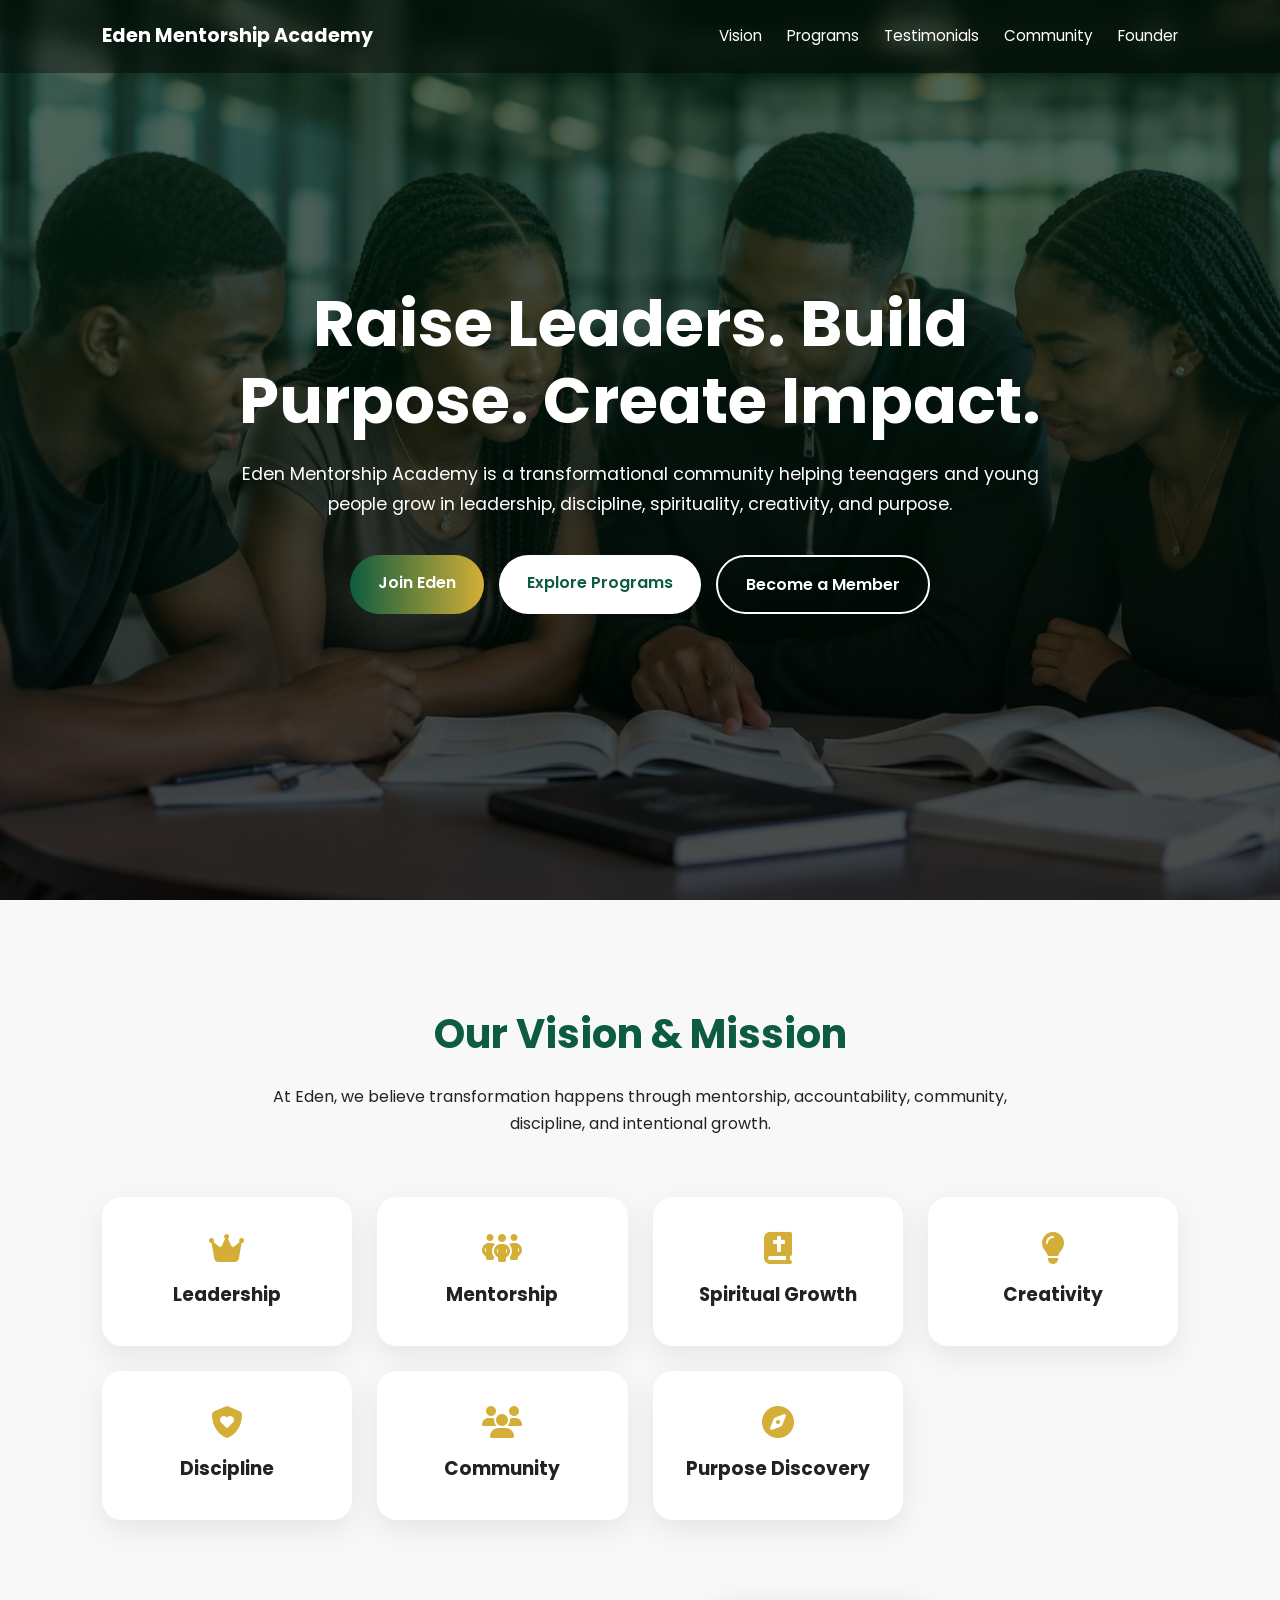
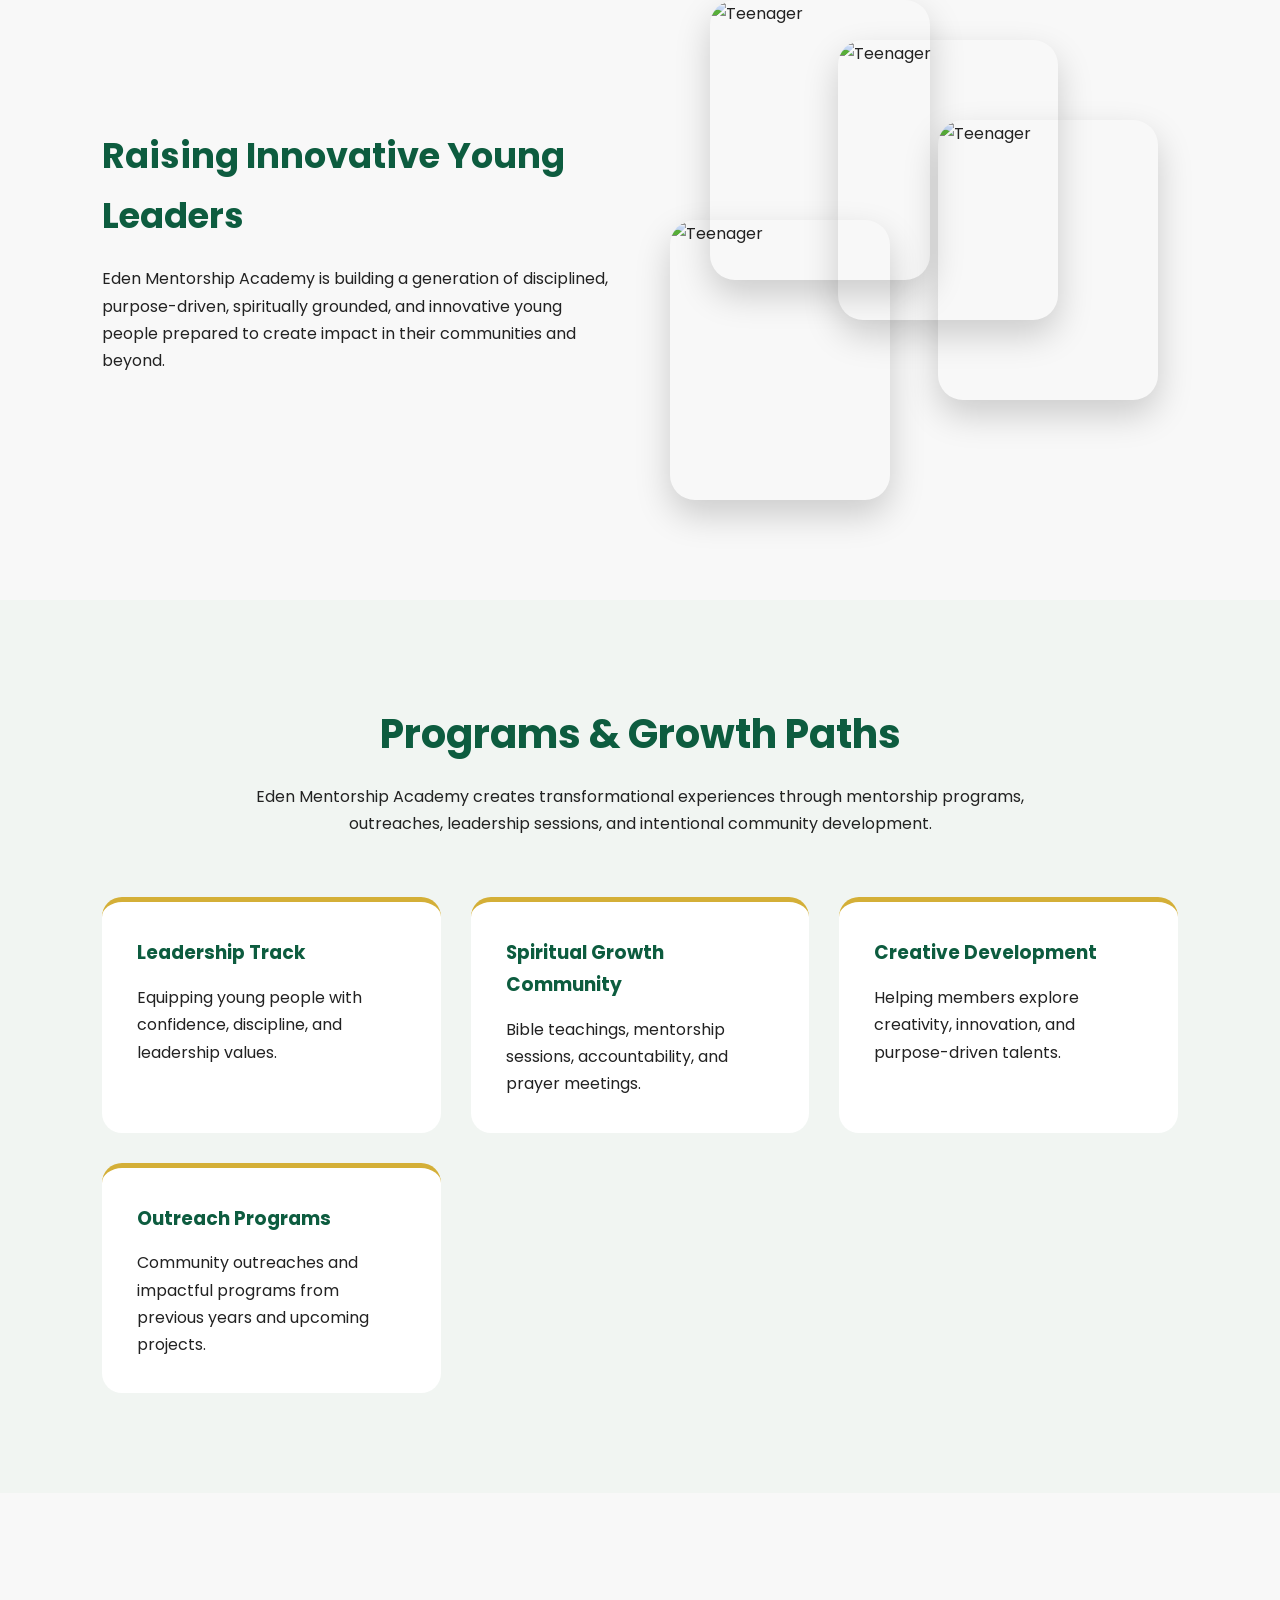
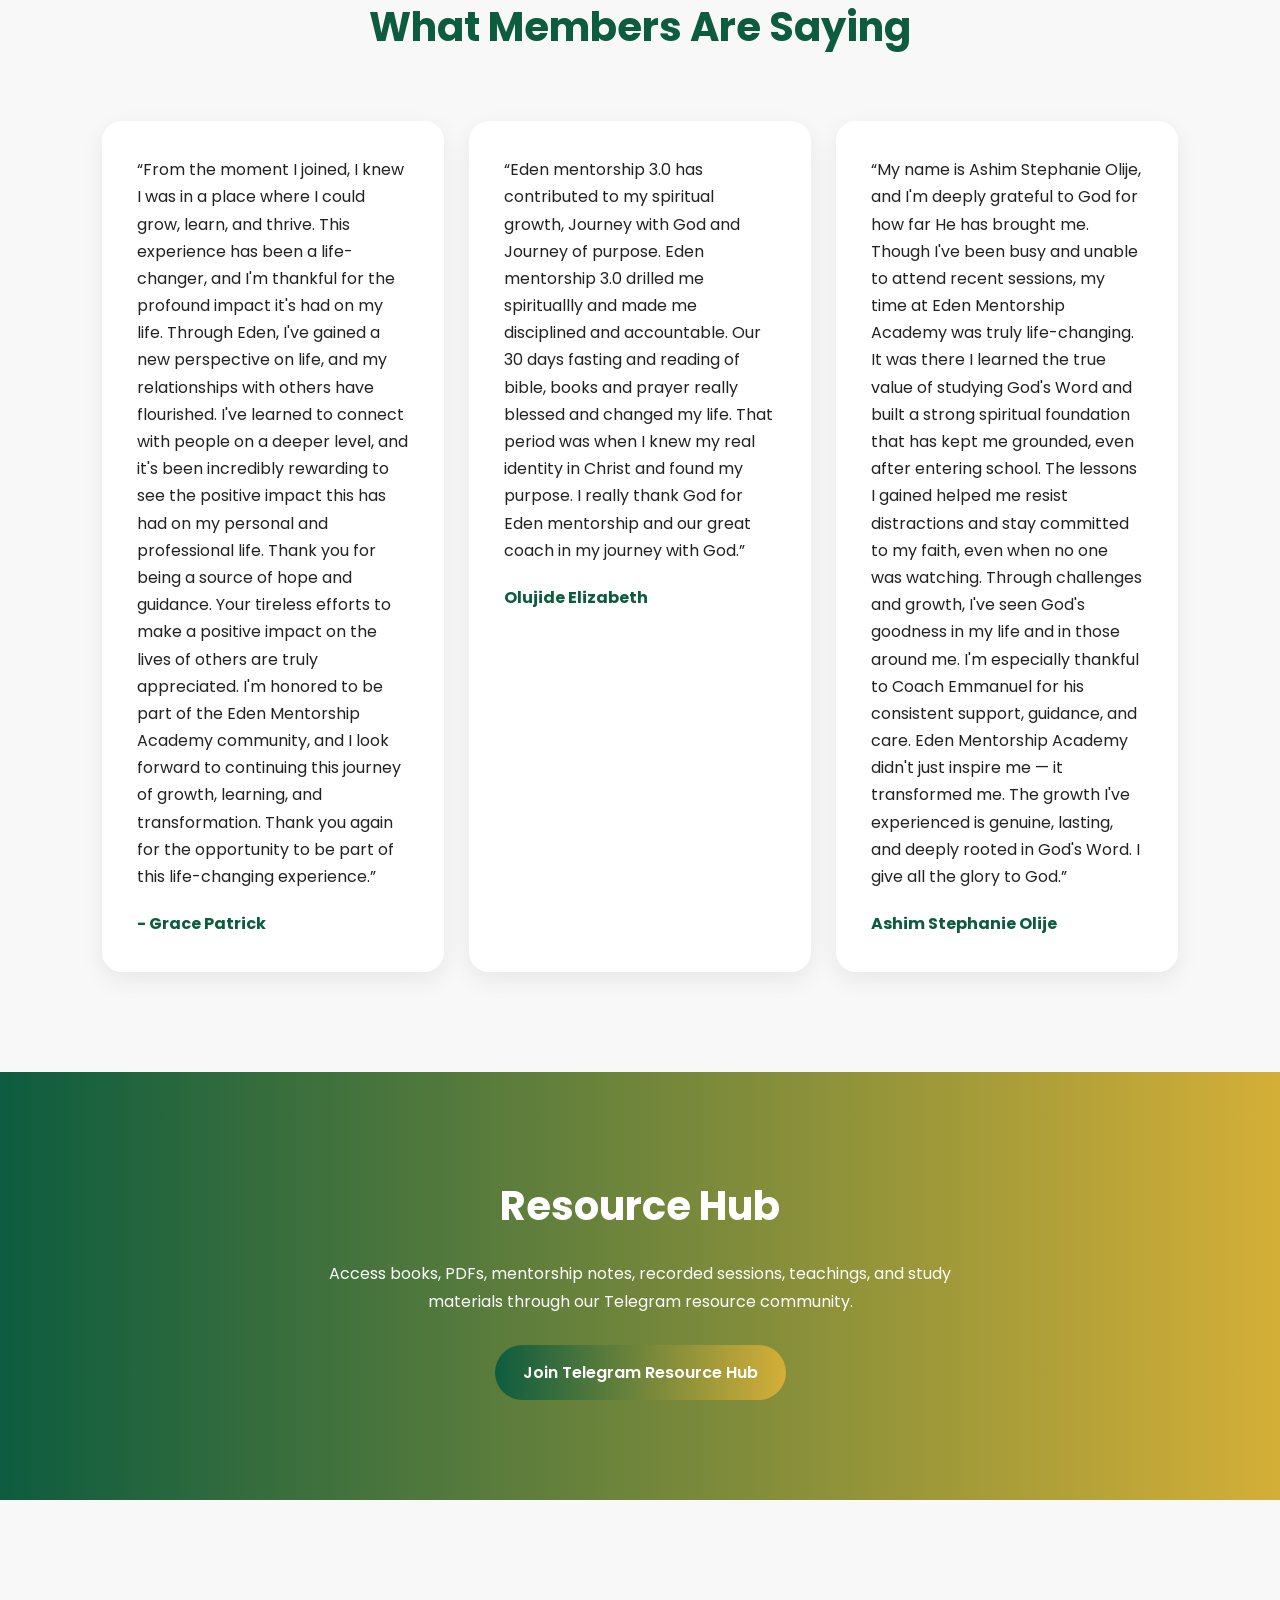
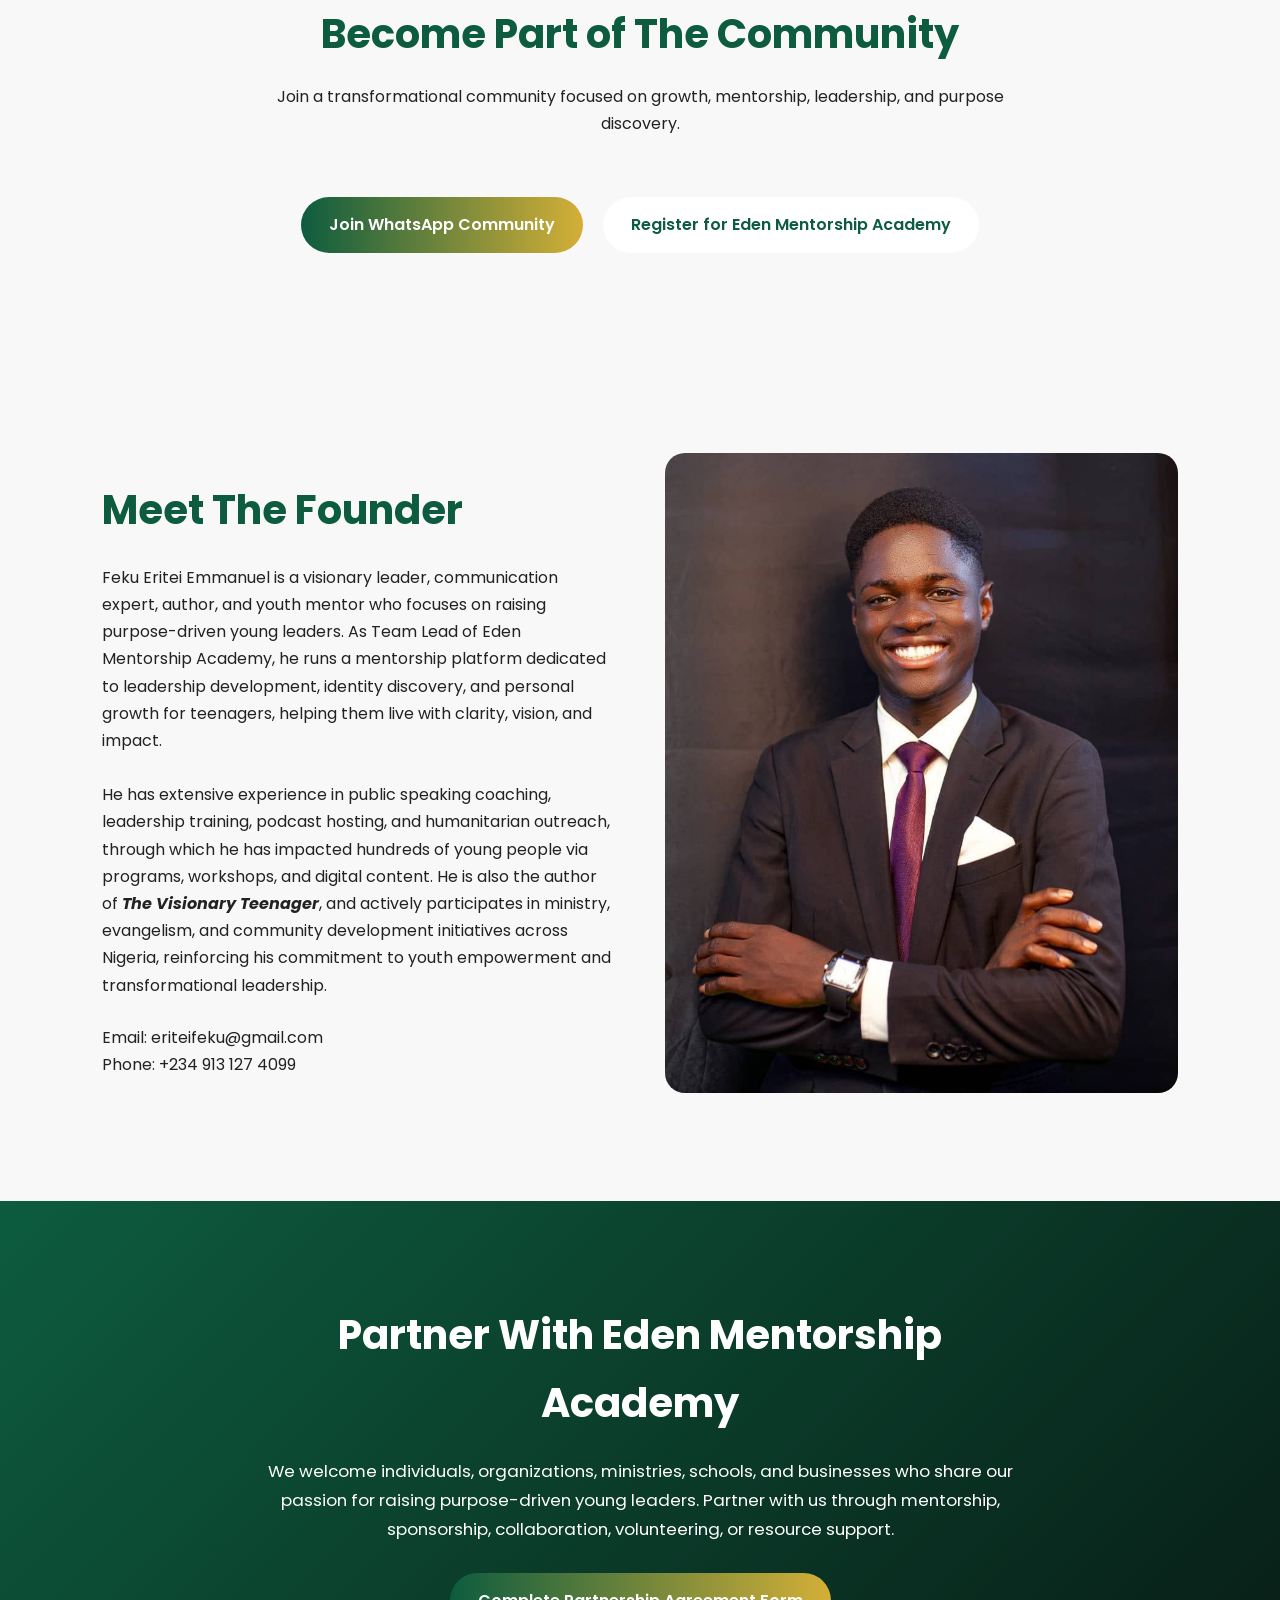
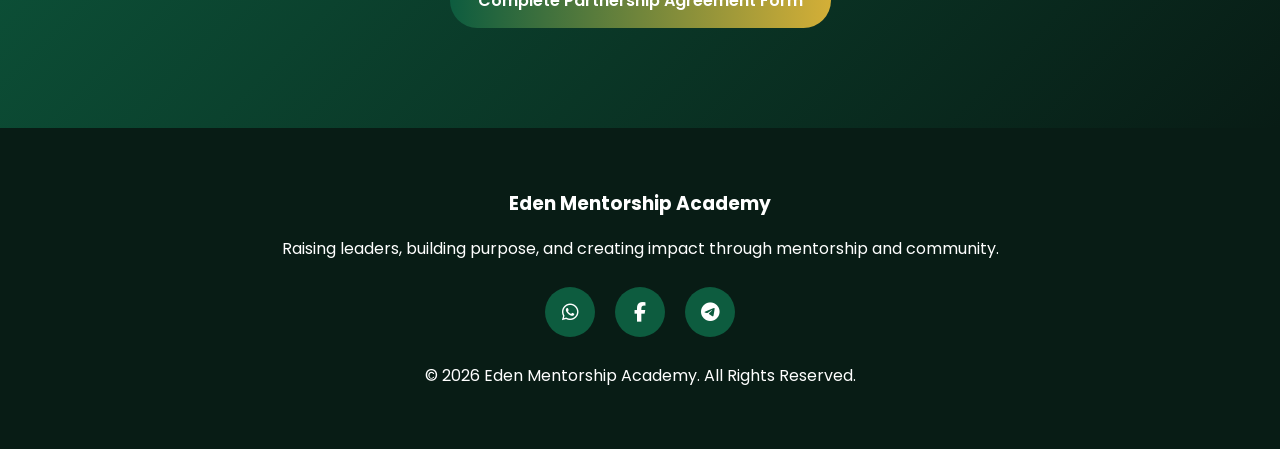
==== index.html @ 36903f5c "Update index.html" ====
<!DOCTYPE html>
<html lang="en">

<head>
    <meta charset="UTF-8" />
    <meta name="viewport" content="width=device-width, initial-scale=1.0" />
    <title>Eden Mentorship Academy</title>

    <!-- CSS -->
    <link rel="stylesheet" href="style.css" />

    <!-- Font Awesome Icons -->
    <link rel="stylesheet" href="https://cdnjs.cloudflare.com/ajax/libs/font-awesome/6.5.2/css/all.min.css" />
</head>

<body>

    <!-- HEADER -->
    <header class="header">
        <div class="logo">Eden Mentorship Academy</div>

        <nav class="navbar">
            <a href="#vision">Vision</a>
            <a href="#programs">Programs</a>
            <a href="#testimonials">Testimonials</a>
            <a href="#community">Community</a>
            <a href="#founder">Founder</a>
        </nav>
    </header>

    <!-- HERO SECTION -->
    <section class="hero">
        <div class="hero-overlay"></div>

        <div class="hero-content">
            <h1>Raise Leaders. Build Purpose. Create Impact.</h1>

            <p>
                Eden Mentorship Academy is a transformational community helping
                teenagers and young people grow in leadership, discipline,
                spirituality, creativity, and purpose.
            </p>

            <div class="hero-buttons">
                <a href="#" class="btn primary-btn">Join Eden</a>

                <a href="#programs" class="btn secondary-btn">
                    Explore Programs
                </a>

                <a href="#" class="btn outline-btn">
                    Become a Member
                </a>
            </div>
        </div>
    </section>

    <!-- VISION SECTION -->
    <section class="vision-section" id="vision">

        <div class="section-title">
            <h2>Our Vision & Mission</h2>
            <p>
                At Eden, we believe transformation happens through mentorship,
                accountability, community, discipline, and intentional growth.
            </p>
        </div>

        <div class="vision-grid">

            <div class="vision-card">
                <i class="fa-solid fa-crown"></i>
                <h3>Leadership</h3>
            </div>

            <div class="vision-card">
                <i class="fa-solid fa-people-group"></i>
                <h3>Mentorship</h3>
            </div>

            <div class="vision-card">
                <i class="fa-solid fa-book-bible"></i>
                <h3>Spiritual Growth</h3>
            </div>

            <div class="vision-card">
                <i class="fa-solid fa-lightbulb"></i>
                <h3>Creativity</h3>
            </div>

            <div class="vision-card">
                <i class="fa-solid fa-shield-heart"></i>
                <h3>Discipline</h3>
            </div>

            <div class="vision-card">
                <i class="fa-solid fa-users"></i>
                <h3>Community</h3>
            </div>

            <div class="vision-card">
                <i class="fa-solid fa-compass"></i>
                <h3>Purpose Discovery</h3>
            </div>

        </div>

        <div class="teen-gallery">

            <div class="teen-gallery-text">
                <h3>Raising Innovative Young Leaders</h3>

                <p>
                    Eden Mentorship Academy is building a generation of disciplined,
                    purpose-driven, spiritually grounded, and innovative young people
                    prepared to create impact in their communities and beyond.
                </p>
            </div>

            <div class="floating-images">

                <img src="./images/teen1.jpg" class="float-img img1" alt="Teenager">
                <img src="./images/teen2.jpg" class="float-img img2" alt="Teenager">
                <img src="./images/teen3.jpg" class="float-img img3" alt="Teenager">
                <img src="./images/teen4.jpg" class="float-img img4" alt="Teenager">

            </div>

        </div>

    </section>

    <!-- PROGRAMS -->
    <section class="programs-section" id="programs">

        <div class="section-title">
            <h2>Programs & Growth Paths</h2>

            <p>
                Eden Mentorship Academy creates transformational experiences through
                mentorship programs, outreaches, leadership sessions, and intentional
                community development.
            </p>
        </div>

        <div class="program-grid">

            <div class="program-card">
                <h3>Leadership Track</h3>
                <p>
                    Equipping young people with confidence, discipline, and leadership values.
                </p>
            </div>

            <div class="program-card">
                <h3>Spiritual Growth Community</h3>
                <p>
                    Bible teachings, mentorship sessions, accountability, and prayer meetings.
                </p>
            </div>

            <div class="program-card">
                <h3>Creative Development</h3>
                <p>
                    Helping members explore creativity, innovation, and purpose-driven talents.
                </p>
            </div>

            <div class="program-card">
                <h3>Outreach Programs</h3>
                <p>
                    Community outreaches and impactful programs from previous years and upcoming projects.
                </p>
            </div>

        </div>

    </section>

    <!-- TESTIMONIALS -->
    <section class="testimonials-section" id="testimonials">

        <div class="section-title">
            <h2>What Members Are Saying</h2>
        </div>

        <div class="testimonial-grid">

            <div class="testimonial-card">
                <p>
                    “From the moment I joined, I knew I was in a place where I could grow, learn, and thrive. This
                    experience has been a
                    life-changer, and I'm thankful for the profound impact it's had on my life. Through Eden, I've
                    gained a new perspective
                    on life, and my relationships with others have flourished. I've learned to connect with people on a
                    deeper level, and
                    it's been incredibly rewarding to see the positive impact this has had on my personal and
                    professional life. Thank you
                    for being a source of hope and guidance. Your tireless efforts to make a positive impact on the
                    lives of others are
                    truly appreciated. I'm honored to be part of the Eden Mentorship Academy community, and I look
                    forward to continuing
                    this journey of growth, learning, and transformation. Thank you again for the opportunity to be part
                    of this
                    life-changing experience.”
                </p>

                <h4>- Grace Patrick</h4>
            </div>

            <div class="testimonial-card">
                <p>
                    “Eden mentorship 3.0 has contributed to my spiritual growth, Journey with God and Journey of
                    purpose. Eden mentorship 3.0
                    drilled me spirituallly and made me disciplined and accountable. Our 30 days fasting and reading of
                    bible, books and
                    prayer really blessed and changed my life. That period was when I knew my real identity in Christ
                    and found my purpose.
                    I really thank God for Eden mentorship and our great coach in my journey with God.”
                </p>

                <h4>Olujide Elizabeth</h4>
            </div>

            <div class="testimonial-card">
                <p>
                    “My name is Ashim Stephanie Olije, and I'm deeply grateful to God for how far He has brought me.
                    Though I've been busy
                    and unable to attend recent sessions, my time at Eden Mentorship Academy was truly life-changing.
                    It was there I learned the true value of studying God's Word and built a strong spiritual foundation
                    that has kept me
                    grounded, even after entering school. The lessons I gained helped me resist distractions and stay
                    committed to my faith,
                    even when no one was watching.
                    Through challenges and growth, I've seen God's goodness in my life and in those around me. I'm
                    especially thankful to
                    Coach Emmanuel for his consistent support, guidance, and care.
                    Eden Mentorship Academy didn't just inspire me — it transformed me. The growth I've experienced is
                    genuine, lasting, and
                    deeply rooted in God's Word. I give all the glory to God.”
                </p>

                <h4>Ashim Stephanie Olije</h4>
            </div>

        </div>

    </section>

    <!-- RESOURCE HUB -->
    <section class="resource-section">

        <div class="resource-content">
            <h2>Resource Hub</h2>

            <p>
                Access books, PDFs, mentorship notes, recorded sessions,
                teachings, and study materials through our Telegram resource community.
            </p>

            <a href="#" class="btn primary-btn">
                Join Telegram Resource Hub
            </a>
        </div>

    </section>

    <!-- COMMUNITY -->
    <section class="community-section" id="community">

        <div class="section-title">
            <h2>Become Part of The Community</h2>

            <p>
                Join a transformational community focused on growth, mentorship,
                leadership, and purpose discovery.
            </p>
        </div>

        <div class="community-buttons">

            <a href="#" class="btn primary-btn">
                Join WhatsApp Community
            </a>

            <a href="#" class="btn" id="register_button">
                Register for Eden Mentorship Academy
            </a>

        </div>

    </section>

    <!-- FOUNDER SECTION -->
    <!-- FOUNDER SECTION -->
    <section class="founder-section" id="founder">

        <div class="founder-container">

            <div class="founder-content">
                <h2>Meet The Founder</h2>

                <p>
                    Feku Eritei Emmanuel is a visionary leader, communication expert, author, and youth mentor who
                    focuses on raising
                    purpose-driven young leaders. As Team Lead of Eden Mentorship Academy, he runs a
                    mentorship platform
                    dedicated to leadership development, identity discovery, and personal growth for teenagers, helping
                    them live with
                    clarity, vision, and impact.

                </p>
                <br>
                <p>
                    He has extensive experience in public speaking coaching, leadership training, podcast hosting, and
                    humanitarian
                    outreach, through which he has impacted hundreds of young people via programs, workshops, and
                    digital content. He is
                    also the author of <span style="font-style:italic; font-weight: bold;">The Visionary
                        Teenager</span>, and actively
                    participates in ministry, evangelism, and
                    community
                    development initiatives across Nigeria, reinforcing his commitment to youth empowerment and
                    transformational leadership.

                </p>

                <div class="contact-info">
                    <p>Email: eriteifeku@gmail.com</p>
                    <p>Phone: +234 913 127 4099</p>
                </div>
            </div>

            <div class="founder-image">
                <img src="images/emma.jpg" alt="Founder">
            </div>

        </div>

    </section>

    <!-- PARTNERSHIP SECTION -->
    <section class="partnership-section">

        <div class="partnership-content">
            <h2>Partner With Eden Mentorship Academy</h2>

            <p>
                We welcome individuals, organizations, ministries, schools, and
                businesses who share our passion for raising purpose-driven young
                leaders. Partner with us through mentorship, sponsorship,
                collaboration, volunteering, or resource support.
            </p>

            <a href="https://forms.gle/3DnQrz6U7c8WnV6w8" target="_blank" class="btn primary-btn">
                Complete Partnership Agreement Form
            </a>
        </div>

    </section>

    <!-- FOOTER -->
    <footer class="footer">

        <h3>Eden Mentorship Academy</h3>

        <p>
            Raising leaders, building purpose, and creating impact through mentorship and community.
        </p>

        <div class="social-icons">

            <a href="#">
                <i class="fa-brands fa-whatsapp"></i>
            </a>

            <a href="#">
                <i class="fa-brands fa-facebook-f"></i>
            </a>

            <a href="#">
                <i class="fa-brands fa-telegram"></i>
            </a>

        </div>

        <p class="copyright">
            © 2026 Eden Mentorship Academy. All Rights Reserved.
        </p>

    </footer>

    <script src="script.js"></script>
</body>

</html>
---- style.css ----
@import url("https://fonts.googleapis.com/css2?family=Poppins:wght@300;400;500;600;700&display=swap");

* {
  margin: 0;
  padding: 0;
  box-sizing: border-box;
  scroll-behavior: smooth;
}

body {
  font-family: "Poppins", sans-serif;
  background: #f8f8f8;
  color: #222;
  line-height: 1.7;
}

/* HEADER */

.header {
  width: 100%;
  padding: 20px 8%;
  display: flex;
  justify-content: space-between;
  align-items: center;
  position: fixed;
  top: 0;
  left: 0;
  z-index: 1000;
  background: rgba(0, 0, 0, 0.4);
  backdrop-filter: blur(10px);
}

.logo {
  color: #fff;
  font-size: 1.2rem;
  font-weight: 700;
}

.navbar {
  display: flex;
  gap: 25px;
}

.navbar a {
  color: #fff;
  text-decoration: none;
  font-size: 0.95rem;
  transition: 0.3s;
}

.navbar a:hover {
  color: #d4af37;
}

/* HERO */

.hero {
  height: 100vh;
  background:
    linear-gradient(rgba(0, 40, 20, 0.7), rgba(0, 0, 0, 0.7)),
    url("images/hero.png") no-repeat;
  background-position: center;
  background-size: cover;
  display: flex;
  align-items: center;
  justify-content: center;
  text-align: center;
  padding: 0 8%;
  position: relative;
}

.hero-content {
  max-width: 850px;
  color: #fff;
  z-index: 2;
}

.hero-content h1 {
  font-size: 4rem;
  margin-bottom: 20px;
  line-height: 1.2;
}

.hero-content p {
  font-size: 1.1rem;
  margin-bottom: 35px;
}

.hero-buttons {
  display: flex;
  justify-content: center;
  flex-wrap: wrap;
  gap: 15px;
}

/* BUTTONS */

.btn {
  padding: 14px 28px;
  border-radius: 50px;
  text-decoration: none;
  font-weight: 600;
  transition: 0.3s;
  display: inline-block;
}

.primary-btn {
  background: linear-gradient(to right, #0d5c3f, #d4af37);
  color: #fff;
}

.primary-btn:hover {
  transform: translateY(-3px);
}

.secondary-btn {
  background: #fff;
  color: #0d5c3f;
}

.secondary-btn:hover {
  background: #d4af37;
  color: #fff;
}

.outline-btn {
  border: 2px solid #fff;
  color: #fff;
}

.outline-btn:hover {
  background: #fff;
  color: #0d5c3f;
}

#register_button {
  background: white;
  color: #0d5c3f;
}

#register_button:hover {
  background: linear-gradient(to right, #d4af37, #0d5c3f);
  color: white;
}
/* GENERAL SECTION */

section {
  padding: 100px 8%;
}

.section-title {
  text-align: center;
  margin-bottom: 60px;
}

.section-title h2 {
  font-size: 2.5rem;
  margin-bottom: 15px;
  color: #0d5c3f;
}

.section-title p {
  max-width: 800px;
  margin: auto;
}

/* VISION */

.vision-grid {
  display: grid;
  grid-template-columns: repeat(auto-fit, minmax(220px, 1fr));
  gap: 25px;
  margin-bottom: 80px;
}

.vision-card {
  background: #fff;
  padding: 35px 25px;
  border-radius: 20px;
  text-align: center;
  box-shadow: 0 10px 30px rgba(0, 0, 0, 0.08);
  transition: 0.3s;
}

.vision-card:hover {
  transform: translateY(-10px);
}

.vision-card i {
  font-size: 2rem;
  color: #d4af37;
  margin-bottom: 15px;
}

.founder-bio {
  display: grid;
  grid-template-columns: 1fr 1fr;
  gap: 50px;
  align-items: center;
}

.bio-image img {
  width: 100%;
  border-radius: 20px;
}

.bio-text h3 {
  font-size: 2rem;
  color: #0d5c3f;
  margin-bottom: 20px;
}

/* PROGRAMS */

.programs-section {
  background: #f1f5f2;
}

.program-grid {
  display: grid;
  grid-template-columns: repeat(auto-fit, minmax(250px, 1fr));
  gap: 30px;
}

.program-card {
  background: #fff;
  padding: 35px;
  border-radius: 20px;
  border-top: 5px solid #d4af37;
  transition: 0.3s;
}

.program-card:hover {
  transform: translateY(-10px);
}

.program-card h3 {
  color: #0d5c3f;
  margin-bottom: 15px;
}

/* TESTIMONIALS */

.testimonial-grid {
  display: grid;
  grid-template-columns: repeat(auto-fit, minmax(280px, 1fr));
  gap: 25px;
}

.testimonial-card {
  background: #fff;
  padding: 35px;
  border-radius: 20px;
  box-shadow: 0 8px 25px rgba(0, 0, 0, 0.07);
}

.testimonial-card h4 {
  margin-top: 20px;
  color: #0d5c3f;
}

/* RESOURCE */

.resource-section {
  background: linear-gradient(to right, #0d5c3f, #d4af37);
  color: #fff;
  text-align: center;
}

.resource-content h2 {
  font-size: 2.5rem;
  margin-bottom: 20px;
}

.resource-content p {
  max-width: 700px;
  margin: auto auto 30px;
}

/* COMMUNITY */

.community-buttons {
  display: flex;
  justify-content: center;
  flex-wrap: wrap;
  gap: 20px;
}

/* FOUNDER */

.founder-container {
  display: grid;
  grid-template-columns: 1fr 1fr;
  gap: 50px;
  align-items: center;
}

.founder-image img {
  width: 100%;
  border-radius: 20px;
}

.founder-content h2 {
  color: #0d5c3f;
  margin-bottom: 20px;
  font-size: 2.5rem;
}

.contact-info {
  margin-top: 25px;
}

/* FOOTER */

.footer {
  background: #081c15;
  color: #fff;
  text-align: center;
  padding: 60px 8%;
}

.footer h3 {
  margin-bottom: 15px;
}

.social-icons {
  margin: 25px 0;
  display: flex;
  justify-content: center;
  gap: 20px;
}

.social-icons a {
  width: 50px;
  height: 50px;
  border-radius: 50%;
  background: #0d5c3f;
  color: #fff;
  display: flex;
  align-items: center;
  justify-content: center;
  text-decoration: none;
  transition: 0.3s;
  font-size: 1.2rem;
}

.social-icons a:hover {
  background: #d4af37;
  transform: translateY(-5px);
}

copyright {
  opacity: 0.7;
}

/* RESPONSIVE */

@media (max-width: 991px) {
  .hero-content h1 {
    font-size: 3rem;
  }

  .founder-bio,
  .founder-container {
    grid-template-columns: 1fr;
  }

  .navbar {
    display: none;
  }
}

@media (max-width: 600px) {
  .hero-content h1 {
    font-size: 2.3rem;
  }

  .section-title h2 {
    font-size: 2rem;
  }

  .btn {
    width: 100%;
  }
}

/* New Update */

/* FLOATING TEEN IMAGES */

.teen-gallery {
  display: grid;
  grid-template-columns: 1fr 1fr;
  gap: 60px;
  align-items: center;
  margin-top: 80px;
}

.teen-gallery-text h3 {
  font-size: 2.2rem;
  color: #0d5c3f;
  margin-bottom: 20px;
}

.floating-images {
  position: relative;
  height: 500px;
}

.float-img {
  position: absolute;
  width: 220px;
  height: 280px;
  object-fit: cover;
  border-radius: 25px;
  box-shadow: 0 15px 35px rgba(0, 0, 0, 0.18);
  transition: 0.4s ease;
}

.float-img:hover {
  transform: translateY(-10px) scale(1.03);
}

.img1 {
  top: 0;
  left: 40px;
  z-index: 2;
}

.img2 {
  top: 120px;
  right: 20px;
}

.img3 {
  bottom: 0;
  left: 0;
}

.img4 {
  top: 40px;
  right: 120px;
  z-index: 3;
}

/* RESPONSIVE */

@media (max-width: 991px) {
  .teen-gallery {
    grid-template-columns: 1fr;
  }

  .floating-images {
    height: 650px;
  }

  .float-img {
    width: 180px;
    height: 240px;
  }

  .img1 {
    left: 20px;
  }

  .img2 {
    right: 20px;
  }

  .img4 {
    right: 80px;
  }
}

@media (max-width: 600px) {
  .floating-images {
    height: 550px;
  }

  .float-img {
    width: 140px;
    height: 190px;
  }

  .img4 {
    right: 40px;
  }
}

/* PARTNERSHIP SECTION */

.partnership-section {
  background: linear-gradient(135deg, #0d5c3f, #081c15);
  color: #fff;
  text-align: center;
}

.partnership-content {
  max-width: 800px;
  margin: 0px auto;
  padding: 0px;
}

.partnership-content h2 {
  font-size: 2.5rem;
  margin-bottom: 20px;
}

.partnership-content p {
  margin-bottom: 30px;
  font-size: 1.05rem;
}
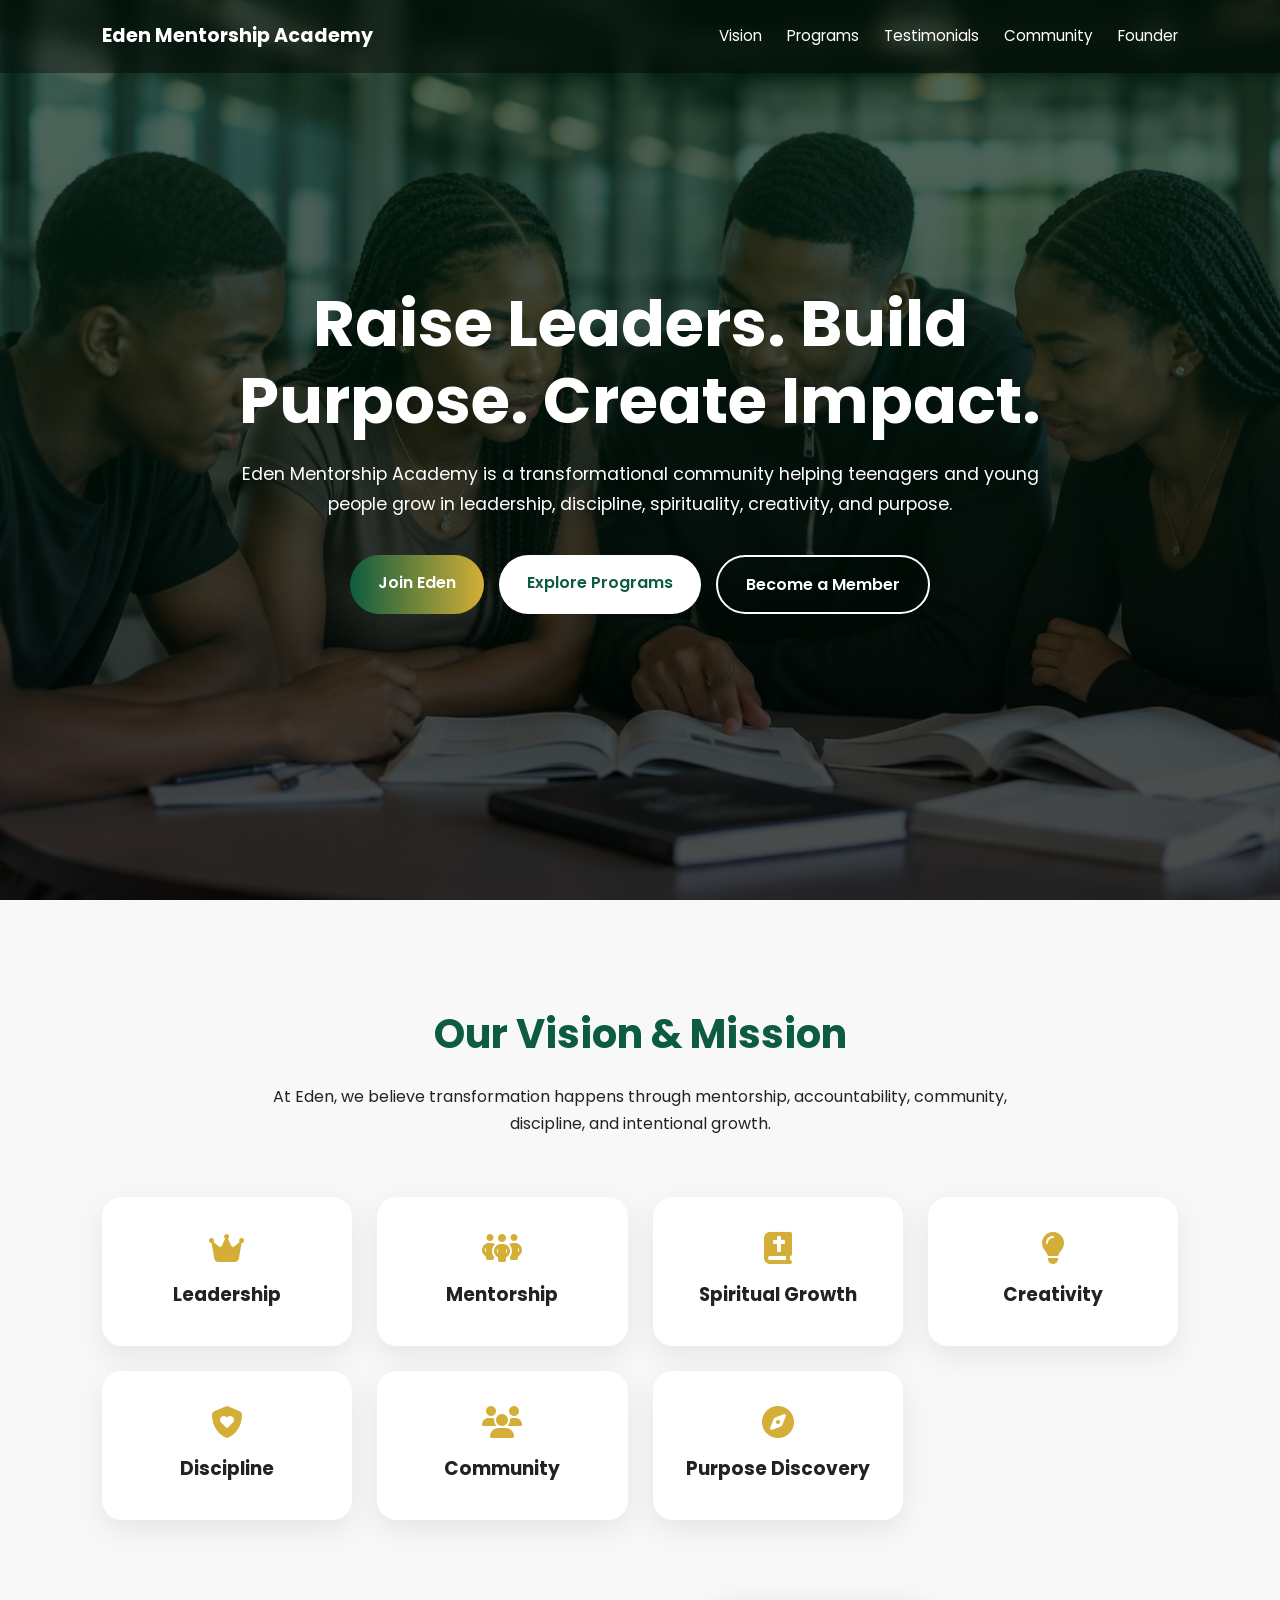
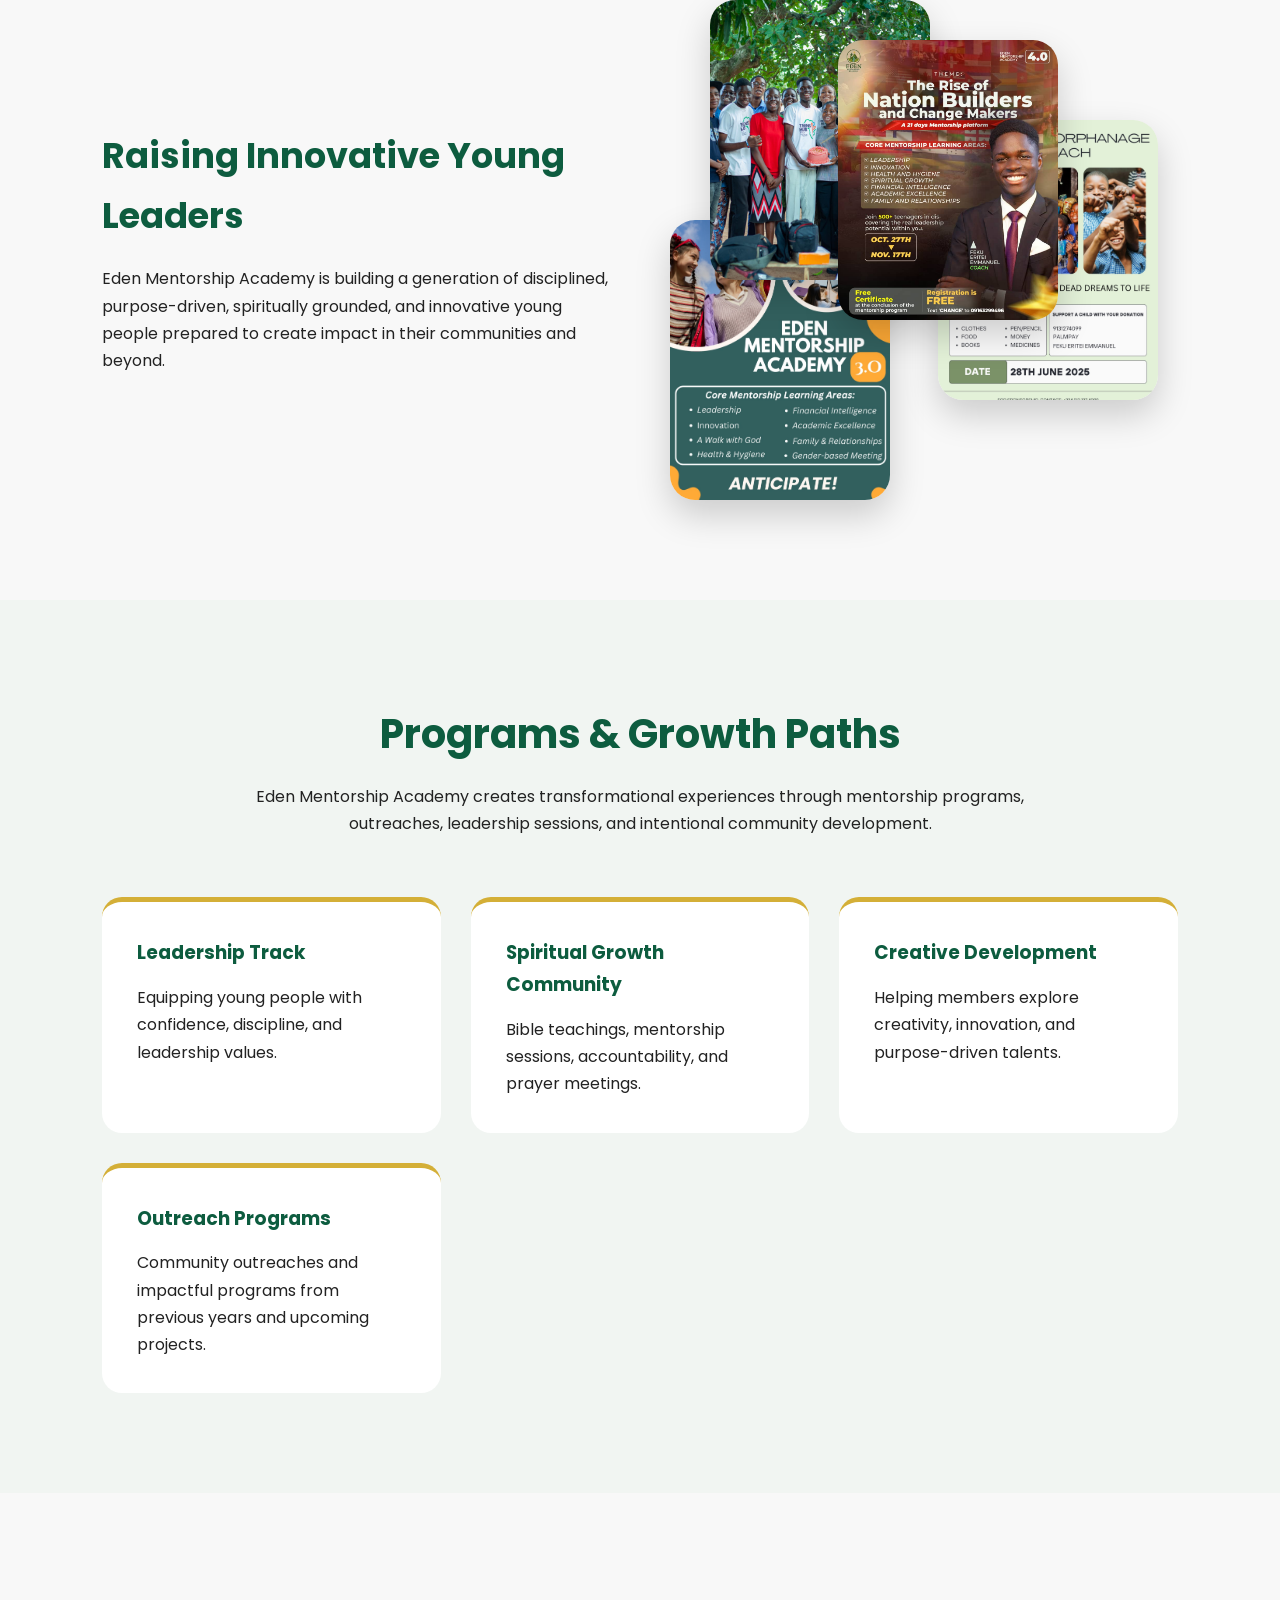
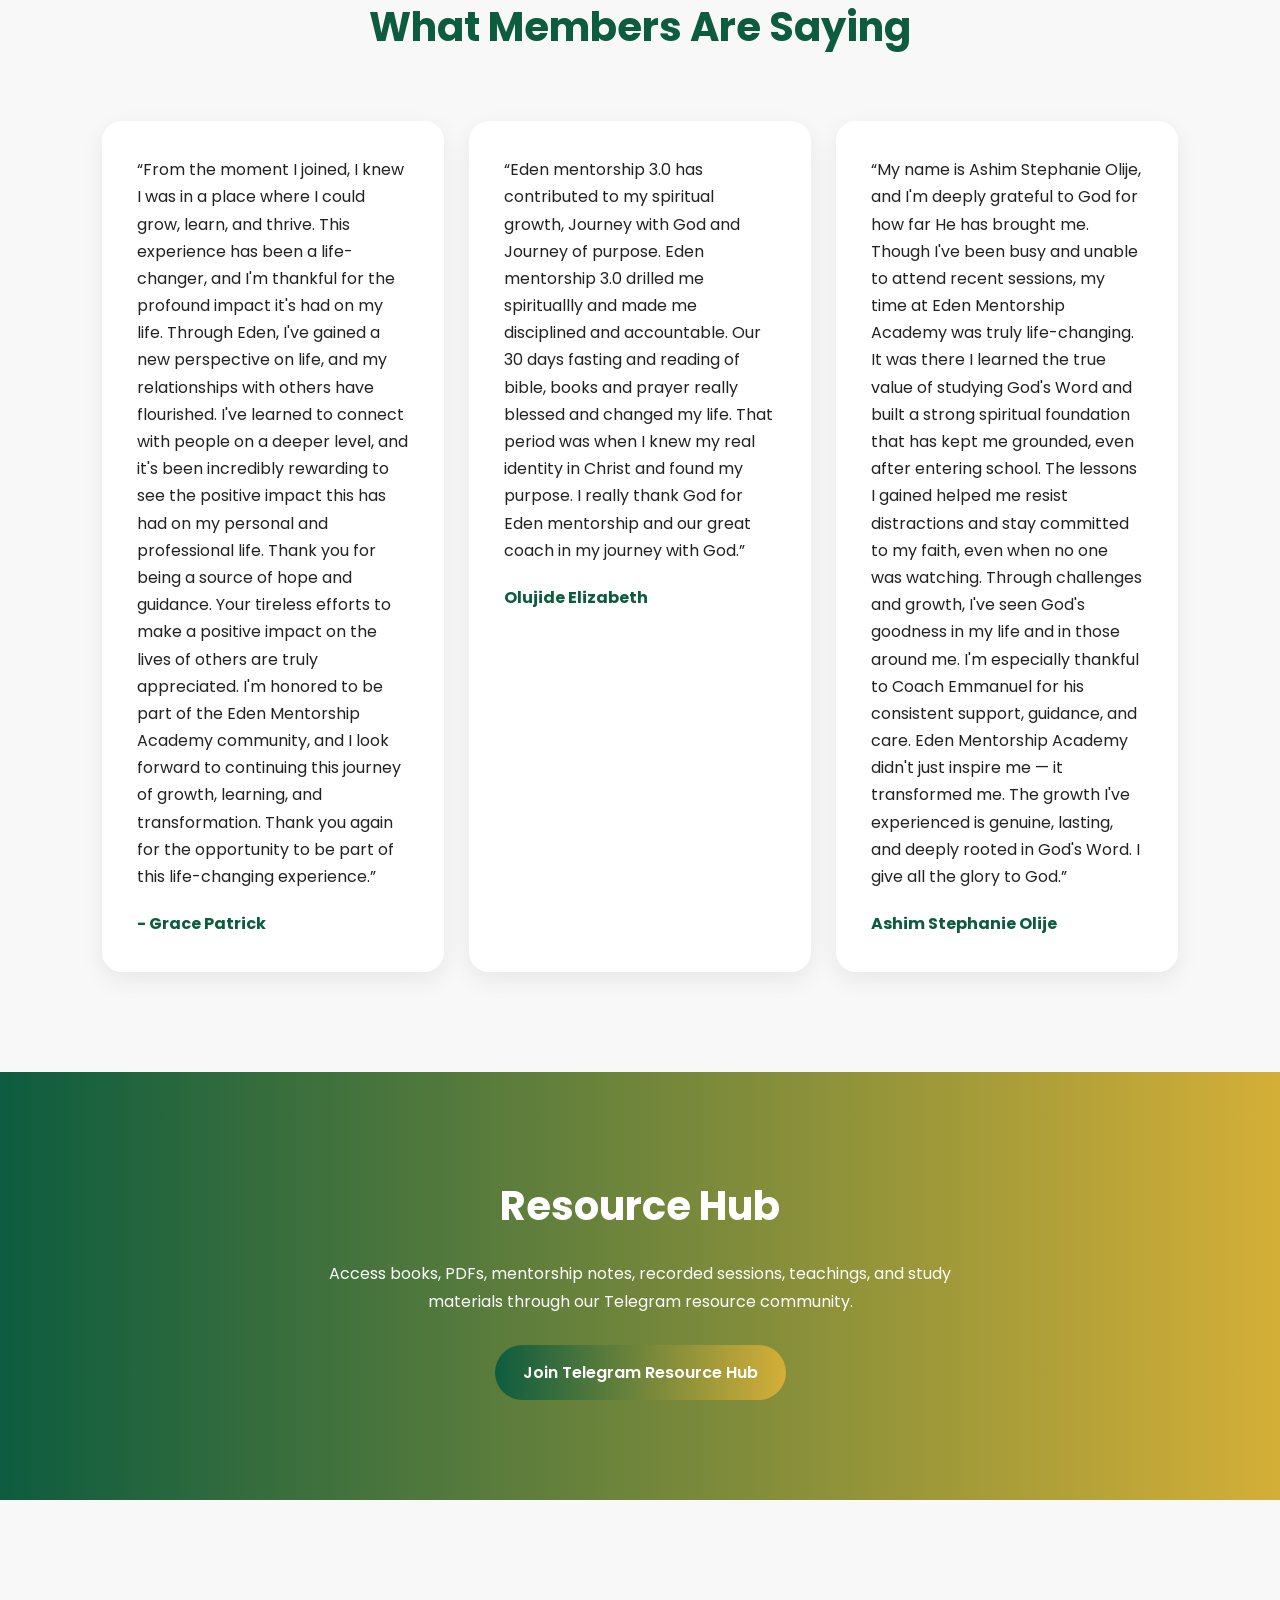
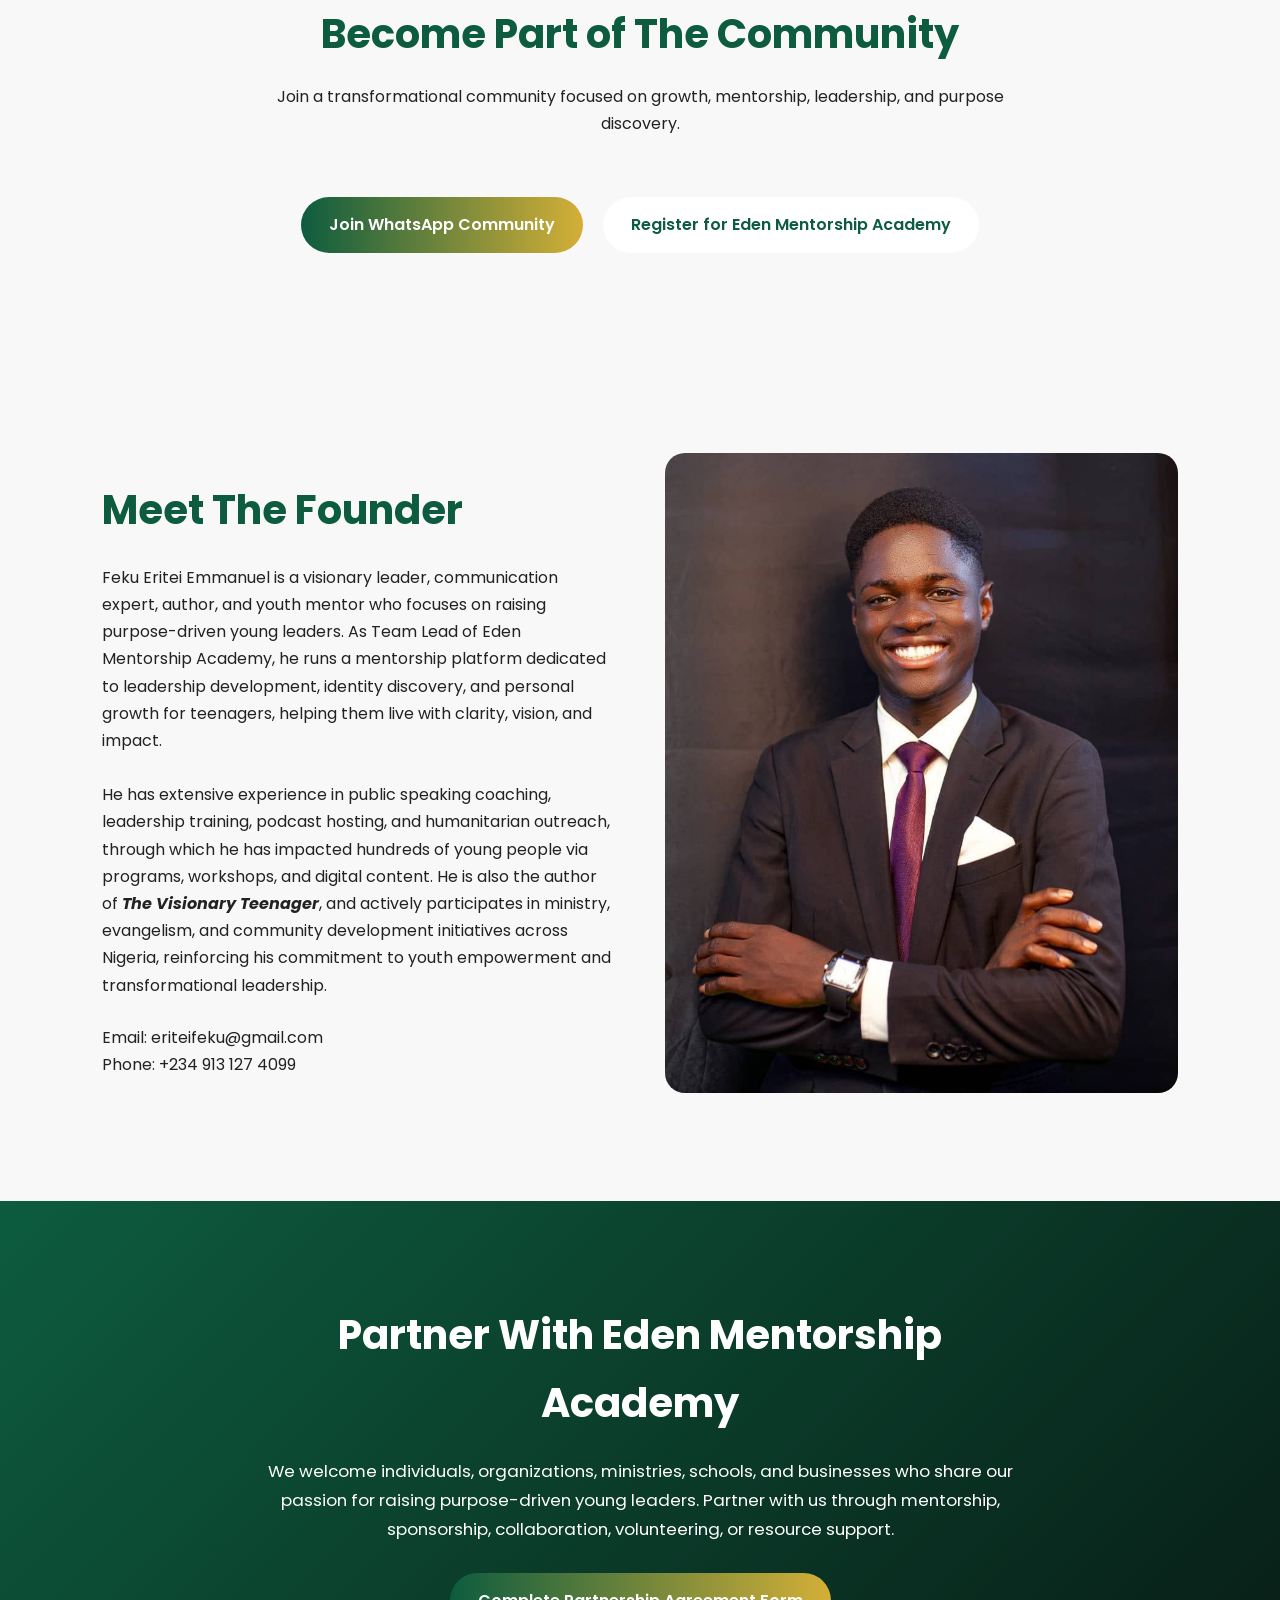
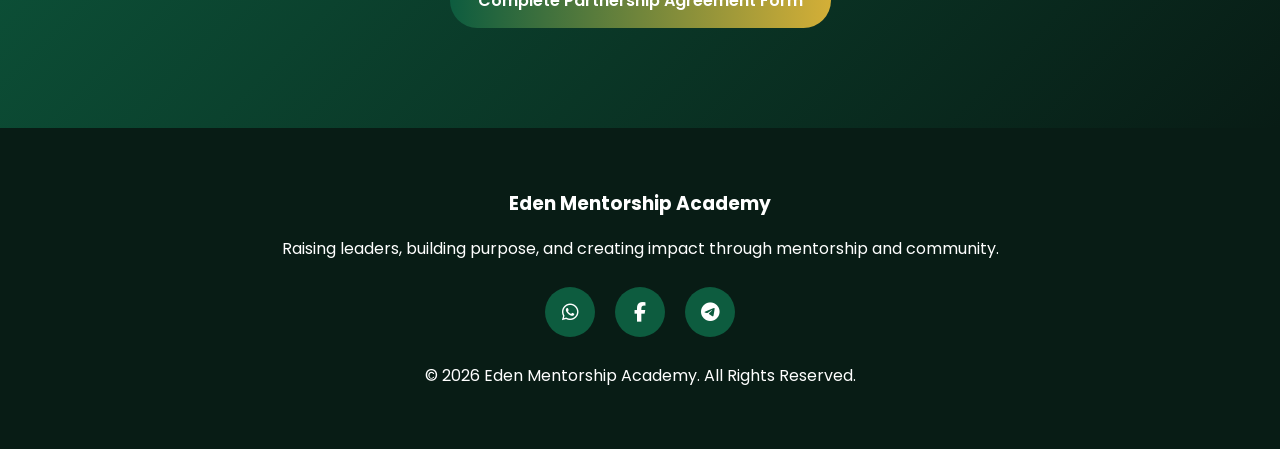
==== commit 3138f720: "Update index.html" ====
--- a/index.html
+++ b/index.html
@@ -352,7 +352,7 @@
                 collaboration, volunteering, or resource support.
             </p>
 
-            <a href="https://forms.gle/3DnQrz6U7c8WnV6w8" target="_blank" class="btn primary-btn">
+            <a href="https://docs.google.com/forms/d/e/1FAIpQLSd827sdOvnhJraR62TuQAp3TkXnbuMeMNAqsUdFTz5kc3elYA/viewform" target="_blank" class="btn primary-btn">
                 Complete Partnership Agreement Form
             </a>
         </div>
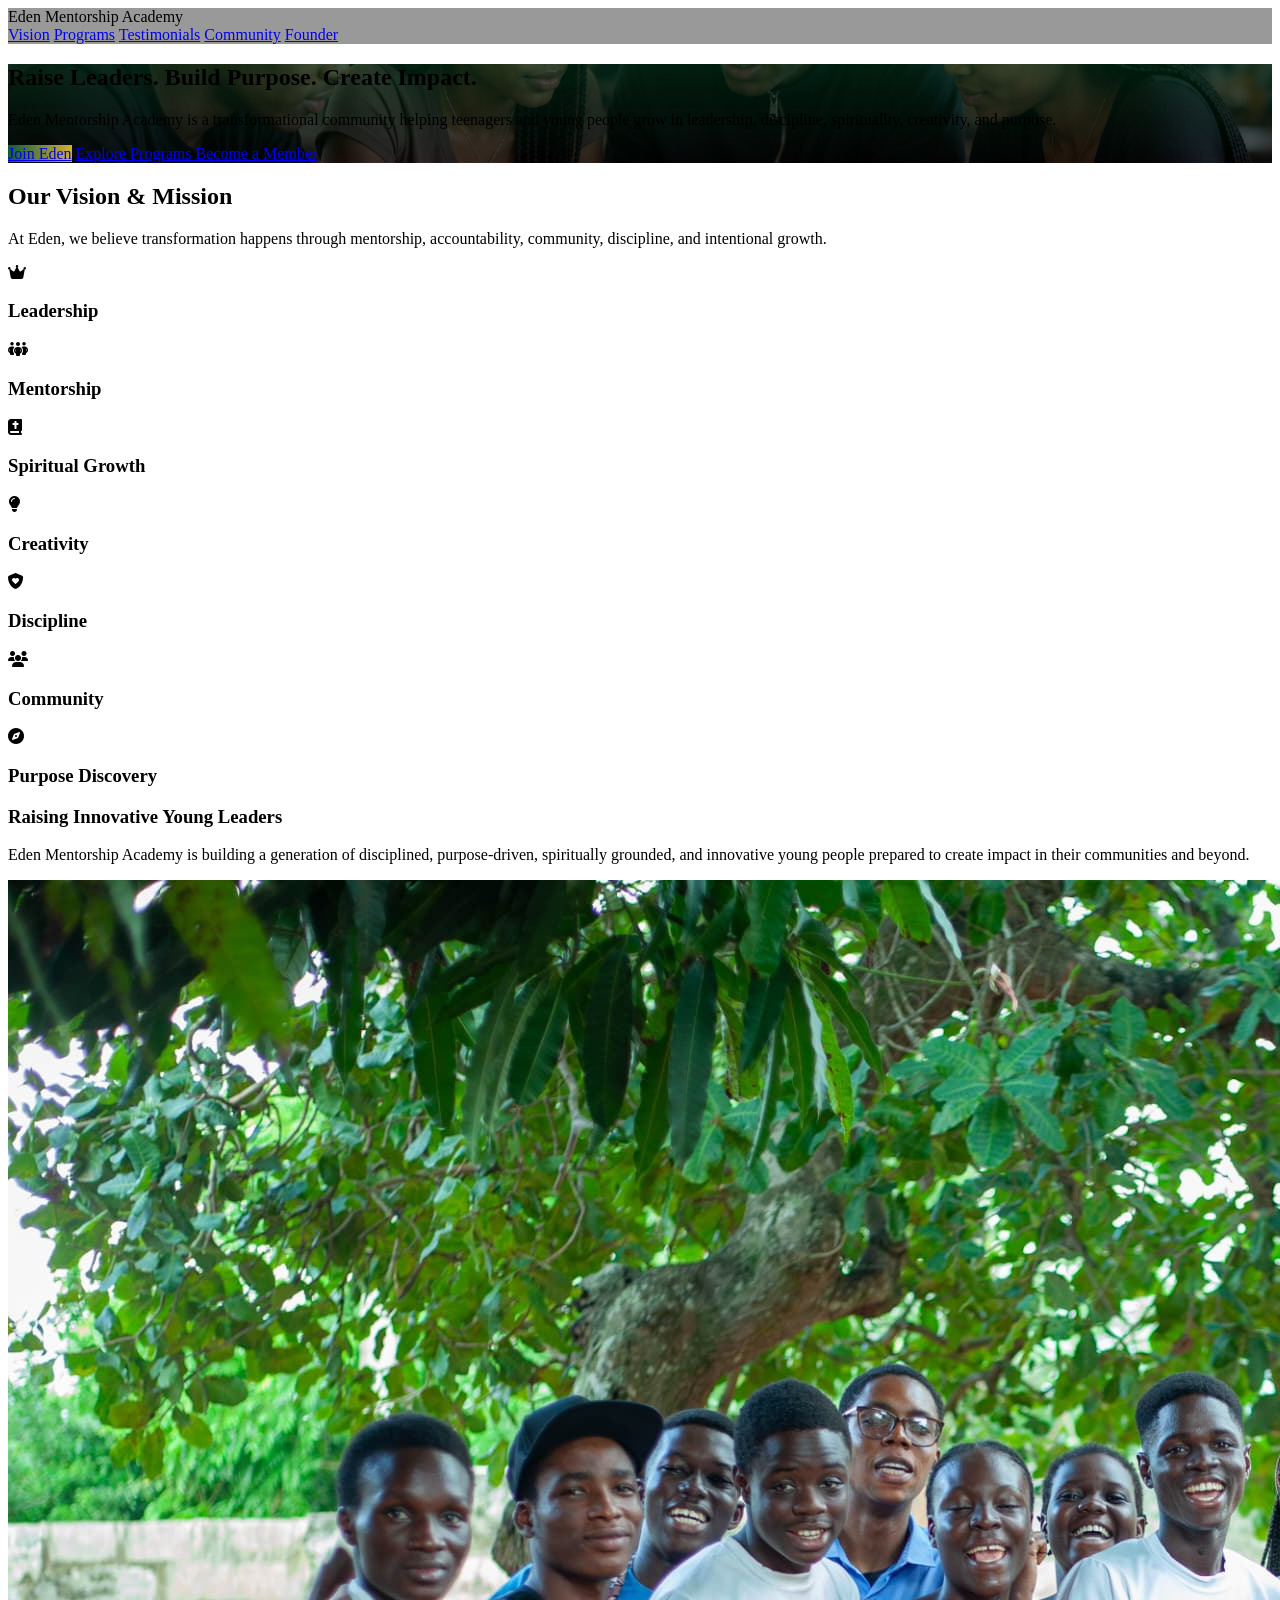
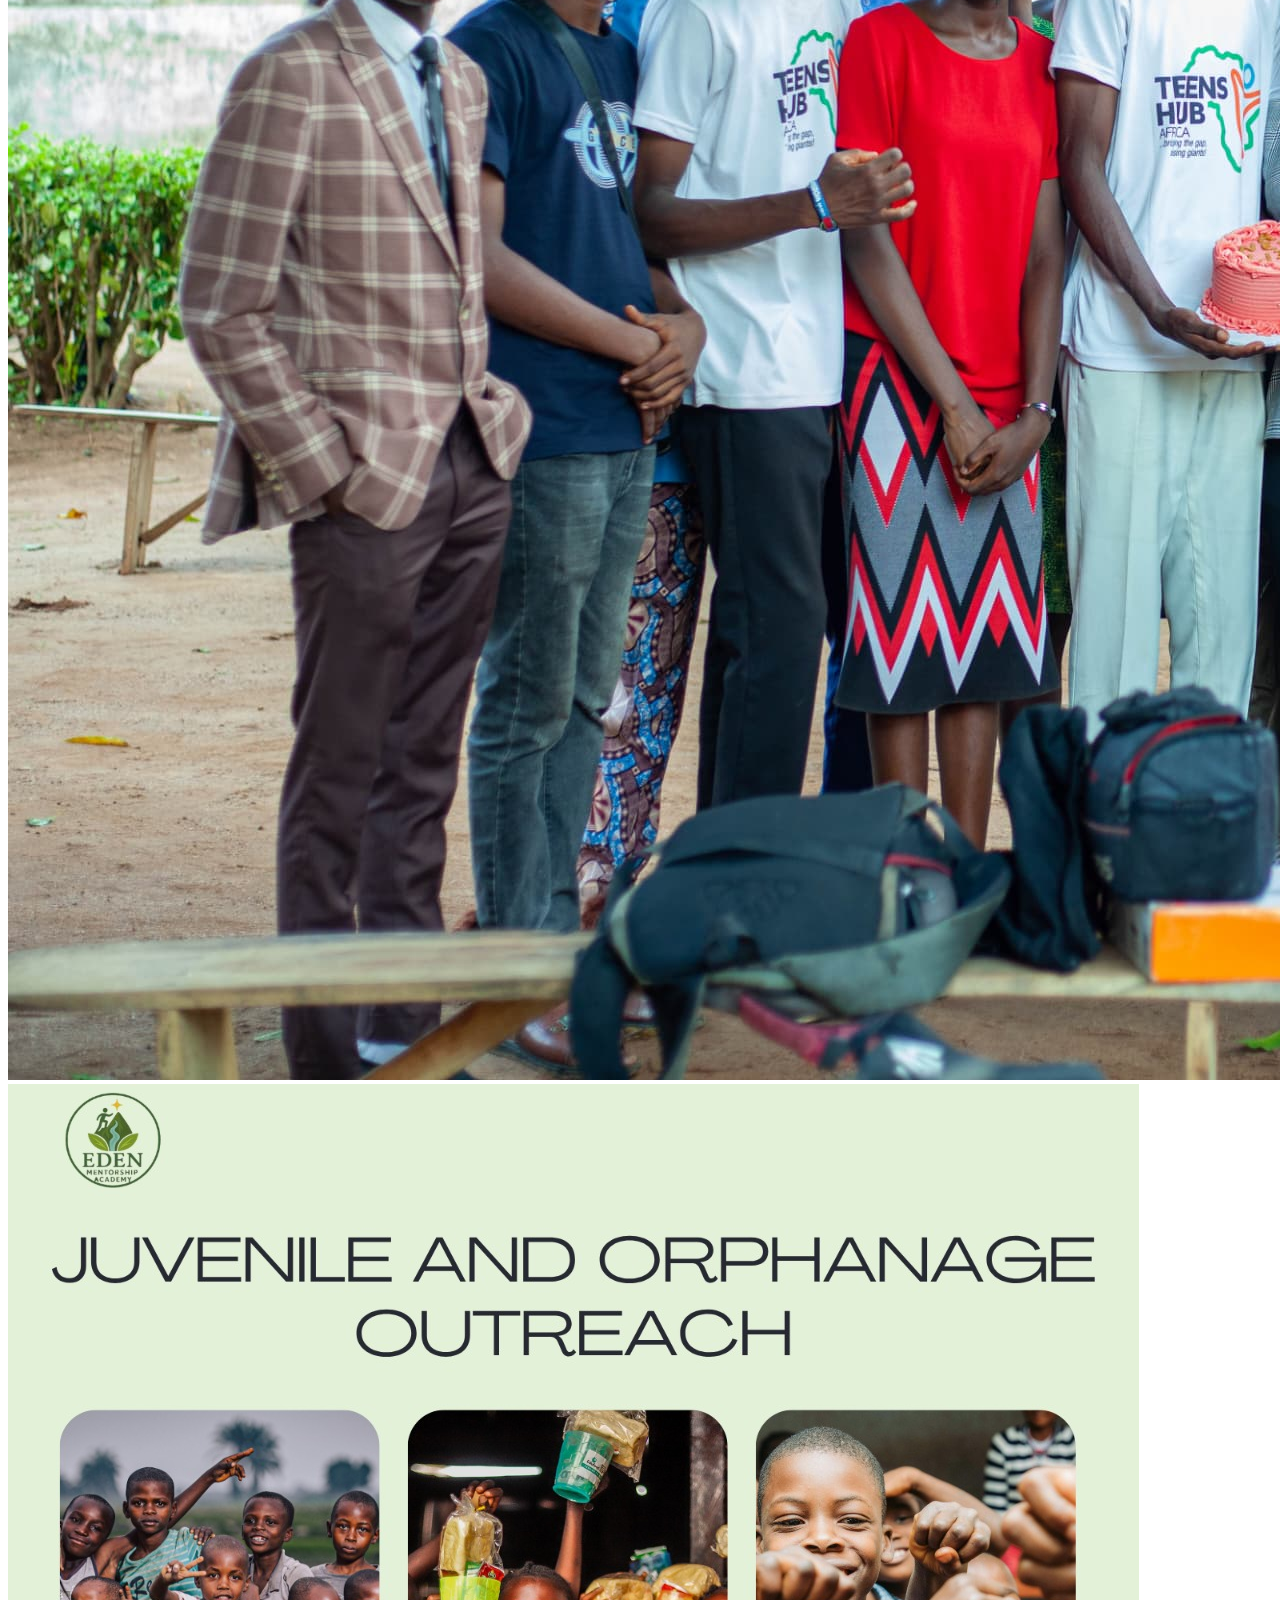
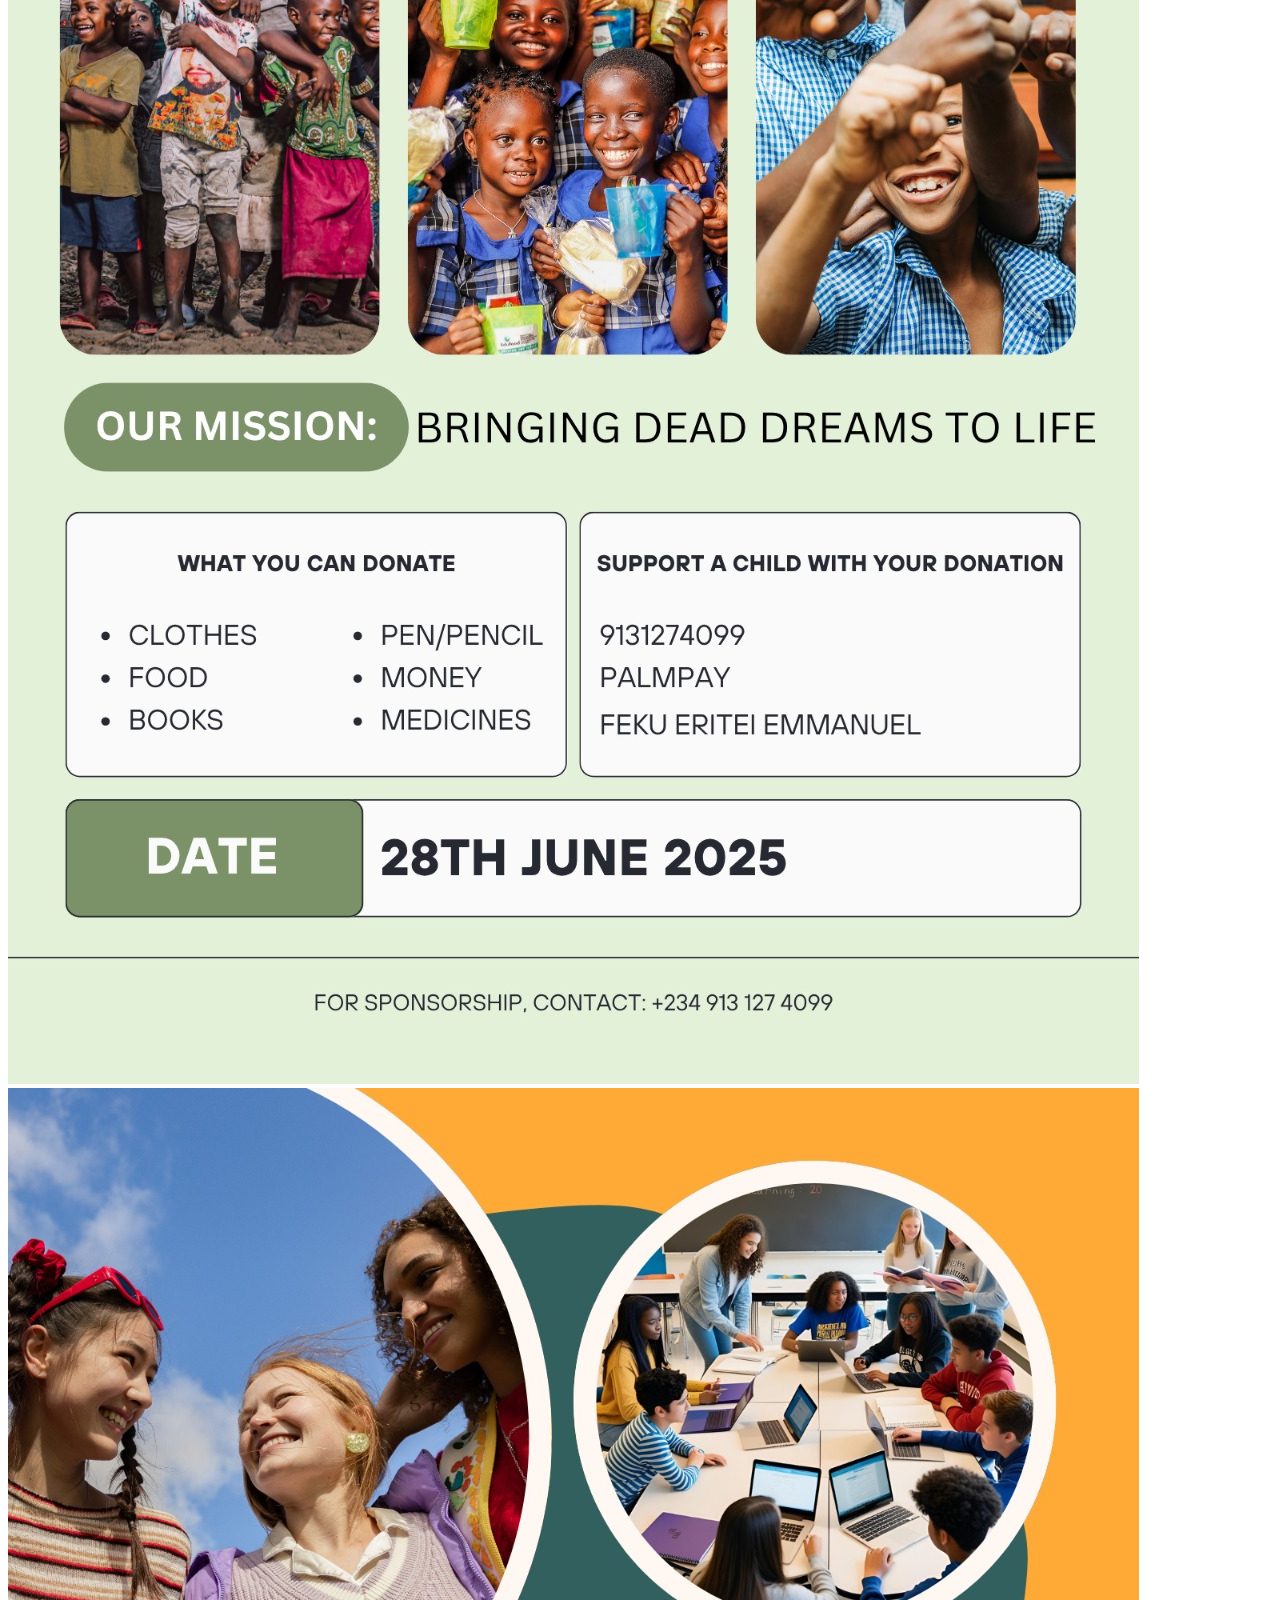
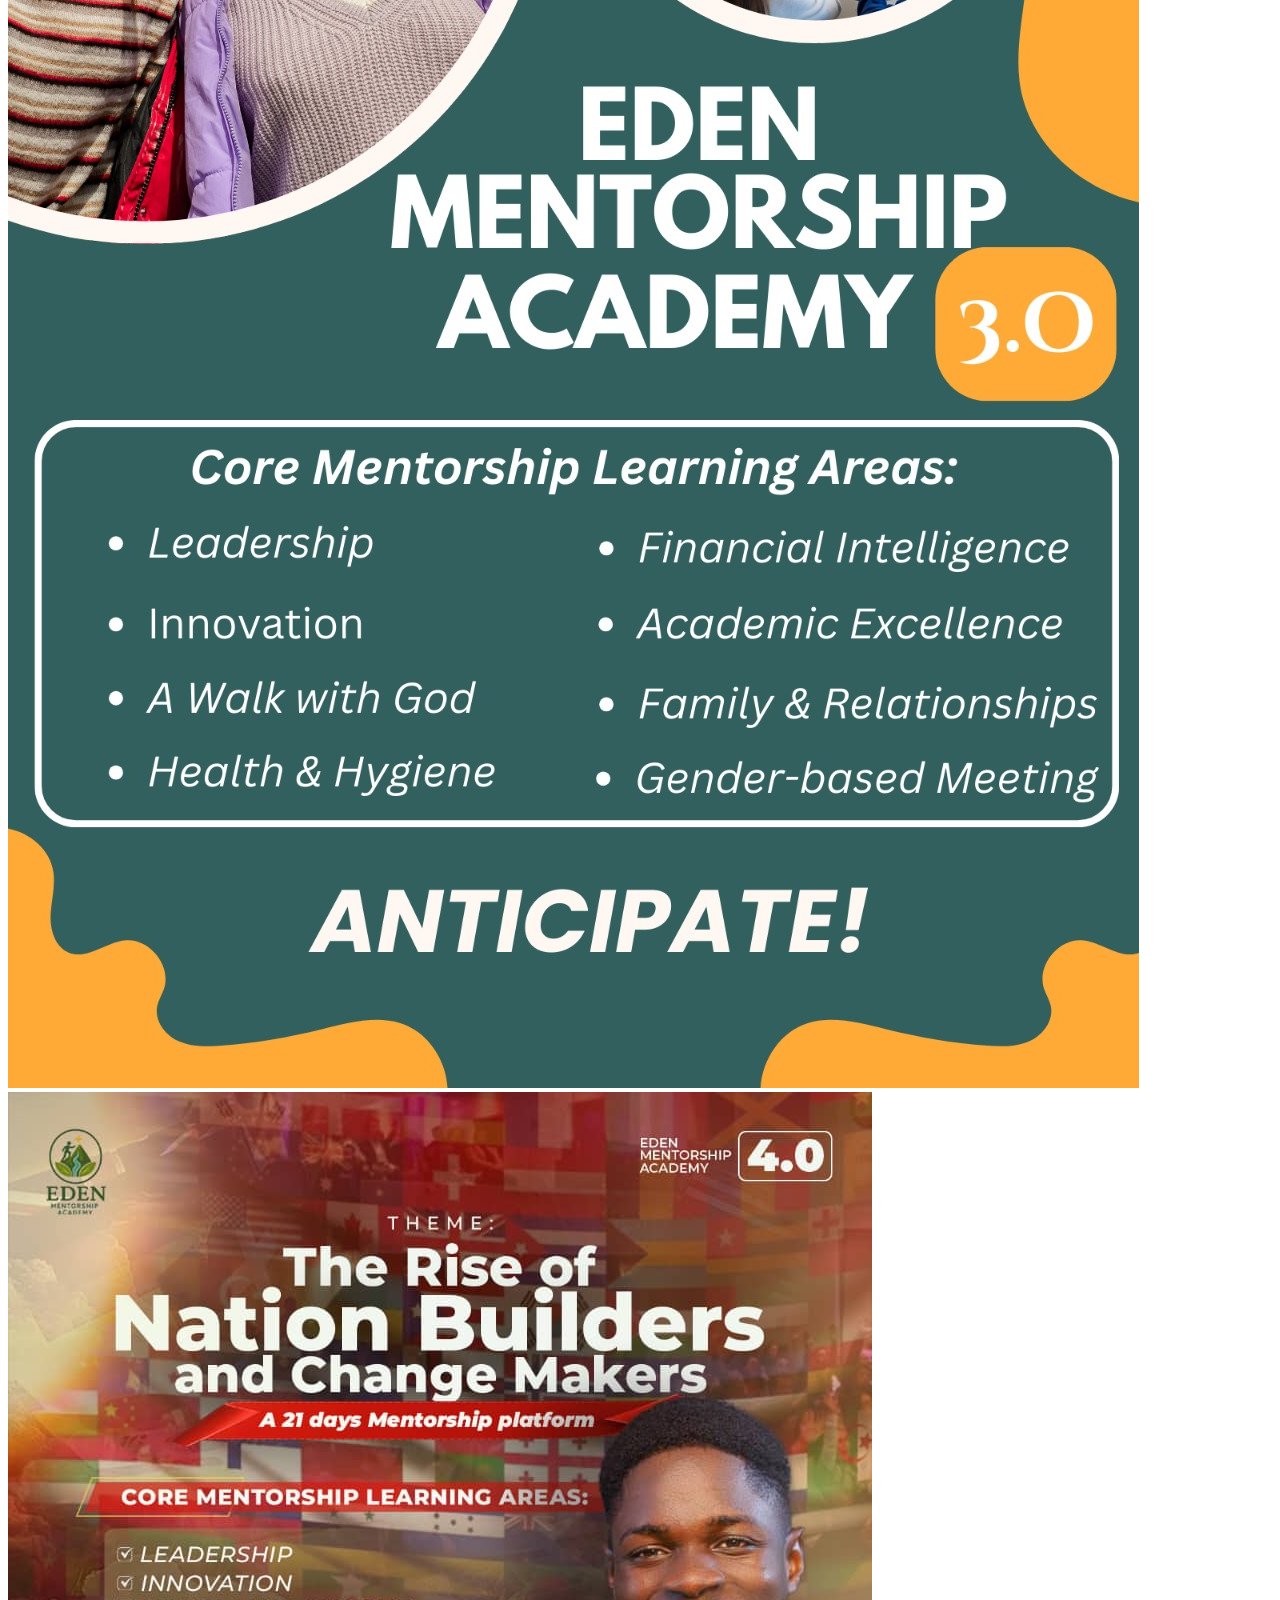
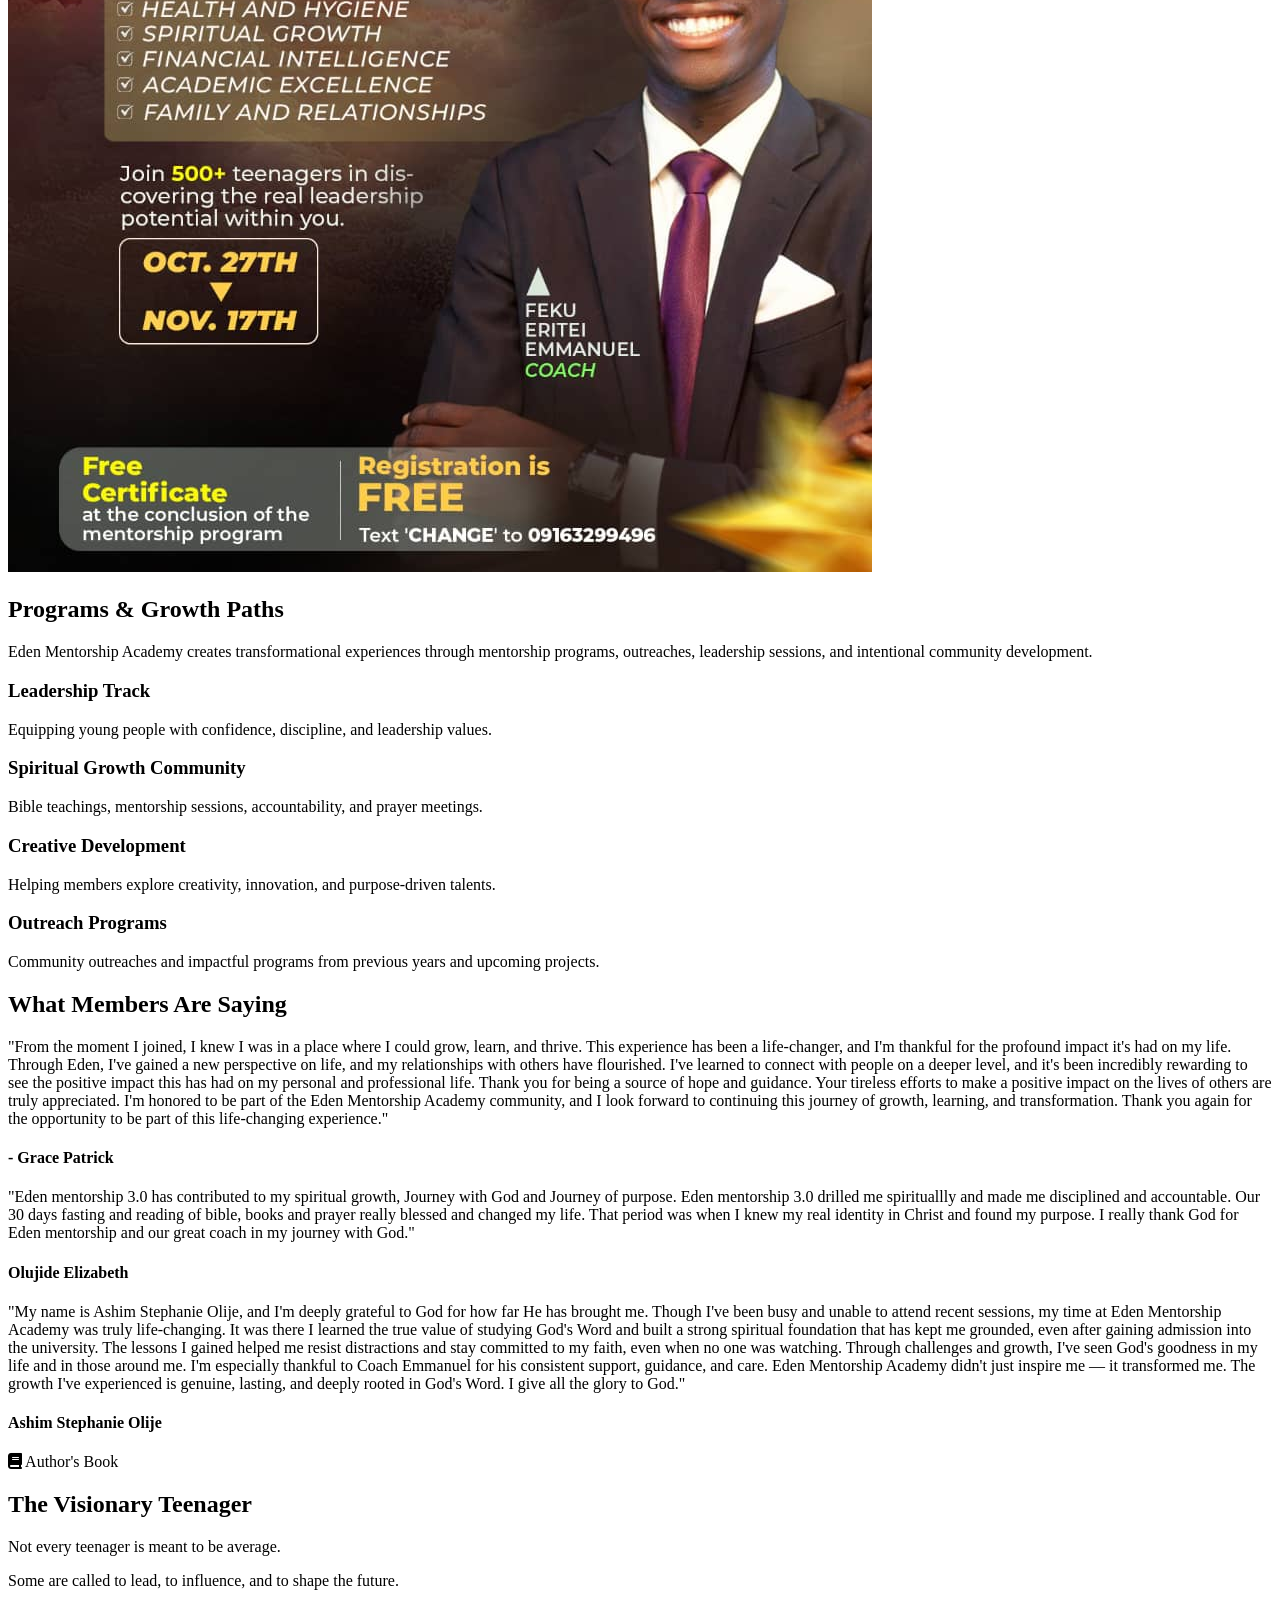
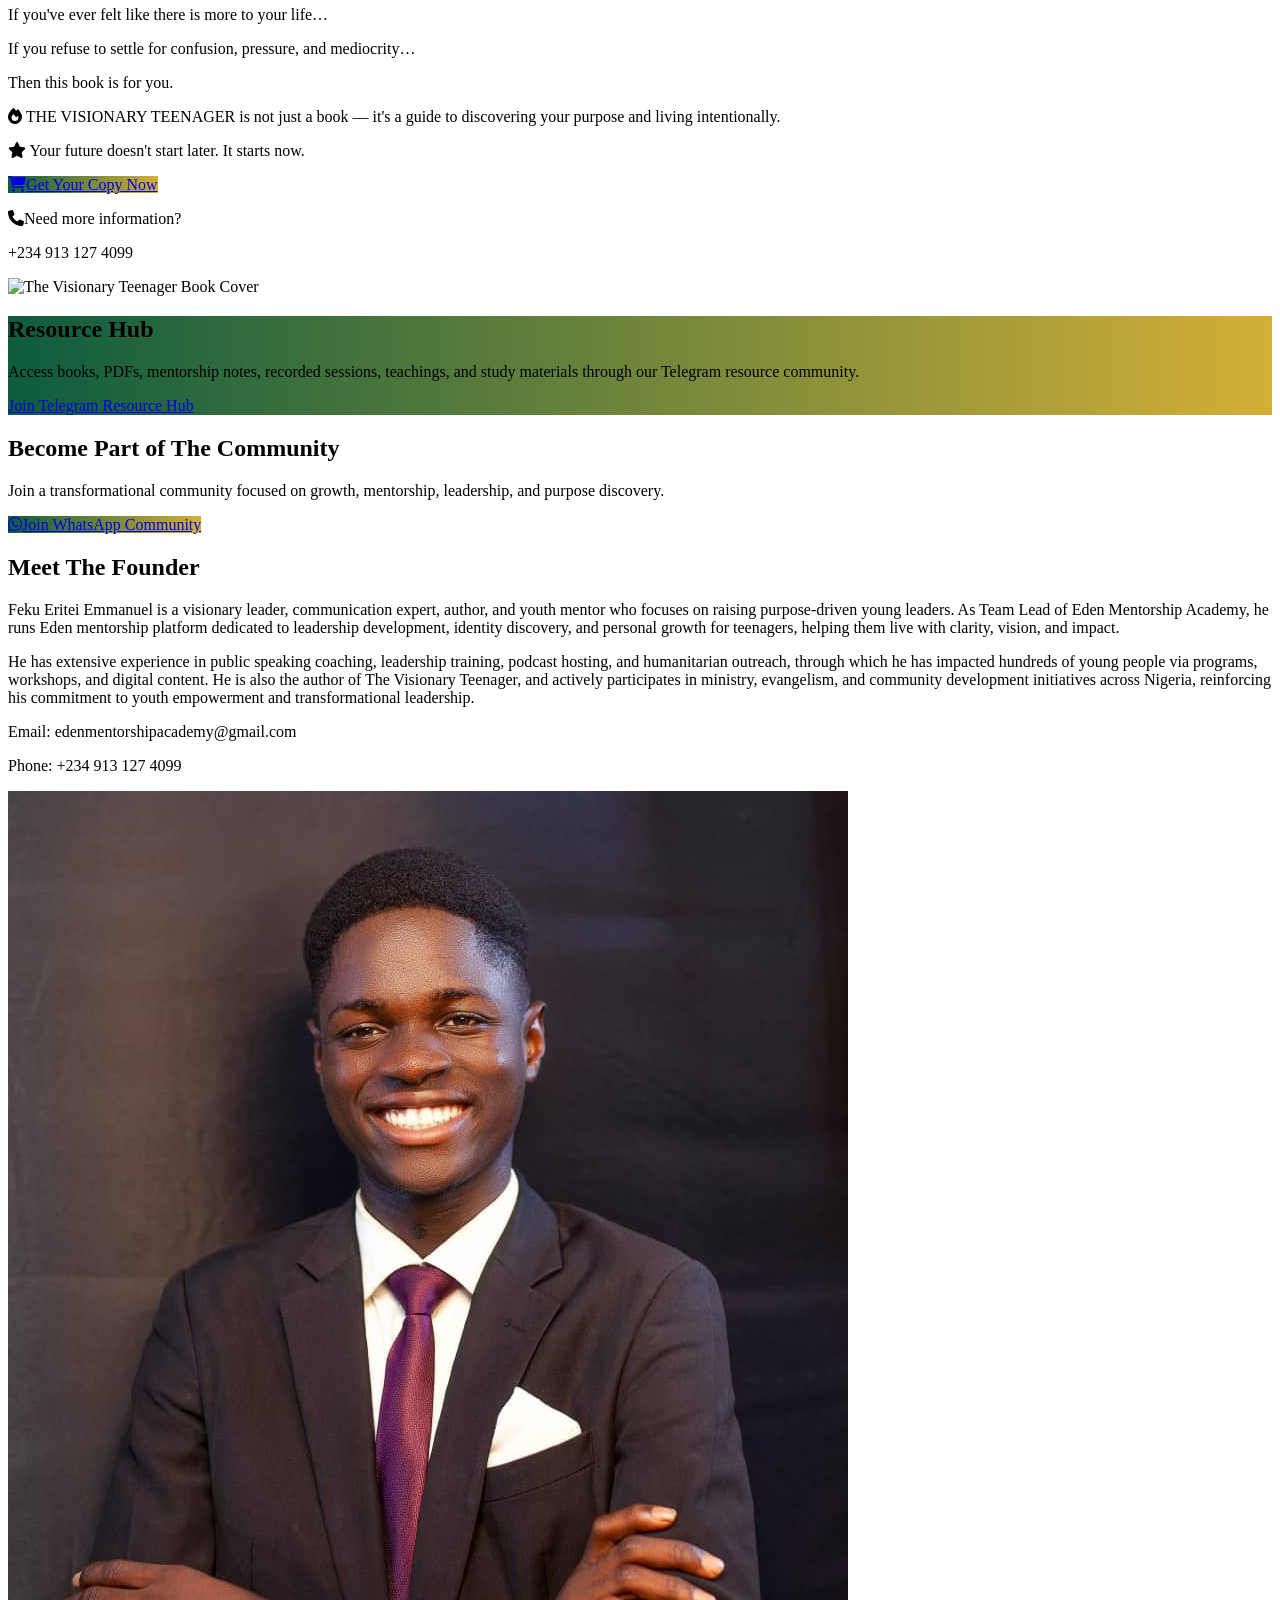
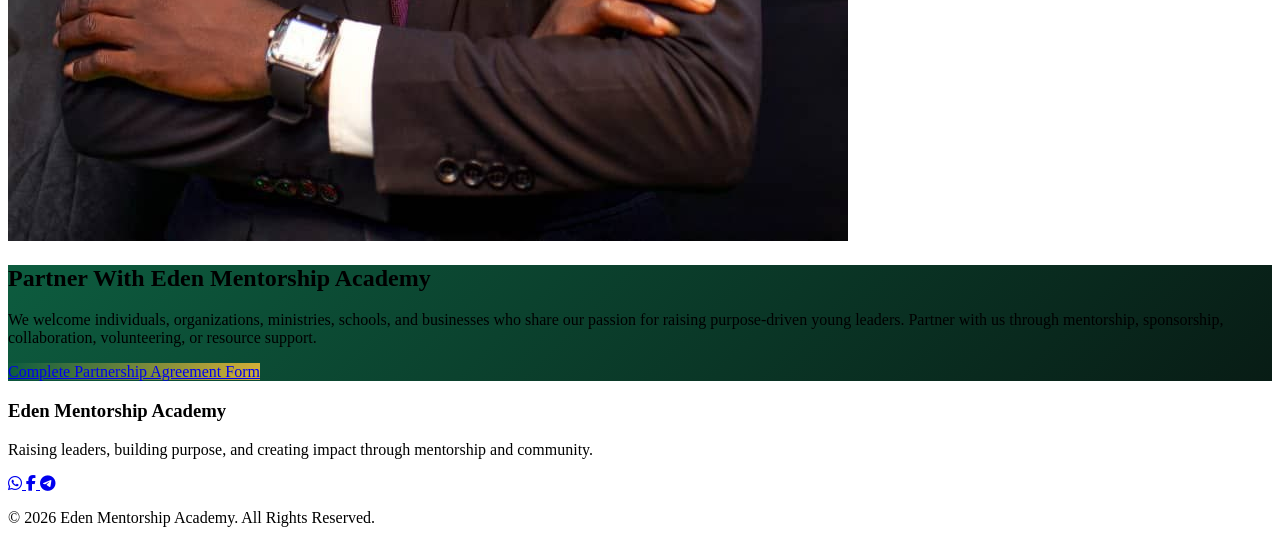
==== commit 166d020d: "Change greeting from 'Hello World' to 'Goodbye World'" ====
--- a/index.html
+++ b/index.html
@@ -6,49 +6,346 @@
     <meta name="viewport" content="width=device-width, initial-scale=1.0" />
     <title>Eden Mentorship Academy</title>
 
-    <!-- CSS -->
-    <link rel="stylesheet" href="style.css" />
+    <!-- Tailwind CSS -->
+    <script src="https://cdn.tailwindcss.com"></script>
 
     <!-- Font Awesome Icons -->
     <link rel="stylesheet" href="https://cdnjs.cloudflare.com/ajax/libs/font-awesome/6.5.2/css/all.min.css" />
+
+    <!-- Custom CSS for specific styles -->
+    <style>
+        * {
+            scroll-behavior: smooth;
+        }
+
+        /* Custom gradient colors */
+        .gradient-eden {
+            background: linear-gradient(to right, #0d5c3f, #d4af37);
+        }
+
+        .gradient-eden-dark {
+            background: linear-gradient(135deg, #0d5c3f, #081c15);
+        }
+
+        .gradient-dark-overlay {
+            background: linear-gradient(rgba(0, 40, 20, 0.7), rgba(0, 0, 0, 0.7));
+        }
+
+        /* Hero section background */
+        .hero-bg {
+            background-image: linear-gradient(rgba(0, 40, 20, 0.7), rgba(0, 0, 0, 0.7)), url("images/hero.png");
+            background-position: center;
+            background-size: cover;
+            background-repeat: no-repeat;
+        }
+
+        /* Header blur effect */
+        .header-blur {
+            background: rgba(0, 0, 0, 0.4);
+            backdrop-filter: blur(10px);
+        }
+
+        /* Modal styles */
+        .modal {
+            display: none;
+            position: fixed;
+            z-index: 1000;
+            left: 0;
+            top: 0;
+            width: 100%;
+            height: 100%;
+            background-color: rgba(0, 0, 0, 0.9);
+            animation: fadeIn 0.3s ease;
+        }
+
+        .modal.active {
+            display: flex;
+            align-items: center;
+            justify-content: center;
+        }
+
+        @keyframes fadeIn {
+            from {
+                opacity: 0;
+            }
+
+            to {
+                opacity: 1;
+            }
+        }
+
+        .modal-content {
+            position: relative;
+            max-width: 90%;
+            max-height: 90vh;
+            animation: slideIn 0.3s ease;
+        }
+
+        @keyframes slideIn {
+            from {
+                transform: scale(0.9);
+                opacity: 0;
+            }
+
+            to {
+                transform: scale(1);
+                opacity: 1;
+            }
+        }
+
+        .modal-content img {
+            width: 100%;
+            height: auto;
+            border-radius: 15px;
+        }
+
+        .close-modal {
+            position: absolute;
+            top: -40px;
+            right: 0;
+            color: white;
+            font-size: 2rem;
+            font-weight: bold;
+            cursor: pointer;
+            transition: all 0.3s ease;
+        }
+
+        .close-modal:hover {
+            color: #d4af37;
+            transform: scale(1.2);
+        }
+
+        /* Gallery image hover effect */
+        .gallery-img {
+            cursor: pointer;
+            transition: all 0.3s ease;
+        }
+
+        .gallery-img:hover {
+            transform: scale(1.05);
+            filter: brightness(1.1);
+        }
+
+        /* Vision card hover */
+        .vision-card:hover {
+            transform: translateY(-10px);
+        }
+
+        /* Program card hover */
+        .program-card:hover {
+            transform: translateY(-10px);
+        }
+
+        .transition-hover {
+            transition: all 0.3s ease;
+        }
+
+        /* Button hover effects */
+        .primary-btn:hover {
+            transform: translateY(-3px);
+        }
+
+        .outline-btn:hover {
+            background: #fff;
+            color: #0d5c3f;
+        }
+
+        .social-icons a:hover {
+            background: #d4af37;
+            transform: translateY(-5px);
+        }
+
+        /* Book section styling */
+        .book-image-container {
+            perspective: 1000px;
+        }
+
+        .book-image-container img {
+            transition: transform 0.3s ease;
+        }
+
+        .book-image-container:hover img {
+            transform: translateY(-10px);
+        }
+
+        /* WhatsApp Modal */
+        .whatsapp-modal {
+            display: none;
+            position: fixed;
+            z-index: 999;
+            left: 0;
+            top: 0;
+            width: 100%;
+            height: 100%;
+            background-color: rgba(0, 0, 0, 0.5);
+            animation: fadeIn 0.3s ease;
+        }
+
+        .whatsapp-modal.active {
+            display: flex;
+            align-items: center;
+            justify-content: center;
+        }
+
+        .whatsapp-modal-content {
+            background: white;
+            padding: 2.5rem;
+            border-radius: 20px;
+            max-width: 500px;
+            width: 90%;
+            box-shadow: 0 20px 60px rgba(0, 0, 0, 0.3);
+            animation: slideIn 0.3s ease;
+            position: relative;
+        }
+
+        .whatsapp-modal-content h3 {
+            color: #0d5c3f;
+            margin-bottom: 1rem;
+            font-size: 1.5rem;
+            font-weight: bold;
+        }
+
+        .whatsapp-modal-content p {
+            color: #666;
+            margin-bottom: 1.5rem;
+            line-height: 1.6;
+        }
+
+        .whatsapp-form-group {
+            margin-bottom: 1.5rem;
+        }
+
+        .whatsapp-form-group label {
+            display: block;
+            color: #0d5c3f;
+            font-weight: 600;
+            margin-bottom: 0.5rem;
+        }
+
+        .whatsapp-form-group input {
+            width: 100%;
+            padding: 0.75rem 1rem;
+            border: 2px solid #ddd;
+            border-radius: 10px;
+            font-size: 1rem;
+            transition: border-color 0.3s;
+            font-family: inherit;
+        }
+
+        .whatsapp-form-group input:focus {
+            outline: none;
+            border-color: #0d5c3f;
+            box-shadow: 0 0 0 3px rgba(13, 92, 63, 0.1);
+        }
+
+        .whatsapp-message-preview {
+            background: #f0f0f0;
+            padding: 1rem;
+            border-radius: 10px;
+            margin-bottom: 1.5rem;
+            border-left: 4px solid #d4af37;
+        }
+
+        .whatsapp-message-preview p {
+            margin: 0;
+            color: #333;
+            font-size: 0.95rem;
+            line-height: 1.6;
+            white-space: pre-wrap;
+        }
+
+        .whatsapp-modal-buttons {
+            display: flex;
+            gap: 1rem;
+        }
+
+        .whatsapp-modal-buttons button {
+            flex: 1;
+            padding: 0.75rem 1.5rem;
+            border: none;
+            border-radius: 10px;
+            font-weight: 600;
+            font-size: 1rem;
+            cursor: pointer;
+            transition: all 0.3s;
+        }
+
+        .whatsapp-send-btn {
+            background: #25D366;
+            color: white;
+        }
+
+        .whatsapp-send-btn:hover {
+            background: #20ba5a;
+            transform: translateY(-2px);
+        }
+
+        .whatsapp-cancel-btn {
+            background: #ddd;
+            color: #333;
+        }
+
+        .whatsapp-cancel-btn:hover {
+            background: #ccc;
+        }
+
+        .close-whatsapp {
+            position: absolute;
+            right: 1.5rem;
+            top: 1.5rem;
+            font-size: 2rem;
+            font-weight: bold;
+            color: #999;
+            cursor: pointer;
+            transition: all 0.3s;
+        }
+
+        .close-whatsapp:hover {
+            color: #0d5c3f;
+        }
+    </style>
 </head>
 
-<body>
+<body class="font-sans text-gray-800 bg-gray-100">
 
     <!-- HEADER -->
-    <header class="header">
-        <div class="logo">Eden Mentorship Academy</div>
-
-        <nav class="navbar">
-            <a href="#vision">Vision</a>
-            <a href="#programs">Programs</a>
-            <a href="#testimonials">Testimonials</a>
-            <a href="#community">Community</a>
-            <a href="#founder">Founder</a>
+    <header class="header-blur fixed top-0 left-0 w-full z-50 flex justify-between items-center px-[8%] py-5">
+        <div class="text-white text-xl font-bold">Eden Mentorship Academy</div>
+
+        <nav class="navbar hidden lg:flex gap-6">
+            <a href="#vision" class="text-white text-sm transition-hover hover:text-yellow-500">Vision</a>
+            <a href="#programs" class="text-white text-sm transition-hover hover:text-yellow-500">Programs</a>
+            <a href="#testimonials" class="text-white text-sm transition-hover hover:text-yellow-500">Testimonials</a>
+            <a href="#community" class="text-white text-sm transition-hover hover:text-yellow-500">Community</a>
+            <a href="#founder" class="text-white text-sm transition-hover hover:text-yellow-500">Founder</a>
         </nav>
     </header>
 
     <!-- HERO SECTION -->
-    <section class="hero">
-        <div class="hero-overlay"></div>
-
-        <div class="hero-content">
-            <h1>Raise Leaders. Build Purpose. Create Impact.</h1>
-
-            <p>
+    <section class="hero-bg h-screen w-full flex items-center justify-center text-center px-[8%] relative pt-20">
+        <div class="hero-content max-w-3xl text-white z-10">
+            <h1 class="text-5xl md:text-6xl font-bold mb-5 leading-tight">Raise Leaders. Build Purpose. Create Impact.
+            </h1>
+
+            <p class="text-lg md:text-xl mb-9 leading-relaxed">
                 Eden Mentorship Academy is a transformational community helping
                 teenagers and young people grow in leadership, discipline,
                 spirituality, creativity, and purpose.
             </p>
 
-            <div class="hero-buttons">
-                <a href="#" class="btn primary-btn">Join Eden</a>
-
-                <a href="#programs" class="btn secondary-btn">
+            <div class="hero-buttons flex justify-center flex-wrap gap-4">
+                <a href="https://t.me/+mguvDpmrM4g0OTY0"
+                    class="px-7 py-3 rounded-full font-semibold gradient-eden text-white transition-hover hover:translate-y-[-3px] inline-block">Join
+                    Eden</a>
+
+                <a href="#programs"
+                    class="px-7 py-3 rounded-full font-semibold bg-white text-teal-900 transition-hover hover:bg-yellow-500 hover:text-white inline-block">
                     Explore Programs
                 </a>
 
-                <a href="#" class="btn outline-btn">
+                <!-- NEW CODE -->
+                <a href="javascript:void(0)" onclick="openWhatsAppModal()"
+                    class="px-7 py-3 rounded-full font-semibold border-2 border-white text-white transition-hover hover:bg-white hover:text-teal-900 inline-block">
                     Become a Member
                 </a>
             </div>
@@ -56,139 +353,147 @@
     </section>
 
     <!-- VISION SECTION -->
-    <section class="vision-section" id="vision">
-
-        <div class="section-title">
-            <h2>Our Vision & Mission</h2>
-            <p>
+    <section class="py-24 px-[8%]" id="vision">
+        <div class="text-center mb-16">
+            <h2 class="text-4xl font-bold text-teal-900 mb-4">Our Vision & Mission</h2>
+            <p class="max-w-2xl mx-auto text-gray-600">
                 At Eden, we believe transformation happens through mentorship,
                 accountability, community, discipline, and intentional growth.
             </p>
         </div>
 
-        <div class="vision-grid">
-
-            <div class="vision-card">
-                <i class="fa-solid fa-crown"></i>
-                <h3>Leadership</h3>
-            </div>
-
-            <div class="vision-card">
-                <i class="fa-solid fa-people-group"></i>
-                <h3>Mentorship</h3>
-            </div>
-
-            <div class="vision-card">
-                <i class="fa-solid fa-book-bible"></i>
-                <h3>Spiritual Growth</h3>
-            </div>
-
-            <div class="vision-card">
-                <i class="fa-solid fa-lightbulb"></i>
-                <h3>Creativity</h3>
-            </div>
-
-            <div class="vision-card">
-                <i class="fa-solid fa-shield-heart"></i>
-                <h3>Discipline</h3>
-            </div>
-
-            <div class="vision-card">
-                <i class="fa-solid fa-users"></i>
-                <h3>Community</h3>
-            </div>
-
-            <div class="vision-card">
-                <i class="fa-solid fa-compass"></i>
-                <h3>Purpose Discovery</h3>
-            </div>
-
-        </div>
-
-        <div class="teen-gallery">
-
+        <div class="grid grid-cols-1 md:grid-cols-2 lg:grid-cols-4 gap-6 mb-20">
+            <div class="vision-card bg-white p-9 rounded-3xl text-center shadow-lg transition-hover">
+                <i class="fa-solid fa-crown text-3xl text-yellow-500 mb-4 block"></i>
+                <h3 class="text-xl font-semibold text-gray-900">Leadership</h3>
+            </div>
+
+            <div class="vision-card bg-white p-9 rounded-3xl text-center shadow-lg transition-hover">
+                <i class="fa-solid fa-people-group text-3xl text-yellow-500 mb-4 block"></i>
+                <h3 class="text-xl font-semibold text-gray-900">Mentorship</h3>
+            </div>
+
+            <div class="vision-card bg-white p-9 rounded-3xl text-center shadow-lg transition-hover">
+                <i class="fa-solid fa-book-bible text-3xl text-yellow-500 mb-4 block"></i>
+                <h3 class="text-xl font-semibold text-gray-900">Spiritual Growth</h3>
+            </div>
+
+            <div class="vision-card bg-white p-9 rounded-3xl text-center shadow-lg transition-hover">
+                <i class="fa-solid fa-lightbulb text-3xl text-yellow-500 mb-4 block"></i>
+                <h3 class="text-xl font-semibold text-gray-900">Creativity</h3>
+            </div>
+
+            <div class="vision-card bg-white p-9 rounded-3xl text-center shadow-lg transition-hover">
+                <i class="fa-solid fa-shield-heart text-3xl text-yellow-500 mb-4 block"></i>
+                <h3 class="text-xl font-semibold text-gray-900">Discipline</h3>
+            </div>
+
+            <div class="vision-card bg-white p-9 rounded-3xl text-center shadow-lg transition-hover">
+                <i class="fa-solid fa-users text-3xl text-yellow-500 mb-4 block"></i>
+                <h3 class="text-xl font-semibold text-gray-900">Community</h3>
+            </div>
+
+            <div class="vision-card bg-white p-9 rounded-3xl text-center shadow-lg transition-hover">
+                <i class="fa-solid fa-compass text-3xl text-yellow-500 mb-4 block"></i>
+                <h3 class="text-xl font-semibold text-gray-900">Purpose Discovery</h3>
+            </div>
+        </div>
+
+        <div class="teen-gallery grid grid-cols-1 lg:grid-cols-2 gap-16 items-center mt-20">
             <div class="teen-gallery-text">
-                <h3>Raising Innovative Young Leaders</h3>
-
-                <p>
+                <h3 class="text-3xl font-bold text-teal-900 mb-5">Raising Innovative Young Leaders</h3>
+
+                <p class="text-gray-700 leading-relaxed">
                     Eden Mentorship Academy is building a generation of disciplined,
                     purpose-driven, spiritually grounded, and innovative young people
                     prepared to create impact in their communities and beyond.
                 </p>
             </div>
 
-            <div class="floating-images">
-
-                <img src="./images/teen1.jpg" class="float-img img1" alt="Teenager">
-                <img src="./images/teen2.jpg" class="float-img img2" alt="Teenager">
-                <img src="./images/teen3.jpg" class="float-img img3" alt="Teenager">
-                <img src="./images/teen4.jpg" class="float-img img4" alt="Teenager">
-
-            </div>
-
-        </div>
-
+            <!-- Image Gallery Grid -->
+            <div class="gallery-grid">
+                <div class="grid grid-cols-2 gap-6">
+                    <!-- Image 1 -->
+                    <div class="overflow-hidden rounded-3xl shadow-2xl">
+                        <img src="./images/teen1.jpg" class="gallery-img w-full h-80 object-cover rounded-3xl"
+                            alt="Teen 1" onclick="openModal(this.src)">
+                    </div>
+
+                    <!-- Image 2 -->
+                    <div class="overflow-hidden rounded-3xl shadow-2xl">
+                        <img src="./images/teen2.jpg" class="gallery-img w-full h-80 object-cover rounded-3xl"
+                            alt="Teen 2" onclick="openModal(this.src)">
+                    </div>
+
+                    <!-- Image 3 -->
+                    <div class="overflow-hidden rounded-3xl shadow-2xl">
+                        <img src="./images/teen3.jpg" class="gallery-img w-full h-80 object-cover rounded-3xl"
+                            alt="Teen 3" onclick="openModal(this.src)">
+                    </div>
+
+                    <!-- Image 4 -->
+                    <div class="overflow-hidden rounded-3xl shadow-2xl">
+                        <img src="./images/teen4.jpg" class="gallery-img w-full h-80 object-cover rounded-3xl"
+                            alt="Teen 4" onclick="openModal(this.src)">
+                    </div>
+                </div>
+            </div>
+        </div>
     </section>
 
     <!-- PROGRAMS -->
-    <section class="programs-section" id="programs">
-
-        <div class="section-title">
-            <h2>Programs & Growth Paths</h2>
-
-            <p>
+    <section class="py-24 px-[8%] bg-gray-50" id="programs">
+        <div class="text-center mb-16">
+            <h2 class="text-4xl font-bold text-teal-900 mb-4">Programs & Growth Paths</h2>
+
+            <p class="max-w-2xl mx-auto text-gray-600">
                 Eden Mentorship Academy creates transformational experiences through
                 mentorship programs, outreaches, leadership sessions, and intentional
                 community development.
             </p>
         </div>
 
-        <div class="program-grid">
-
-            <div class="program-card">
-                <h3>Leadership Track</h3>
-                <p>
+        <div class="grid grid-cols-1 md:grid-cols-2 lg:grid-cols-4 gap-8">
+            <div class="program-card bg-white p-9 rounded-3xl border-t-4 border-yellow-500 shadow-lg transition-hover">
+                <h3 class="text-xl font-semibold text-teal-900 mb-4">Leadership Track</h3>
+                <p class="text-gray-700">
                     Equipping young people with confidence, discipline, and leadership values.
                 </p>
             </div>
 
-            <div class="program-card">
-                <h3>Spiritual Growth Community</h3>
-                <p>
+            <div class="program-card bg-white p-9 rounded-3xl border-t-4 border-yellow-500 shadow-lg transition-hover">
+                <h3 class="text-xl font-semibold text-teal-900 mb-4">Spiritual Growth Community</h3>
+                <p class="text-gray-700">
                     Bible teachings, mentorship sessions, accountability, and prayer meetings.
                 </p>
             </div>
 
-            <div class="program-card">
-                <h3>Creative Development</h3>
-                <p>
+            <div class="program-card bg-white p-9 rounded-3xl border-t-4 border-yellow-500 shadow-lg transition-hover">
+                <h3 class="text-xl font-semibold text-teal-900 mb-4">Creative Development</h3>
+                <p class="text-gray-700">
                     Helping members explore creativity, innovation, and purpose-driven talents.
                 </p>
             </div>
 
-            <div class="program-card">
-                <h3>Outreach Programs</h3>
-                <p>
+            <div class="program-card bg-white p-9 rounded-3xl border-t-4 border-yellow-500 shadow-lg transition-hover">
+                <h3 class="text-xl font-semibold text-teal-900 mb-4">Outreach Programs</h3>
+                <p class="text-gray-700">
                     Community outreaches and impactful programs from previous years and upcoming projects.
                 </p>
             </div>
-
-        </div>
-
+        </div>
     </section>
 
     <!-- TESTIMONIALS -->
-    <section class="testimonials-section" id="testimonials">
-
-        <div class="section-title">
-            <h2>What Members Are Saying</h2>
-        </div>
-
-        <div class="testimonial-grid">
-
-            <div class="testimonial-card">
-                <p>
-                    “From the moment I joined, I knew I was in a place where I could grow, learn, and thrive. This
+    <section class="py-24 px-[8%]" id="testimonials">
+        <div class="text-center mb-16">
+            <h2 class="text-4xl font-bold text-teal-900 mb-4">What Members Are Saying</h2>
+        </div>
+
+        <div class="grid grid-cols-1 md:grid-cols-2 lg:grid-cols-3 gap-6">
+            <div class="testimonial-card bg-white p-9 rounded-3xl shadow-lg">
+                <p class="text-gray-700 mb-5">
+                    "From the moment I joined, I knew I was in a place where I could grow, learn, and thrive. This
                     experience has been a
                     life-changer, and I'm thankful for the profound impact it's had on my life. Through Eden, I've
                     gained a new perspective
@@ -202,34 +507,35 @@
                     forward to continuing
                     this journey of growth, learning, and transformation. Thank you again for the opportunity to be part
                     of this
-                    life-changing experience.”
-                </p>
-
-                <h4>- Grace Patrick</h4>
-            </div>
-
-            <div class="testimonial-card">
-                <p>
-                    “Eden mentorship 3.0 has contributed to my spiritual growth, Journey with God and Journey of
+                    life-changing experience."
+                </p>
+
+                <h4 class="font-semibold text-teal-900">- Grace Patrick</h4>
+            </div>
+
+            <div class="testimonial-card bg-white p-9 rounded-3xl shadow-lg">
+                <p class="text-gray-700 mb-5">
+                    "Eden mentorship 3.0 has contributed to my spiritual growth, Journey with God and Journey of
                     purpose. Eden mentorship 3.0
                     drilled me spirituallly and made me disciplined and accountable. Our 30 days fasting and reading of
                     bible, books and
                     prayer really blessed and changed my life. That period was when I knew my real identity in Christ
                     and found my purpose.
-                    I really thank God for Eden mentorship and our great coach in my journey with God.”
-                </p>
-
-                <h4>Olujide Elizabeth</h4>
-            </div>
-
-            <div class="testimonial-card">
-                <p>
-                    “My name is Ashim Stephanie Olije, and I'm deeply grateful to God for how far He has brought me.
+                    I really thank God for Eden mentorship and our great coach in my journey with God."
+                </p>
+
+                <h4 class="font-semibold text-teal-900">Olujide Elizabeth</h4>
+            </div>
+
+            <div class="testimonial-card bg-white p-9 rounded-3xl shadow-lg">
+                <p class="text-gray-700 mb-5">
+                    "My name is Ashim Stephanie Olije, and I'm deeply grateful to God for how far He has brought me.
                     Though I've been busy
                     and unable to attend recent sessions, my time at Eden Mentorship Academy was truly life-changing.
                     It was there I learned the true value of studying God's Word and built a strong spiritual foundation
                     that has kept me
-                    grounded, even after entering school. The lessons I gained helped me resist distractions and stay
+                    grounded, even after gaining admission into the university. The lessons I gained helped me resist
+                    distractions and stay
                     committed to my faith,
                     even when no one was watching.
                     Through challenges and growth, I've seen God's goodness in my life and in those around me. I'm
@@ -237,160 +543,359 @@
                     Coach Emmanuel for his consistent support, guidance, and care.
                     Eden Mentorship Academy didn't just inspire me — it transformed me. The growth I've experienced is
                     genuine, lasting, and
-                    deeply rooted in God's Word. I give all the glory to God.”
-                </p>
-
-                <h4>Ashim Stephanie Olije</h4>
-            </div>
-
-        </div>
-
+                    deeply rooted in God's Word. I give all the glory to God."
+                </p>
+
+                <h4 class="font-semibold text-teal-900">Ashim Stephanie Olije</h4>
+            </div>
+        </div>
     </section>
 
+    <!-- THE VISIONARY TEENAGER BOOK SECTION -->
+    <section class="py-24 px-[8%] bg-gradient-to-r from-teal-50 to-yellow-50">
+        <div class="grid grid-cols-1 lg:grid-cols-2 gap-16 items-center max-w-6xl mx-auto">
+            <!-- Book Content -->
+            <div class="book-content order-2 lg:order-1">
+                <div class="inline-block mb-4 px-4 py-2 bg-yellow-100 text-teal-900 font-semibold rounded-full text-sm">
+                    <i class="fa-solid fa-book mr-2"></i> Author's Book
+                </div>
+
+                <h2 class="text-4xl md:text-5xl font-bold text-teal-900 mb-6 leading-tight">
+                    The Visionary Teenager
+                </h2>
+
+                <p class="text-lg text-gray-700 mb-6 leading-relaxed font-semibold">
+                    Not every teenager is meant to be average.
+                </p>
+
+                <div class="space-y-4 mb-8">
+                    <p class="text-gray-700 leading-relaxed">
+                        Some are called to lead, to influence, and to shape the future.
+                    </p>
+
+                    <p class="text-gray-700 leading-relaxed">
+                        If you've ever felt like there is more to your life…
+                    </p>
+
+                    <p class="text-gray-700 leading-relaxed">
+                        If you refuse to settle for confusion, pressure, and mediocrity…
+                    </p>
+
+                    <p class="text-gray-700 leading-relaxed">
+                        Then this book is for you.
+                    </p>
+                </div>
+
+                <p class="text-gray-800 font-semibold mb-6 text-lg">
+                    <i class="fa-solid fa-fire text-yellow-500 mr-2"></i>
+                    THE VISIONARY TEENAGER is not just a book — it's a guide to discovering your purpose and living
+                    intentionally.
+                </p>
+
+                <p class="text-2xl font-bold text-teal-900 mb-8">
+                    <i class="fa-solid fa-star text-yellow-500 mr-2"></i>
+                    Your future doesn't start later. It starts now.
+                </p>
+
+                <div class="space-y-4 mb-8">
+                    <a href="https://selar.com/thevisionaryteenager" target="_blank"
+                        class="block w-full md:w-auto gradient-eden text-white px-8 py-4 rounded-full font-semibold text-center transition-hover hover:translate-y-[-3px] inline-block">
+                        <i class="fa-solid fa-shopping-cart mr-2"></i>Get Your Copy Now
+                    </a>
+                </div>
+
+                <div class="bg-white p-6 rounded-2xl shadow-lg border-l-4 border-yellow-500">
+                    <p class="text-gray-700 mb-3 font-semibold">
+                        <i class="fa-solid fa-phone text-teal-900 mr-2"></i>Need more information?
+                    </p>
+                    <p class="text-2xl font-bold text-teal-900">
+                        +234 913 127 4099
+                    </p>
+                </div>
+            </div>
+
+            <!-- Book Image -->
+            <div class="book-image-container order-1 lg:order-2 flex justify-center">
+                <img src="./images/visionary-teenager-book.jpg" alt="The Visionary Teenager Book Cover"
+                    class="w-100  rounded-3xl shadow-2xl">
+            </div>
+        </div>
+    </section>
+
     <!-- RESOURCE HUB -->
-    <section class="resource-section">
-
-        <div class="resource-content">
-            <h2>Resource Hub</h2>
-
-            <p>
+    <section class="py-24 px-[8%] gradient-eden text-white text-center">
+        <div class="max-w-2xl mx-auto">
+            <h2 class="text-4xl font-bold mb-5">Resource Hub</h2>
+
+            <p class="text-lg mb-8">
                 Access books, PDFs, mentorship notes, recorded sessions,
                 teachings, and study materials through our Telegram resource community.
             </p>
 
-            <a href="#" class="btn primary-btn">
+            <a href="https://t.me/+mguvDpmrM4g0OTY0"
+                class="px-7 py-3 rounded-full font-semibold bg-white text-teal-900 transition-hover hover:translate-y-[-3px] inline-block">
                 Join Telegram Resource Hub
             </a>
         </div>
-
     </section>
 
     <!-- COMMUNITY -->
-    <section class="community-section" id="community">
-
-        <div class="section-title">
-            <h2>Become Part of The Community</h2>
-
-            <p>
+    <section class="py-24 px-[8%]" id="community">
+        <div class="text-center mb-16">
+            <h2 class="text-4xl font-bold text-teal-900 mb-4">Become Part of The Community</h2>
+
+            <p class="max-w-2xl mx-auto text-gray-600">
                 Join a transformational community focused on growth, mentorship,
                 leadership, and purpose discovery.
             </p>
         </div>
 
-        <div class="community-buttons">
-
-            <a href="#" class="btn primary-btn">
-                Join WhatsApp Community
+        <div class="flex justify-center flex-wrap gap-5">
+            <a href="javascript:void(0)" onclick="openWhatsAppModal()"
+                class="px-7 py-3 rounded-full font-semibold gradient-eden text-white transition-hover hover:translate-y-[-3px] inline-block">
+                <i class="fa-brands fa-whatsapp mr-2"></i>Join WhatsApp Community
             </a>
-
-            <a href="#" class="btn" id="register_button">
-                Register for Eden Mentorship Academy
-            </a>
-
-        </div>
-
+        </div>
     </section>
 
     <!-- FOUNDER SECTION -->
-    <!-- FOUNDER SECTION -->
-    <section class="founder-section" id="founder">
-
-        <div class="founder-container">
-
+    <section class="py-24 px-[8%]" id="founder">
+        <div class="grid grid-cols-1 lg:grid-cols-2 gap-16 items-center">
             <div class="founder-content">
-                <h2>Meet The Founder</h2>
-
-                <p>
+                <h2 class="text-4xl font-bold text-teal-900 mb-6">Meet The Founder</h2>
+
+                <p class="text-gray-700 mb-6 leading-relaxed">
                     Feku Eritei Emmanuel is a visionary leader, communication expert, author, and youth mentor who
                     focuses on raising
-                    purpose-driven young leaders. As Team Lead of Eden Mentorship Academy, he runs a
+                    purpose-driven young leaders. As Team Lead of Eden Mentorship Academy, he runs Eden
                     mentorship platform
                     dedicated to leadership development, identity discovery, and personal growth for teenagers, helping
                     them live with
                     clarity, vision, and impact.
-
-                </p>
-                <br>
-                <p>
+                </p>
+
+                <p class="text-gray-700 mb-8 leading-relaxed">
                     He has extensive experience in public speaking coaching, leadership training, podcast hosting, and
                     humanitarian
                     outreach, through which he has impacted hundreds of young people via programs, workshops, and
                     digital content. He is
-                    also the author of <span style="font-style:italic; font-weight: bold;">The Visionary
-                        Teenager</span>, and actively
+                    also the author of <span class="italic font-bold">The Visionary Teenager</span>, and actively
                     participates in ministry, evangelism, and
                     community
                     development initiatives across Nigeria, reinforcing his commitment to youth empowerment and
                     transformational leadership.
-
                 </p>
 
                 <div class="contact-info">
-                    <p>Email: eriteifeku@gmail.com</p>
-                    <p>Phone: +234 913 127 4099</p>
+                    <p class="text-gray-700 mb-2">Email: edenmentorshipacademy@gmail.com</p>
+                    <p class="text-gray-700">Phone: +234 913 127 4099</p>
                 </div>
             </div>
 
             <div class="founder-image">
-                <img src="images/emma.jpg" alt="Founder">
-            </div>
-
-        </div>
-
+                <img src="images/emma.jpg" alt="Founder" class="w-full rounded-3xl">
+            </div>
+        </div>
     </section>
 
     <!-- PARTNERSHIP SECTION -->
-    <section class="partnership-section">
-
-        <div class="partnership-content">
-            <h2>Partner With Eden Mentorship Academy</h2>
-
-            <p>
+    <section class="py-24 px-[8%] gradient-eden-dark text-white text-center">
+        <div class="max-w-2xl mx-auto">
+            <h2 class="text-4xl font-bold mb-5">Partner With Eden Mentorship Academy</h2>
+
+            <p class="text-lg mb-8 leading-relaxed">
                 We welcome individuals, organizations, ministries, schools, and
                 businesses who share our passion for raising purpose-driven young
                 leaders. Partner with us through mentorship, sponsorship,
                 collaboration, volunteering, or resource support.
             </p>
 
-            <a href="https://docs.google.com/forms/d/e/1FAIpQLSd827sdOvnhJraR62TuQAp3TkXnbuMeMNAqsUdFTz5kc3elYA/viewform" target="_blank" class="btn primary-btn">
+            <a href="https://docs.google.com/forms/d/e/1FAIpQLSd827sdOvnhJraR62TuQAp3TkXnbuMeMNAqsUdFTz5kc3elYA/viewform"
+                target="_blank"
+                class="px-7 py-3 rounded-full font-semibold gradient-eden text-white transition-hover hover:translate-y-[-3px] inline-block">
                 Complete Partnership Agreement Form
             </a>
         </div>
-
     </section>
 
     <!-- FOOTER -->
-    <footer class="footer">
-
-        <h3>Eden Mentorship Academy</h3>
-
-        <p>
+    <footer class="bg-teal-950 text-white text-center py-16 px-[8%]">
+        <h3 class="text-2xl font-bold mb-4">Eden Mentorship Academy</h3>
+
+        <p class="mb-6 text-gray-300">
             Raising leaders, building purpose, and creating impact through mentorship and community.
         </p>
 
-        <div class="social-icons">
-
-            <a href="#">
-                <i class="fa-brands fa-whatsapp"></i>
+        <div class="social-icons flex justify-center gap-5 mb-8">
+            <a href="https://wa.me/2349131274099"
+                class="w-12 h-12 rounded-full bg-teal-900 text-white flex items-center justify-center transition-hover">
+                <i class="fa-brands fa-whatsapp text-lg"></i>
             </a>
 
-            <a href="#">
-                <i class="fa-brands fa-facebook-f"></i>
+            <a href="https://web.facebook.com/eric.master.3762"
+                class="w-12 h-12 rounded-full bg-teal-900 text-white flex items-center justify-center transition-hover">
+                <i class="fa-brands fa-facebook-f text-lg"></i>
             </a>
 
-            <a href="#">
-                <i class="fa-brands fa-telegram"></i>
+            <a href="https://t.me/+mguvDpmrM4g0OTY0"
+                class="w-12 h-12 rounded-full bg-teal-900 text-white flex items-center justify-center transition-hover">
+                <i class="fa-brands fa-telegram text-lg"></i>
             </a>
-
-        </div>
-
-        <p class="copyright">
+        </div>
+
+        <p class="text-gray-400">
             © 2026 Eden Mentorship Academy. All Rights Reserved.
         </p>
-
     </footer>
 
-    <script src="script.js"></script>
+    <!-- IMAGE MODAL -->
+    <div id="imageModal" class="modal" onclick="if(event.target === this) closeModal()">
+        <div class="modal-content">
+            <span class="close-modal" onclick="closeModal()">&times;</span>
+            <img id="modalImage" src="" alt="Full view">
+        </div>
+    </div>
+
+    <!-- WHATSAPP MODAL -->
+    <div id="whatsappModal" class="whatsapp-modal" onclick="if(event.target === this) closeWhatsAppModal()">
+        <div class="whatsapp-modal-content">
+            <span class="close-whatsapp" onclick="closeWhatsAppModal()">&times;</span>
+
+            <h3>
+                <i class="fa-brands fa-whatsapp text-green-500 mr-2"></i>Join Eden on WhatsApp
+            </h3>
+
+            <p>Connect with us directly. Tell us your name and we'll add you to our community!</p>
+
+            <div class="whatsapp-form-group">
+                <label for="userName">Your Full Name *</label>
+                <input type="text" id="userName" placeholder="Enter your full name" onkeyup="updatePreview()" required>
+            </div>
+
+            <div class="whatsapp-message-preview">
+                <p id="messagePreview">Good day Coach Emmanuel
+
+                    My name is [Your name will appear here]
+
+                    And I'd love to be part of the Eden Mentorship Academy</p>
+            </div>
+
+            <div class="whatsapp-modal-buttons">
+                <button class="whatsapp-send-btn" onclick="sendWhatsAppMessage()">
+                    <i class="fa-brands fa-whatsapp mr-2"></i>Send on WhatsApp
+                </button>
+                <button class="whatsapp-cancel-btn" onclick="closeWhatsAppModal()">Cancel</button>
+            </div>
+        </div>
+    </div>
+
+    <!-- JavaScript for Modals -->
+    <script>
+        // IMAGE MODAL FUNCTIONS
+        function openModal(src) {
+            const modal = document.getElementById('imageModal');
+            const modalImg = document.getElementById('modalImage');
+            modalImg.src = src;
+            modal.classList.add('active');
+            document.body.style.overflow = 'hidden';
+        }
+
+        function closeModal() {
+            const modal = document.getElementById('imageModal');
+            modal.classList.remove('active');
+            document.body.style.overflow = 'auto';
+        }
+
+        // WHATSAPP MODAL FUNCTIONS
+        function openWhatsAppModal() {
+            const modal = document.getElementById('whatsappModal');
+            modal.classList.add('active');
+            document.body.style.overflow = 'hidden';
+            document.getElementById('userName').focus();
+        }
+
+        function closeWhatsAppModal() {
+            const modal = document.getElementById('whatsappModal');
+            modal.classList.remove('active');
+            document.body.style.overflow = 'auto';
+            document.getElementById('userName').value = '';
+            updatePreview();
+        }
+
+        function updatePreview() {
+            const nameInput = document.getElementById('userName');
+            const preview = document.getElementById('messagePreview');
+            const name = nameInput.value || '[Your name will appear here]';
+
+            preview.textContent = `Good day Coach Emmanuel
+
+My name is ${name}
+
+And I'd love to be part of the Eden Mentorship Academy`;
+        }
+
+        function sendWhatsAppMessage() {
+            const nameInput = document.getElementById('userName');
+            const name = nameInput.value.trim();
+
+            // Validate name
+            if (name === '') {
+                alert('Please enter your name');
+                nameInput.focus();
+                return;
+            }
+
+            // Coach Emmanuel's WhatsApp number (with country code)
+            const phoneNumber = '2349131274099'; // +234 913 127 4099
+
+            // Create the message
+            const message = `Good day Coach Emmanuel
+
+My name is ${name}
+
+And I'd love to be part of the Eden Mentorship Academy`;
+
+            // Encode the message for URL
+            const encodedMessage = encodeURIComponent(message);
+
+            // Create WhatsApp link
+            const whatsappLink = `https://wa.me/${phoneNumber}?text=${encodedMessage}`;
+
+            // Open WhatsApp
+            window.open(whatsappLink, '_blank');
+
+            // Close modal
+            closeWhatsAppModal();
+        }
+
+        // Allow sending with Enter key
+        document.addEventListener('DOMContentLoaded', function () {
+            const userNameInput = document.getElementById('userName');
+            if (userNameInput) {
+                userNameInput.addEventListener('keypress', function (event) {
+                    if (event.key === 'Enter') {
+                        sendWhatsAppMessage();
+                    }
+                });
+            }
+        });
+
+        // Close modals with Escape key
+        document.addEventListener('keydown', function (event) {
+            if (event.key === 'Escape') {
+                const imageModal = document.getElementById('imageModal');
+                const whatsappModal = document.getElementById('whatsappModal');
+
+                if (imageModal.classList.contains('active')) {
+                    closeModal();
+                }
+                if (whatsappModal.classList.contains('active')) {
+                    closeWhatsAppModal();
+                }
+            }
+        });
+    </script>
+
 </body>
 
 </html>
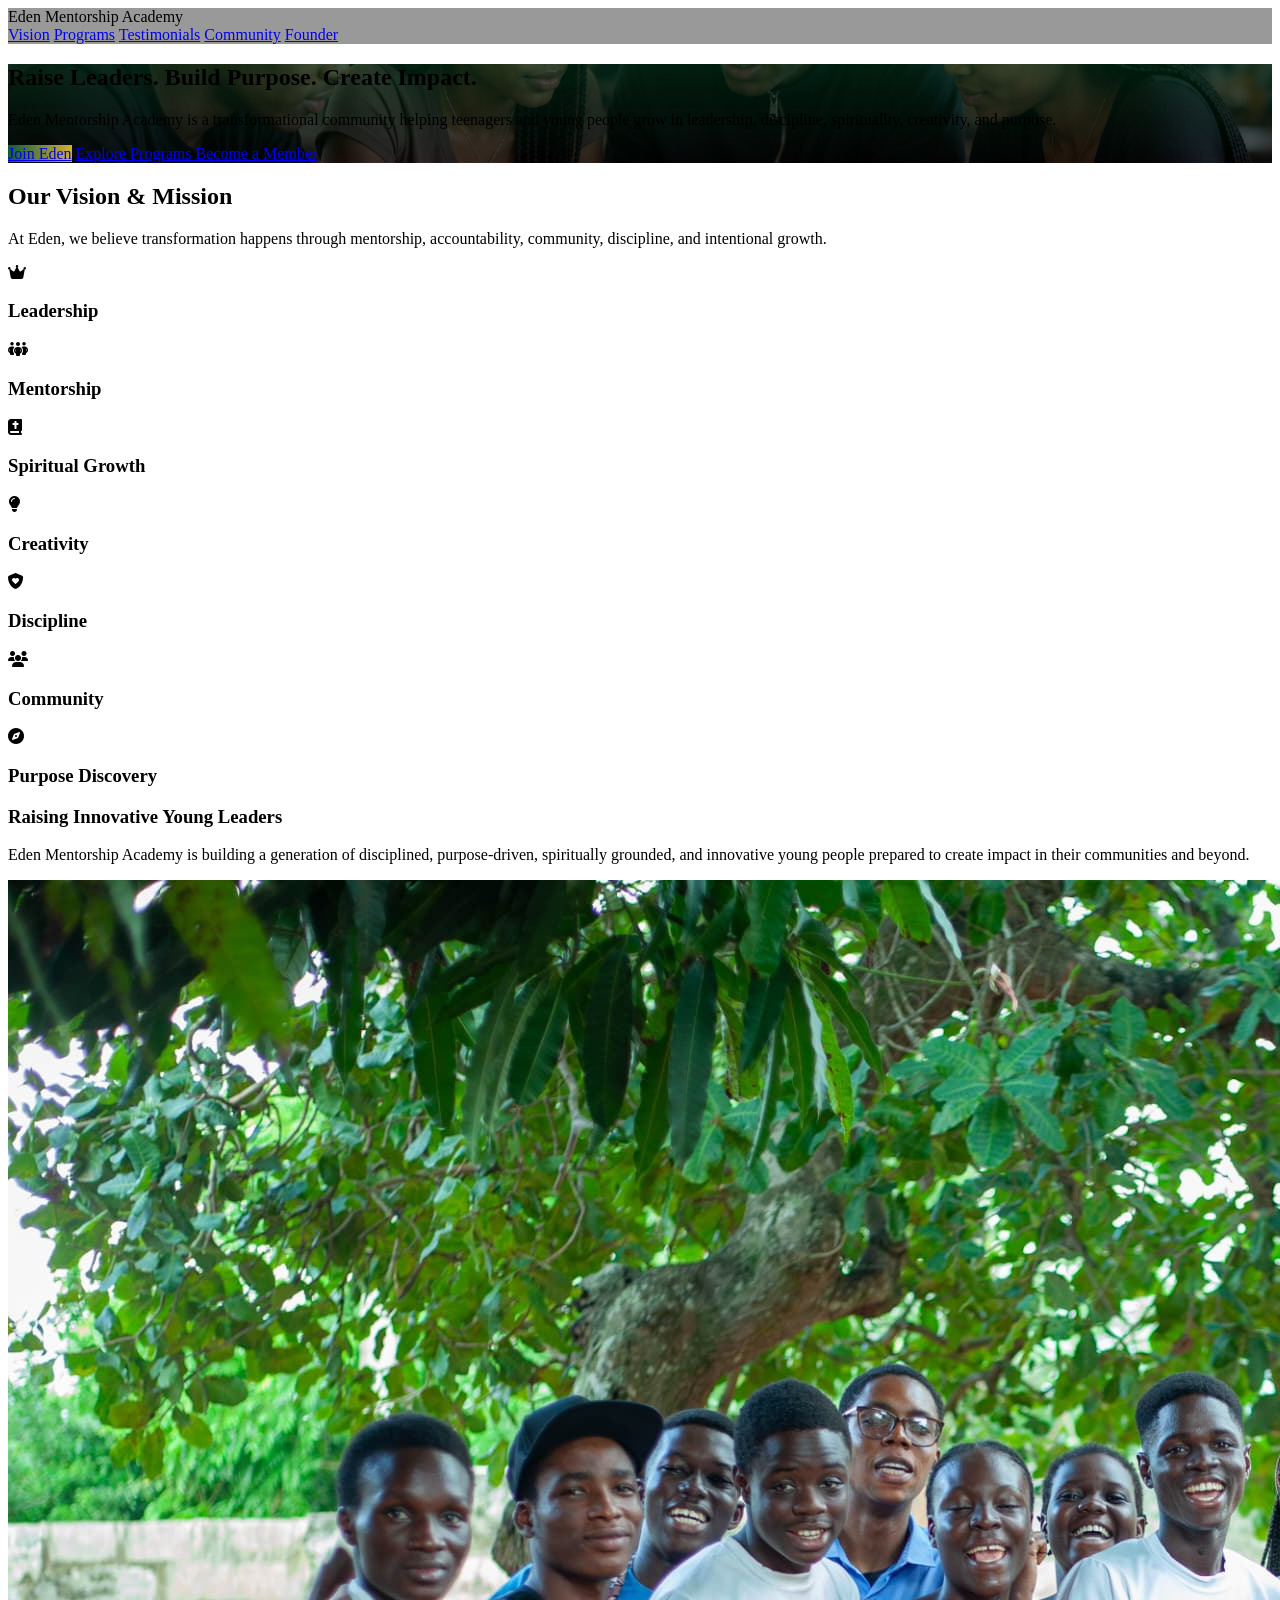
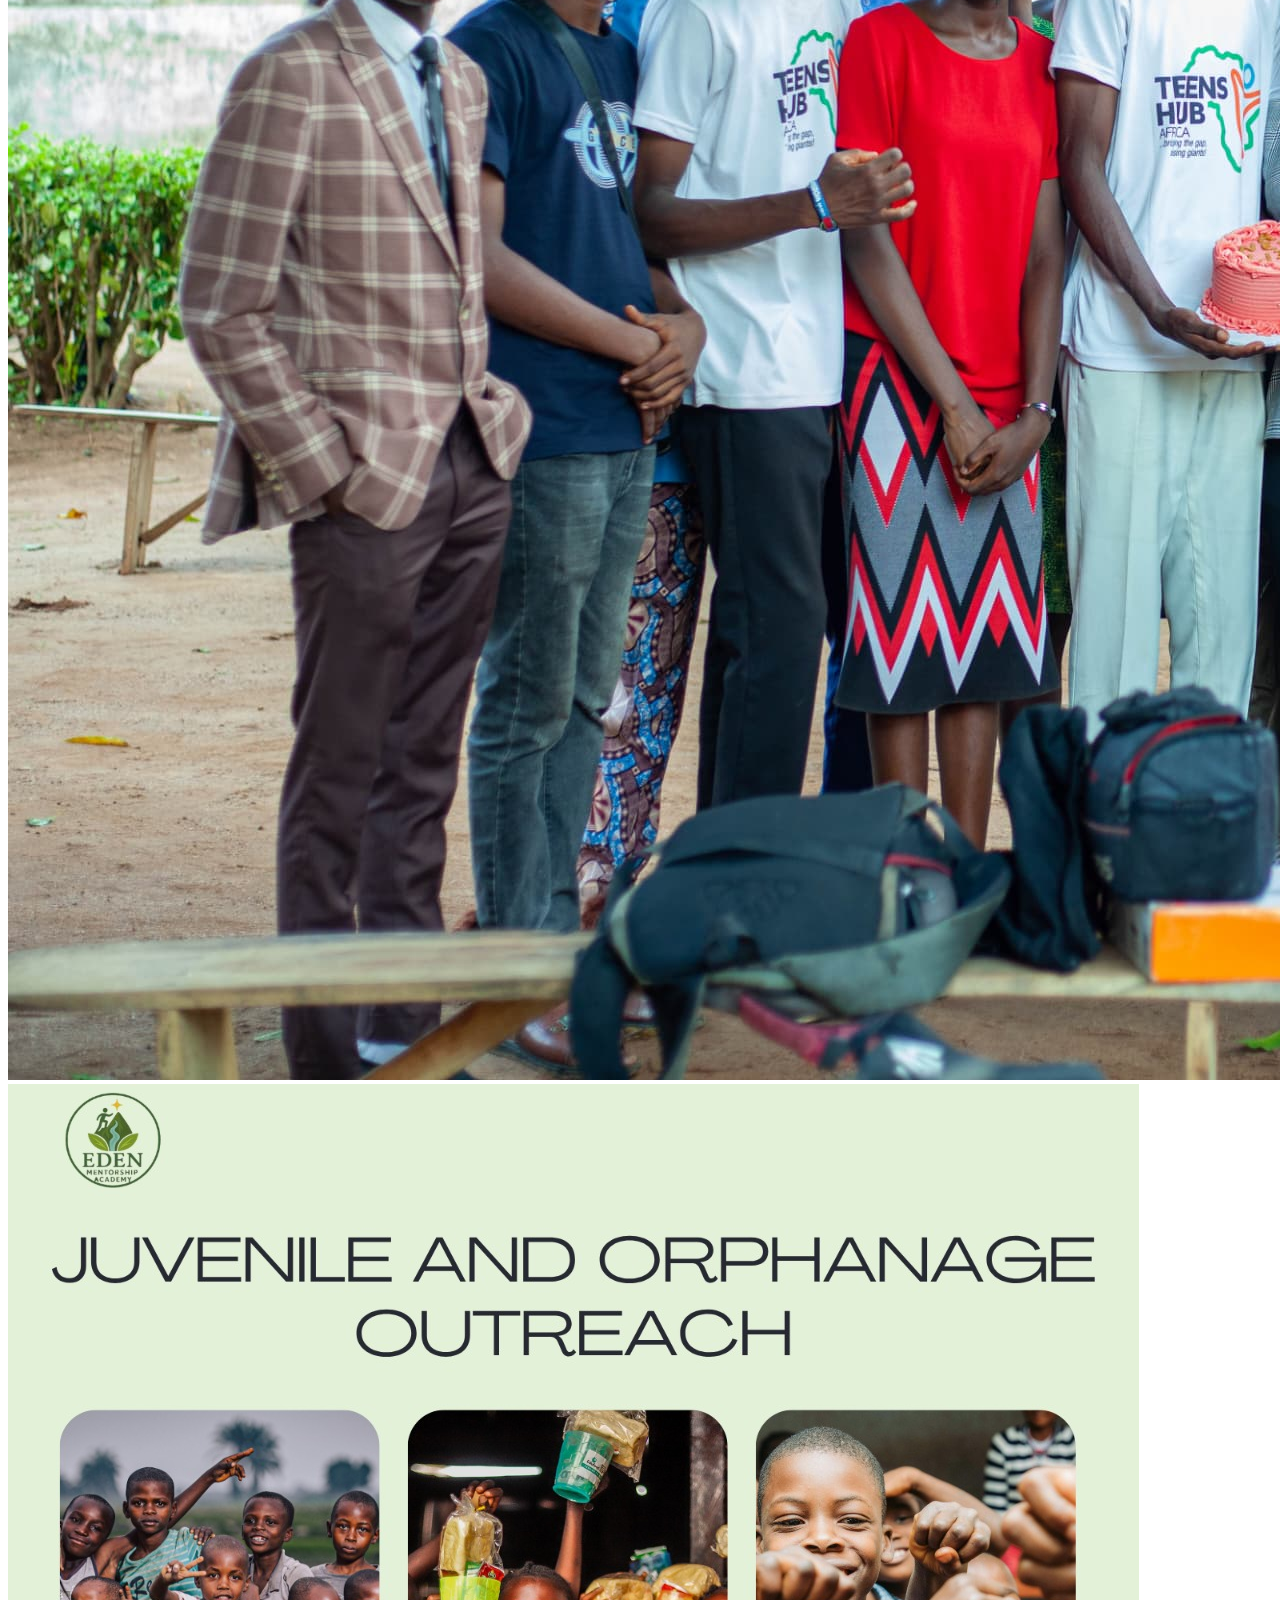
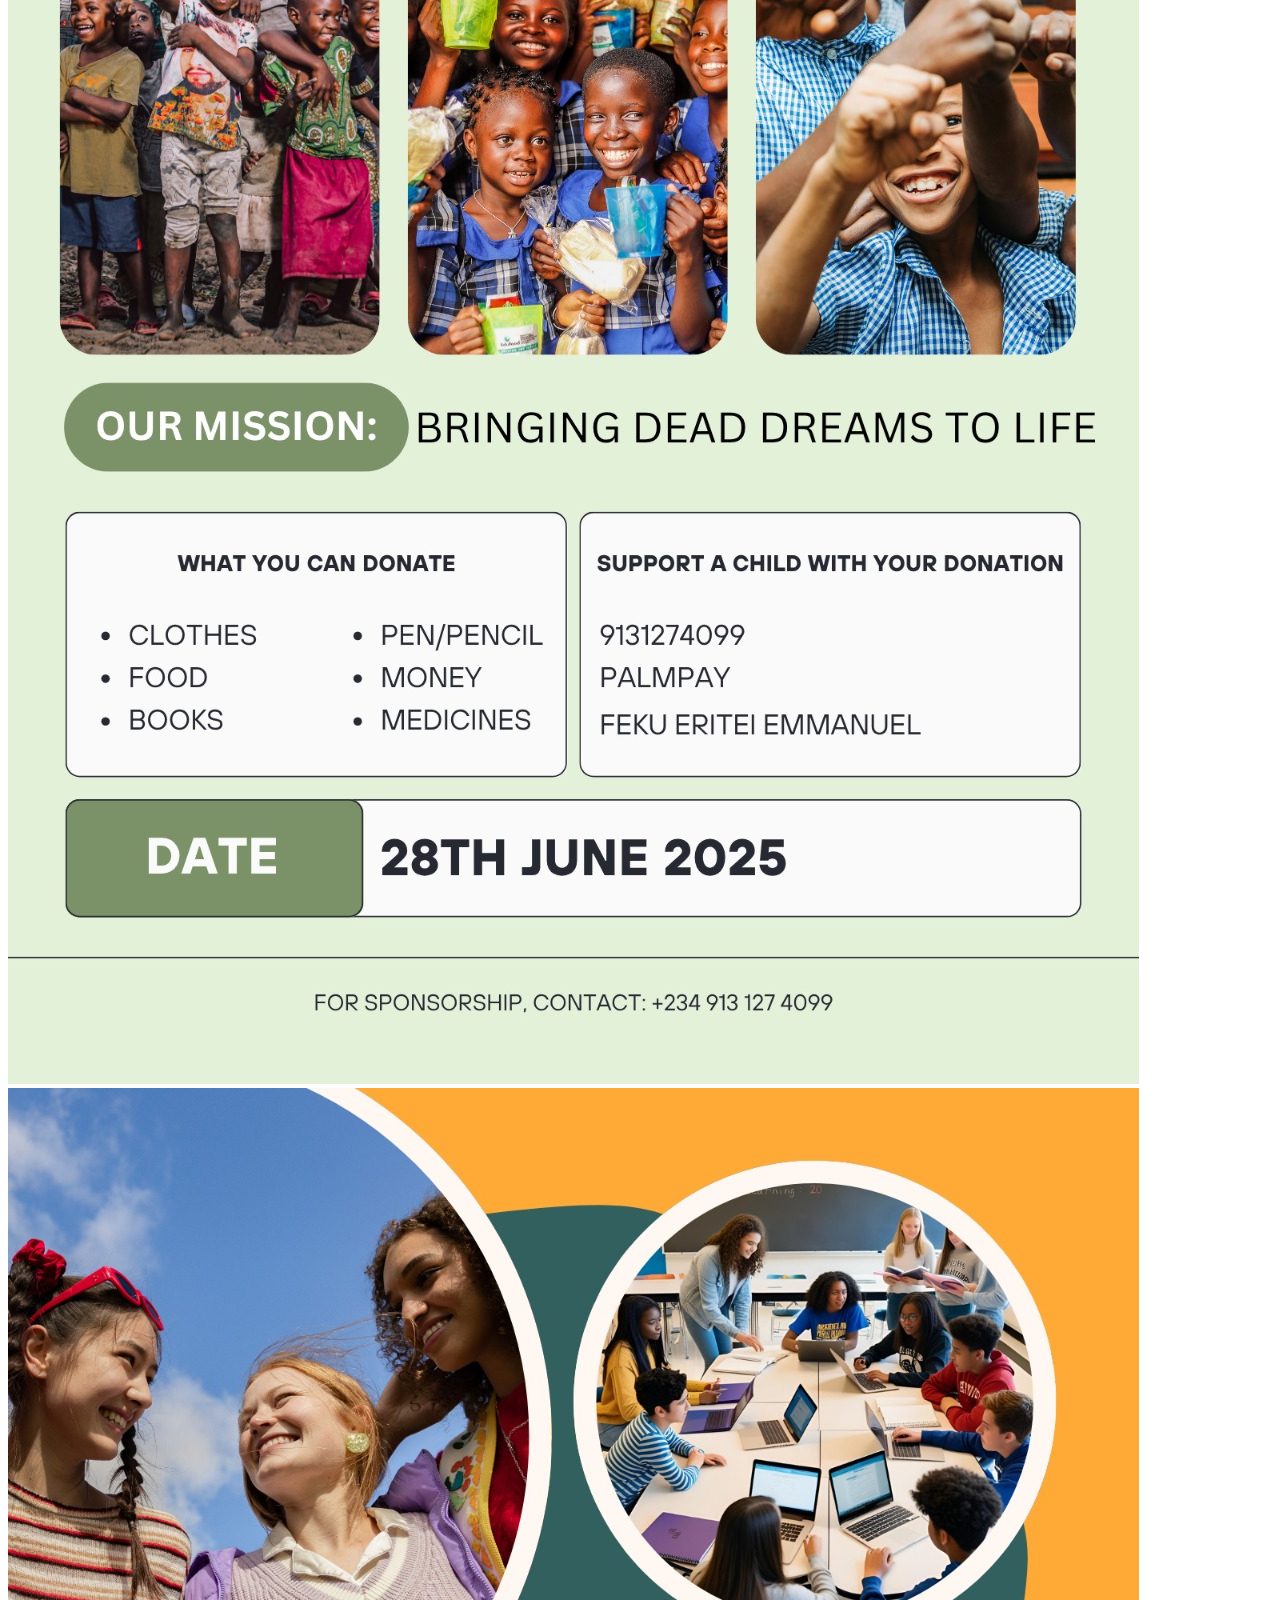
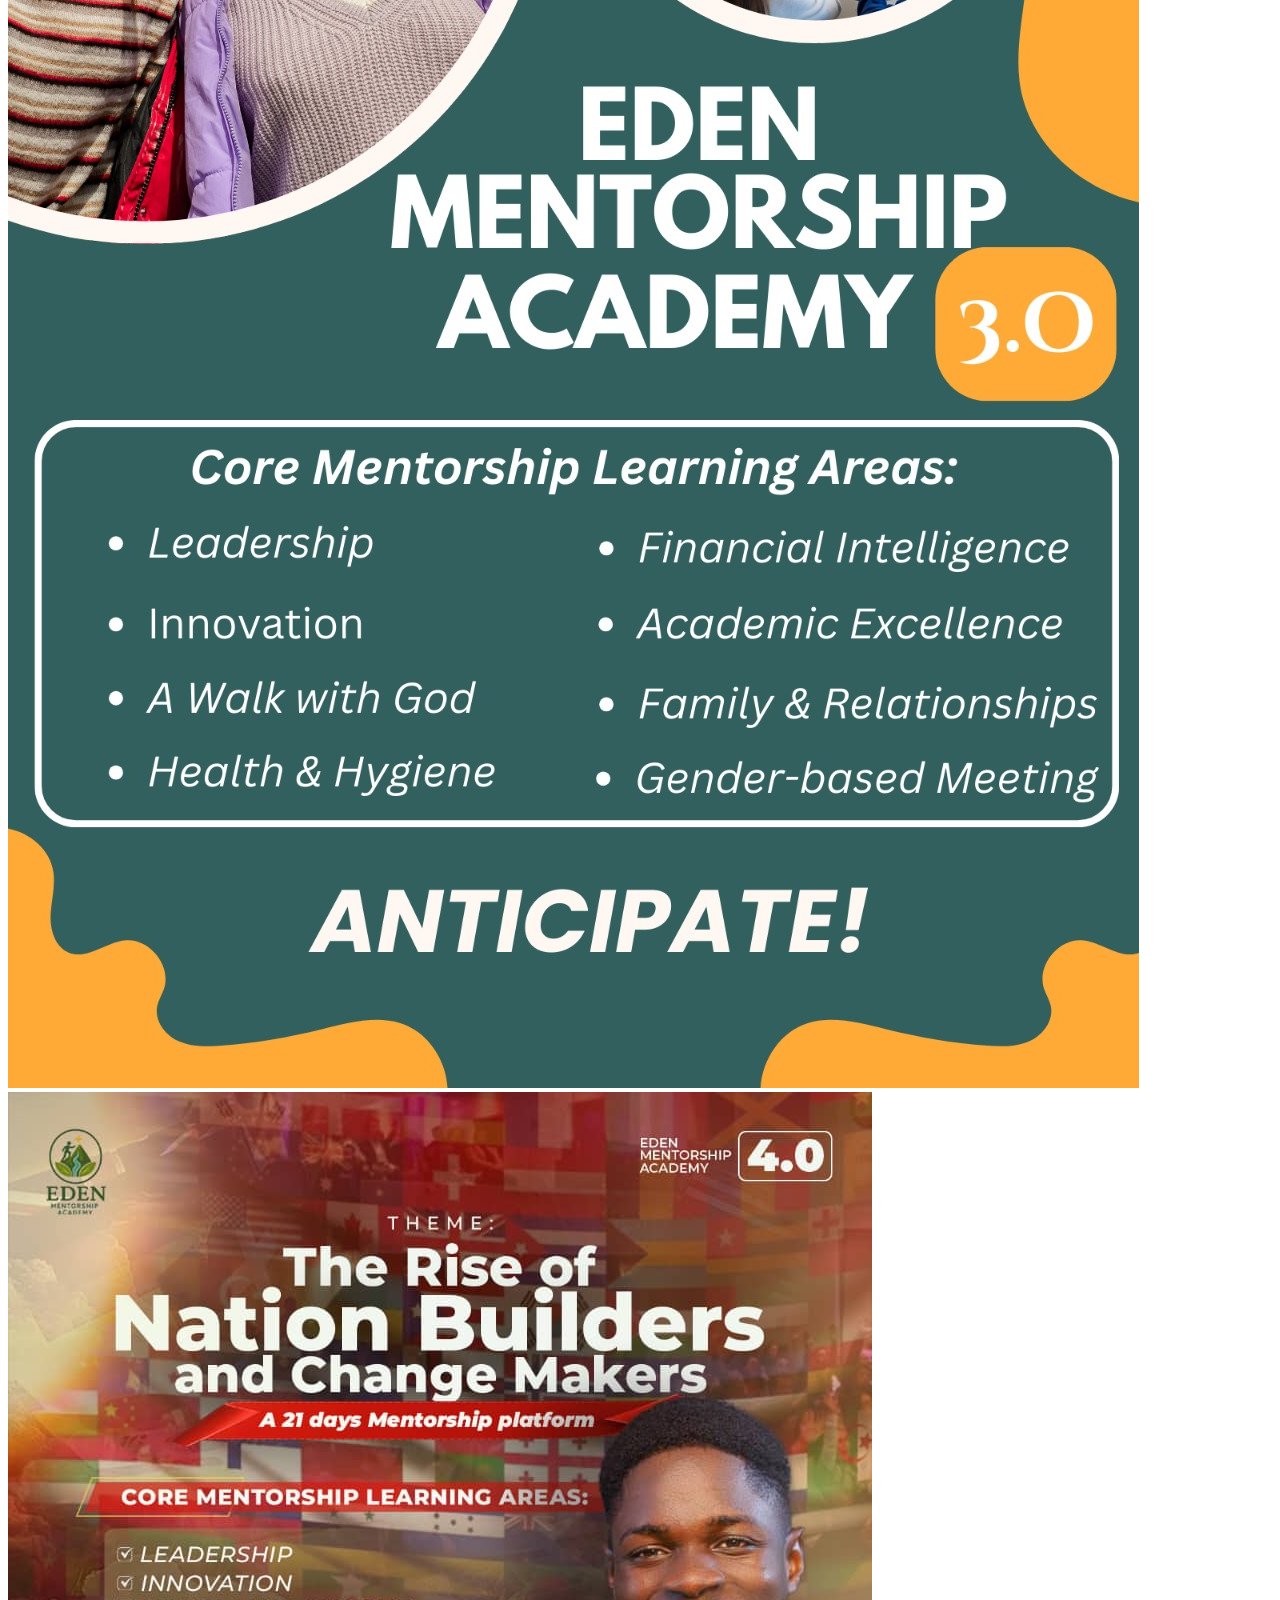
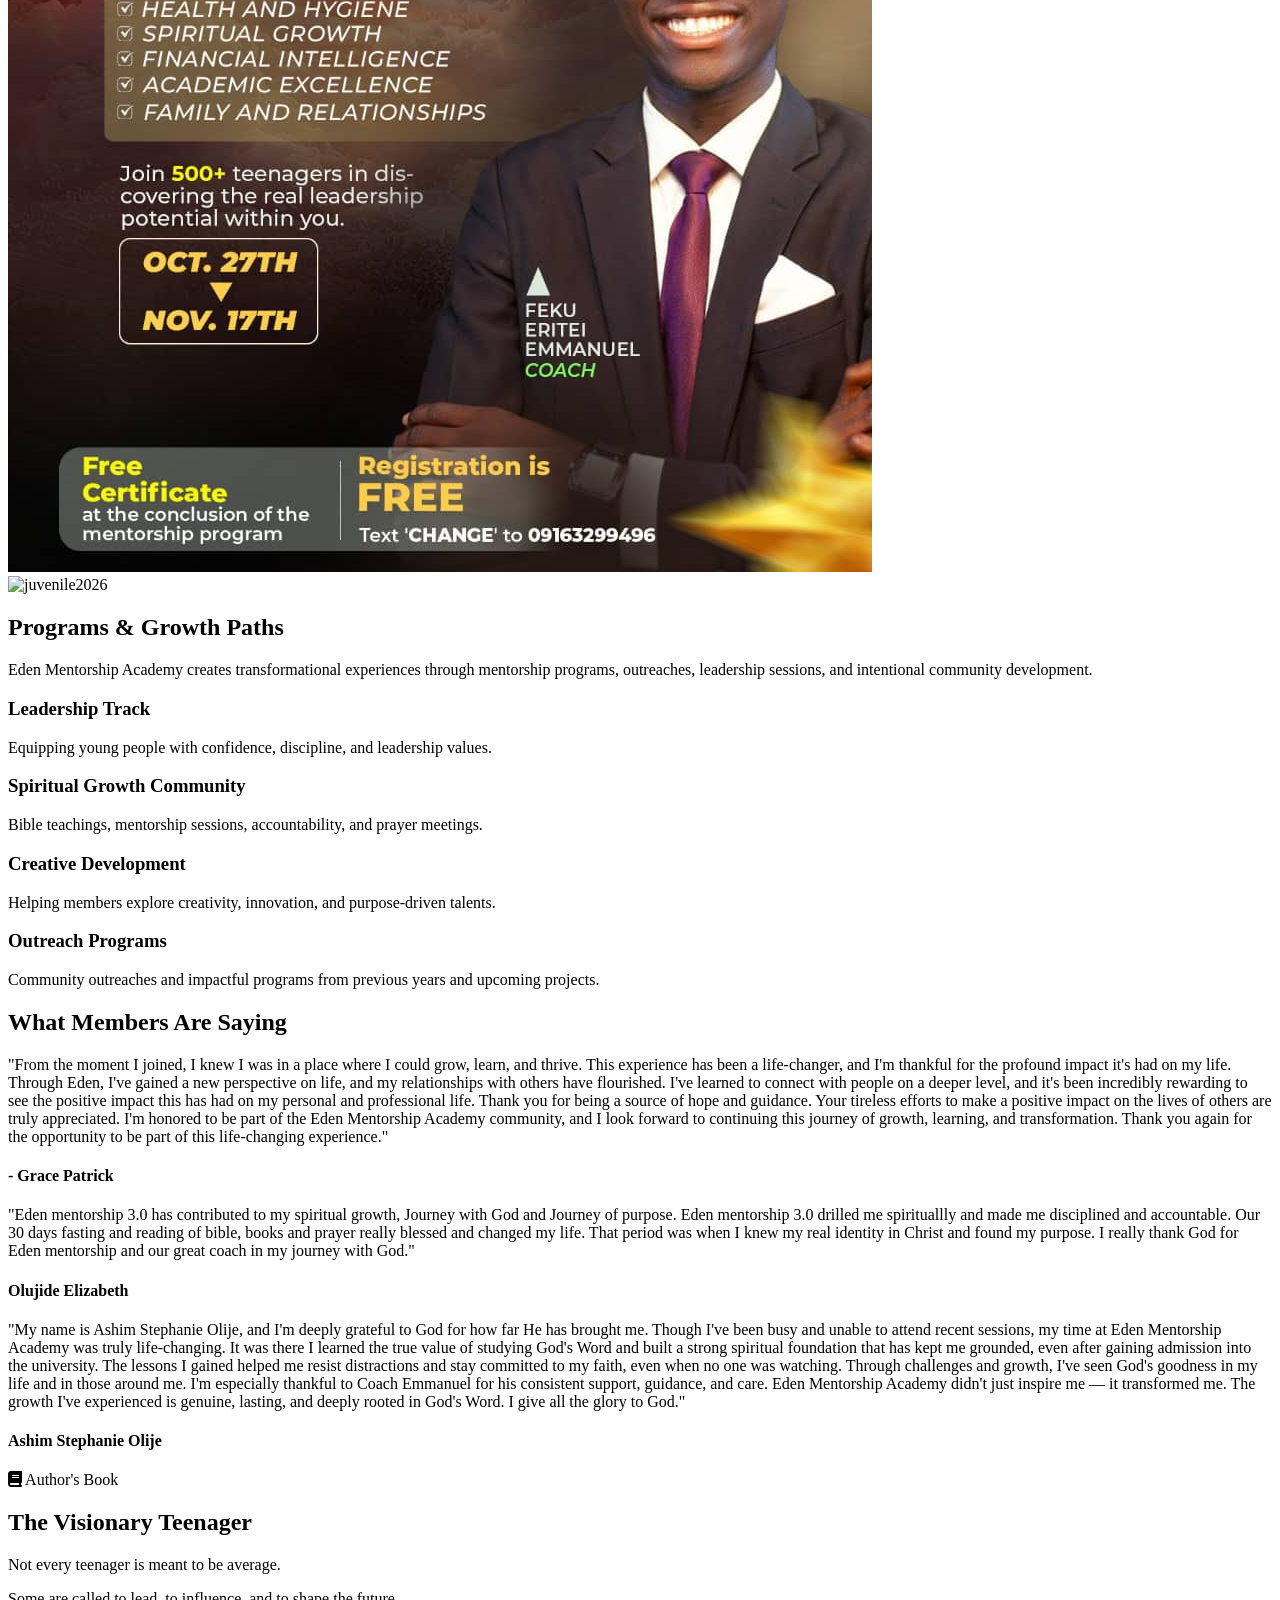
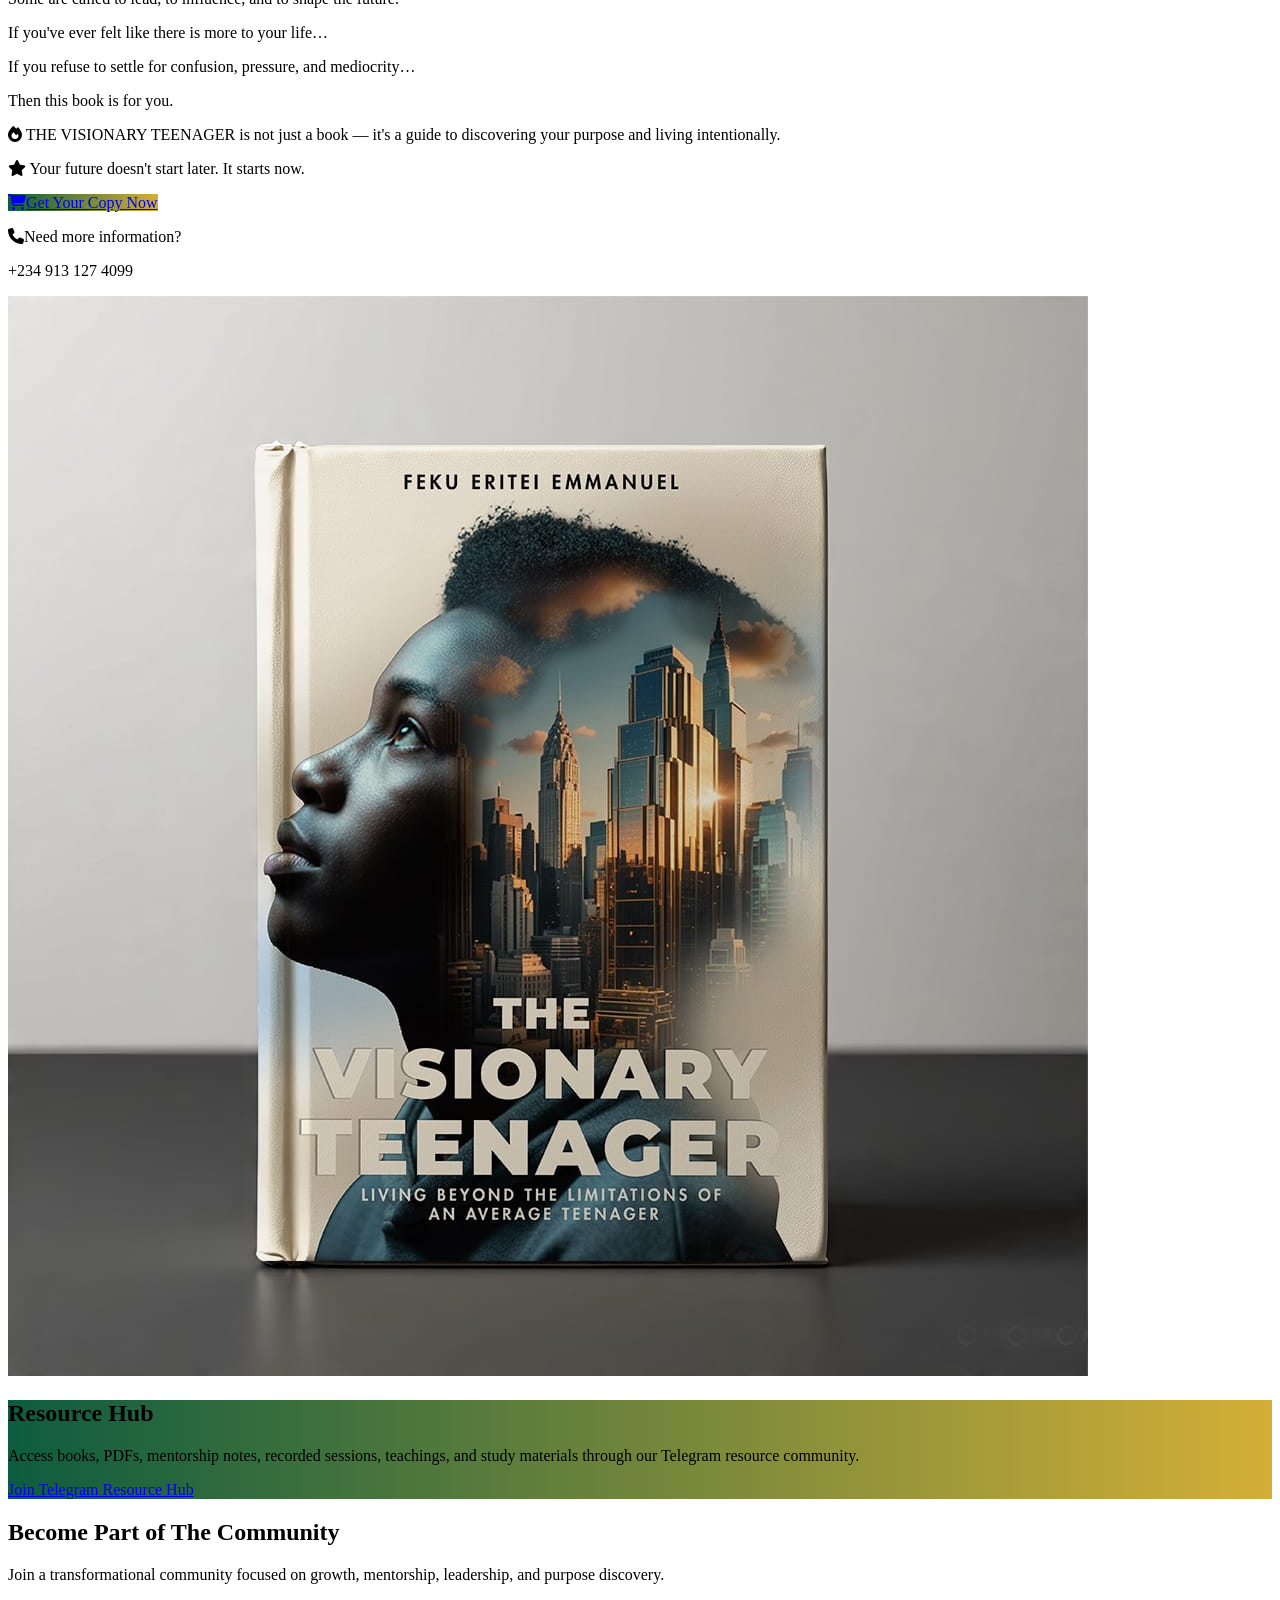
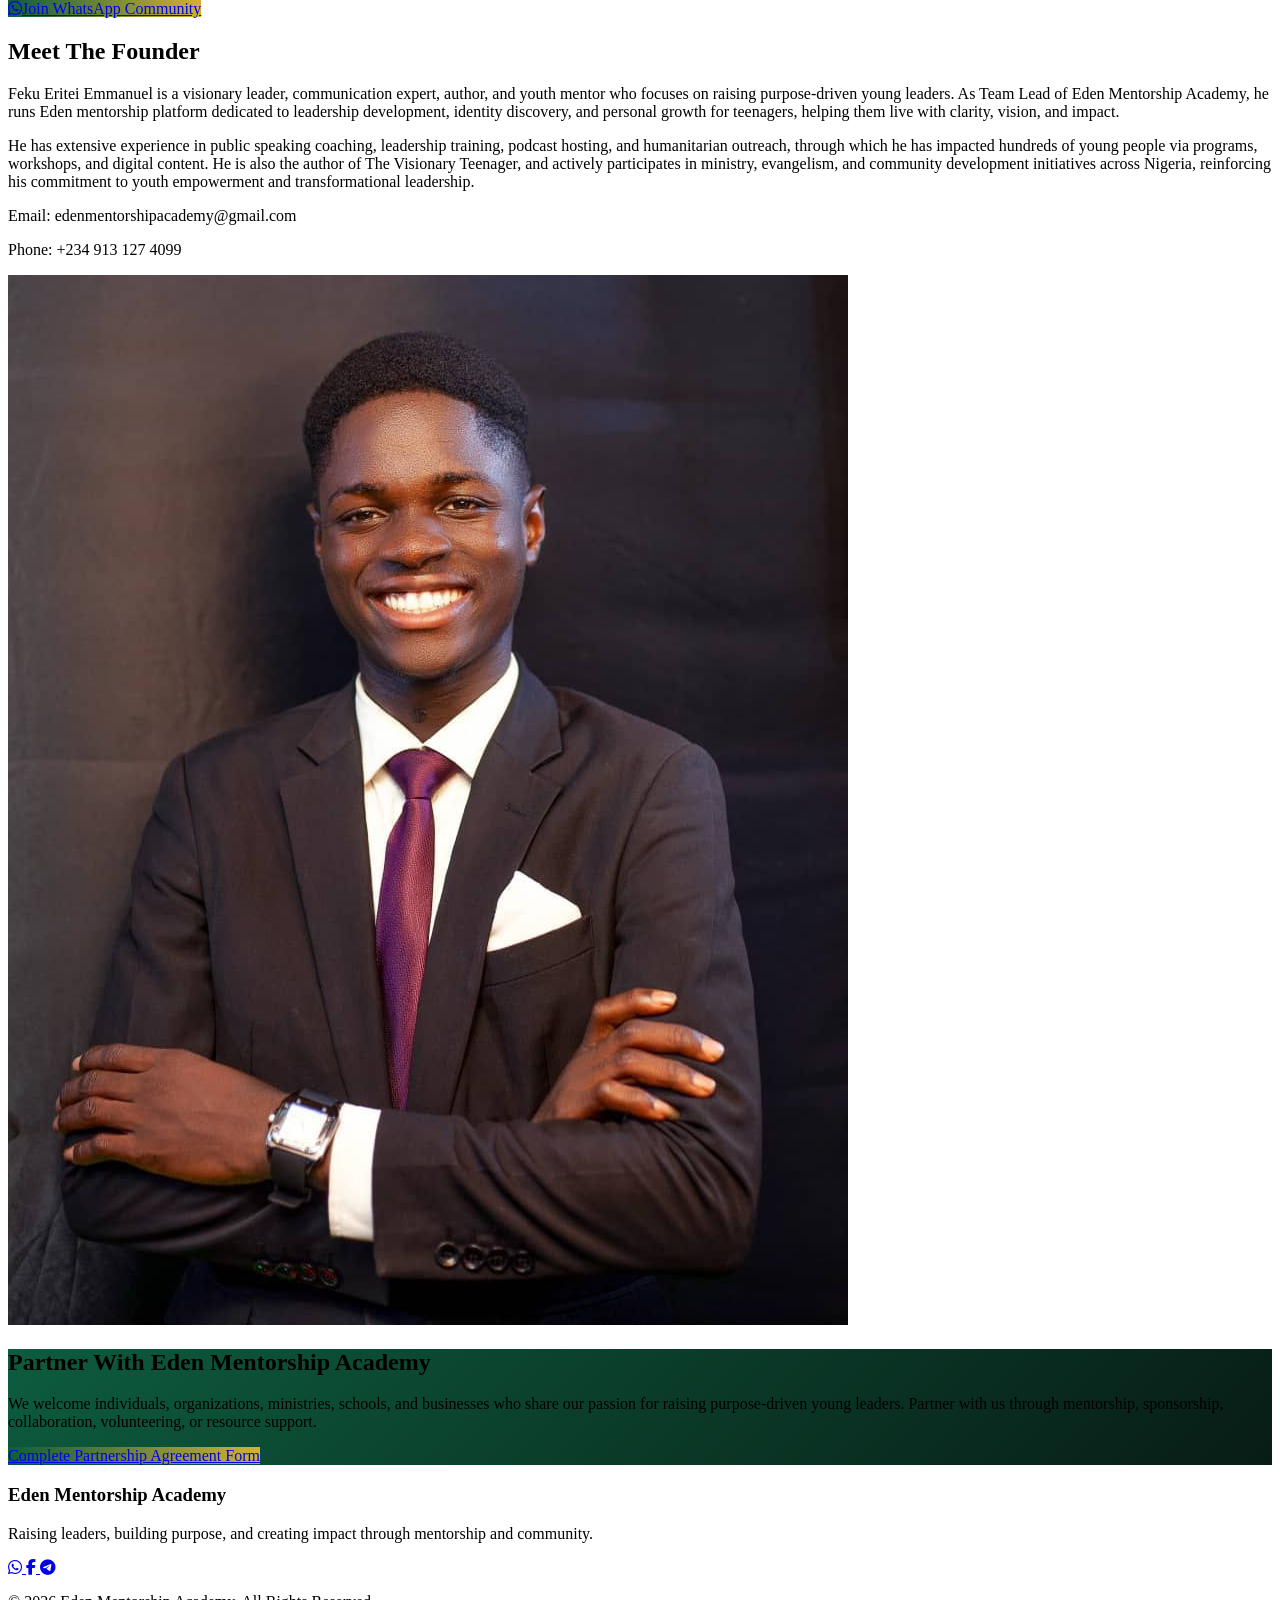
==== commit ce46ab68: "Change greeting from 'Hello' to 'Goodbye'" ====
--- a/index.html
+++ b/index.html
@@ -416,25 +416,30 @@
                     <!-- Image 1 -->
                     <div class="overflow-hidden rounded-3xl shadow-2xl">
                         <img src="./images/teen1.jpg" class="gallery-img w-full h-80 object-cover rounded-3xl"
-                            alt="Teen 1" onclick="openModal(this.src)">
+                            alt="Teen 1">
                     </div>
 
                     <!-- Image 2 -->
                     <div class="overflow-hidden rounded-3xl shadow-2xl">
                         <img src="./images/teen2.jpg" class="gallery-img w-full h-80 object-cover rounded-3xl"
-                            alt="Teen 2" onclick="openModal(this.src)">
+                            alt="Teen 2">
                     </div>
 
                     <!-- Image 3 -->
                     <div class="overflow-hidden rounded-3xl shadow-2xl">
                         <img src="./images/teen3.jpg" class="gallery-img w-full h-80 object-cover rounded-3xl"
-                            alt="Teen 3" onclick="openModal(this.src)">
+                            alt="Teen 3">
                     </div>
 
                     <!-- Image 4 -->
                     <div class="overflow-hidden rounded-3xl shadow-2xl">
                         <img src="./images/teen4.jpg" class="gallery-img w-full h-80 object-cover rounded-3xl"
-                            alt="Teen 4" onclick="openModal(this.src)">
+                            alt="Teen 4">
+                    </div>
+
+                    <div class="overflow-hidden rounded-3xl shadow-2xl">
+                        <img src="./images/juvenile2026.jpeg" class="gallery-img w-full h-80 object-cover rounded-3xl"
+                            alt="juvenile2026">
                     </div>
                 </div>
             </div>
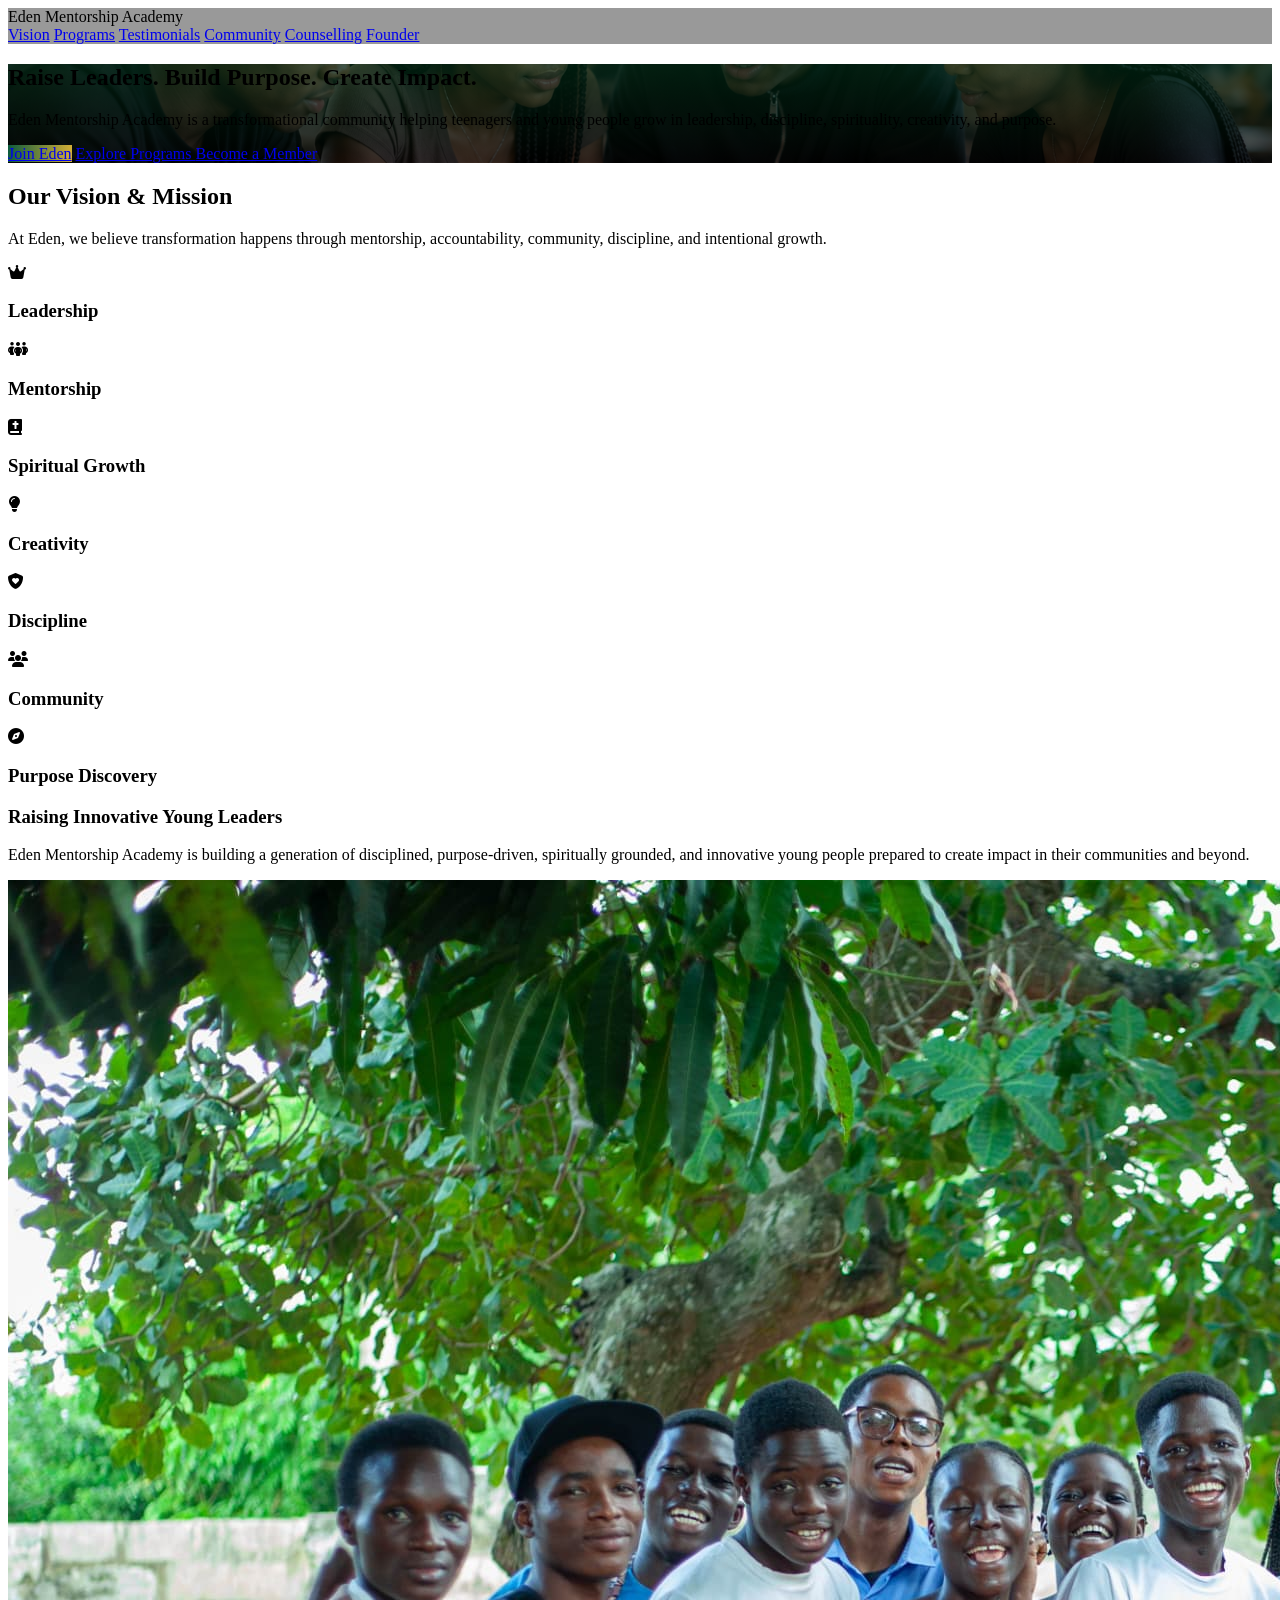
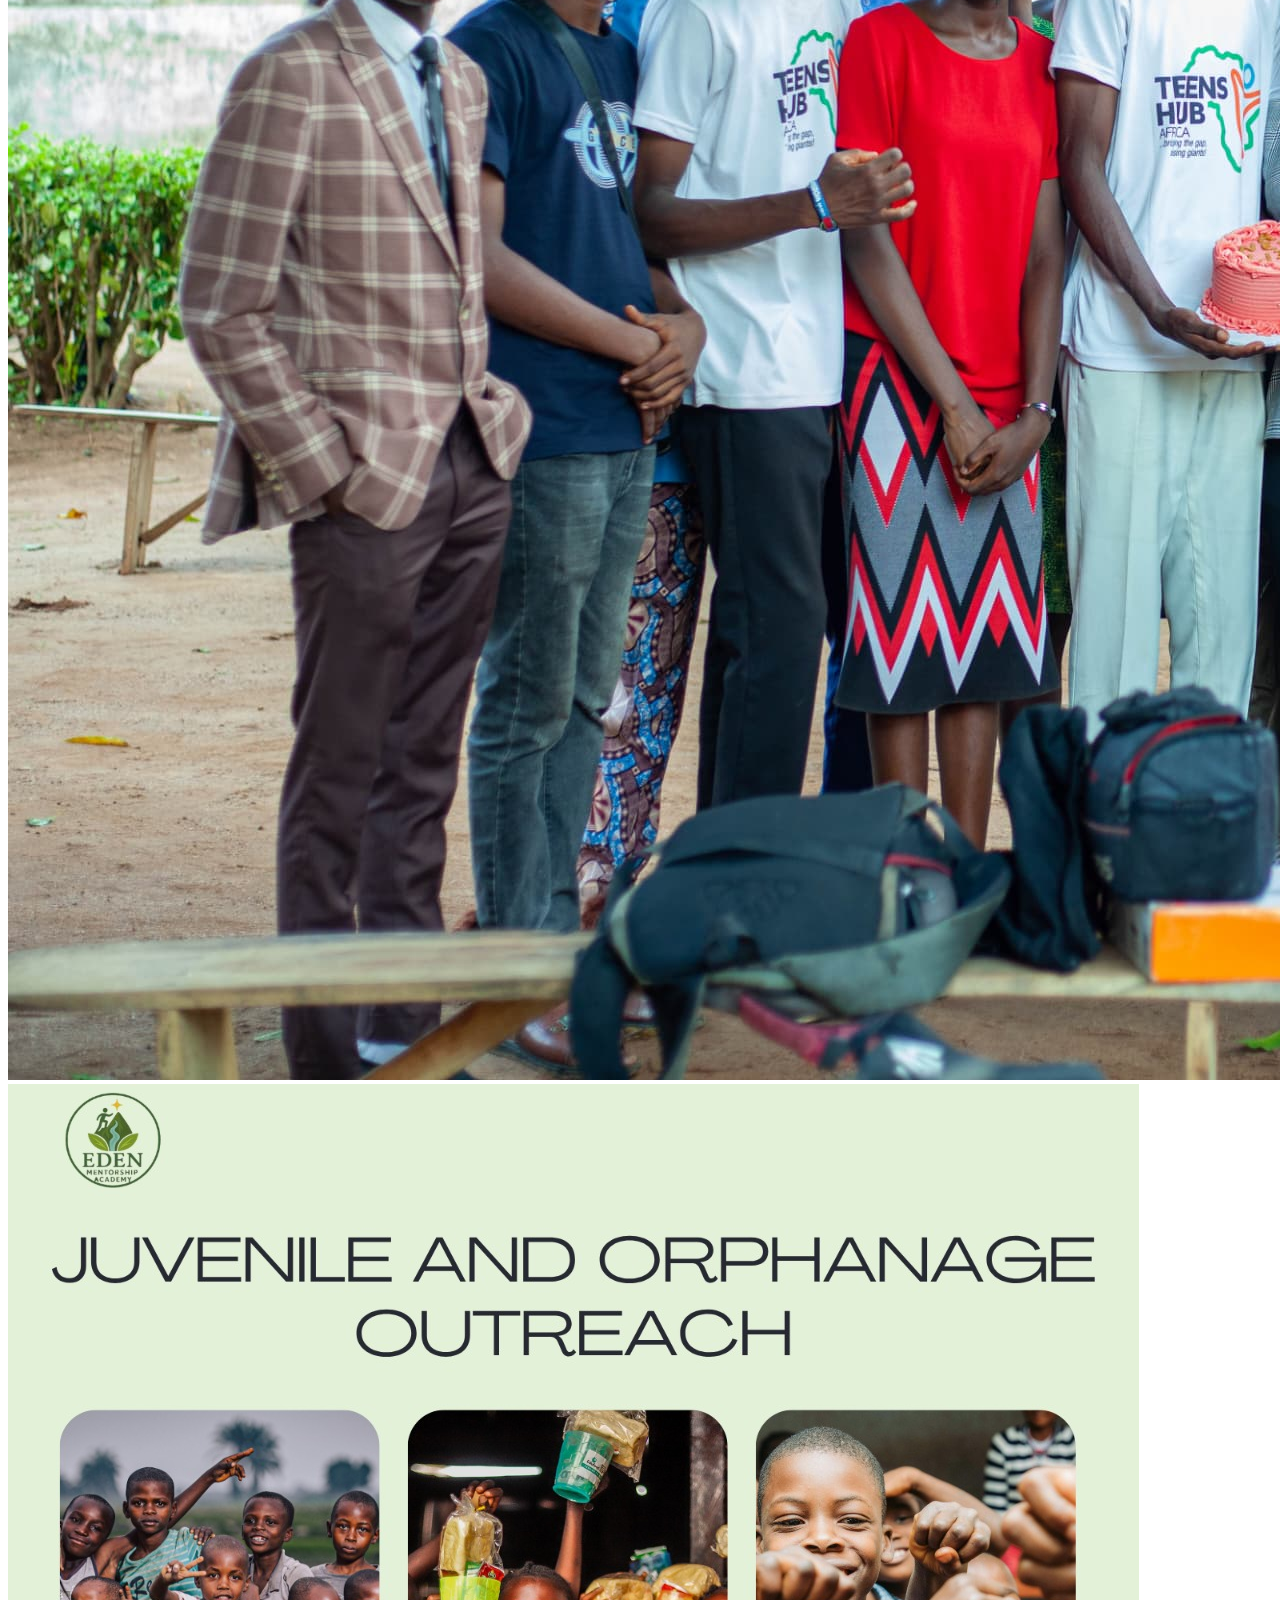
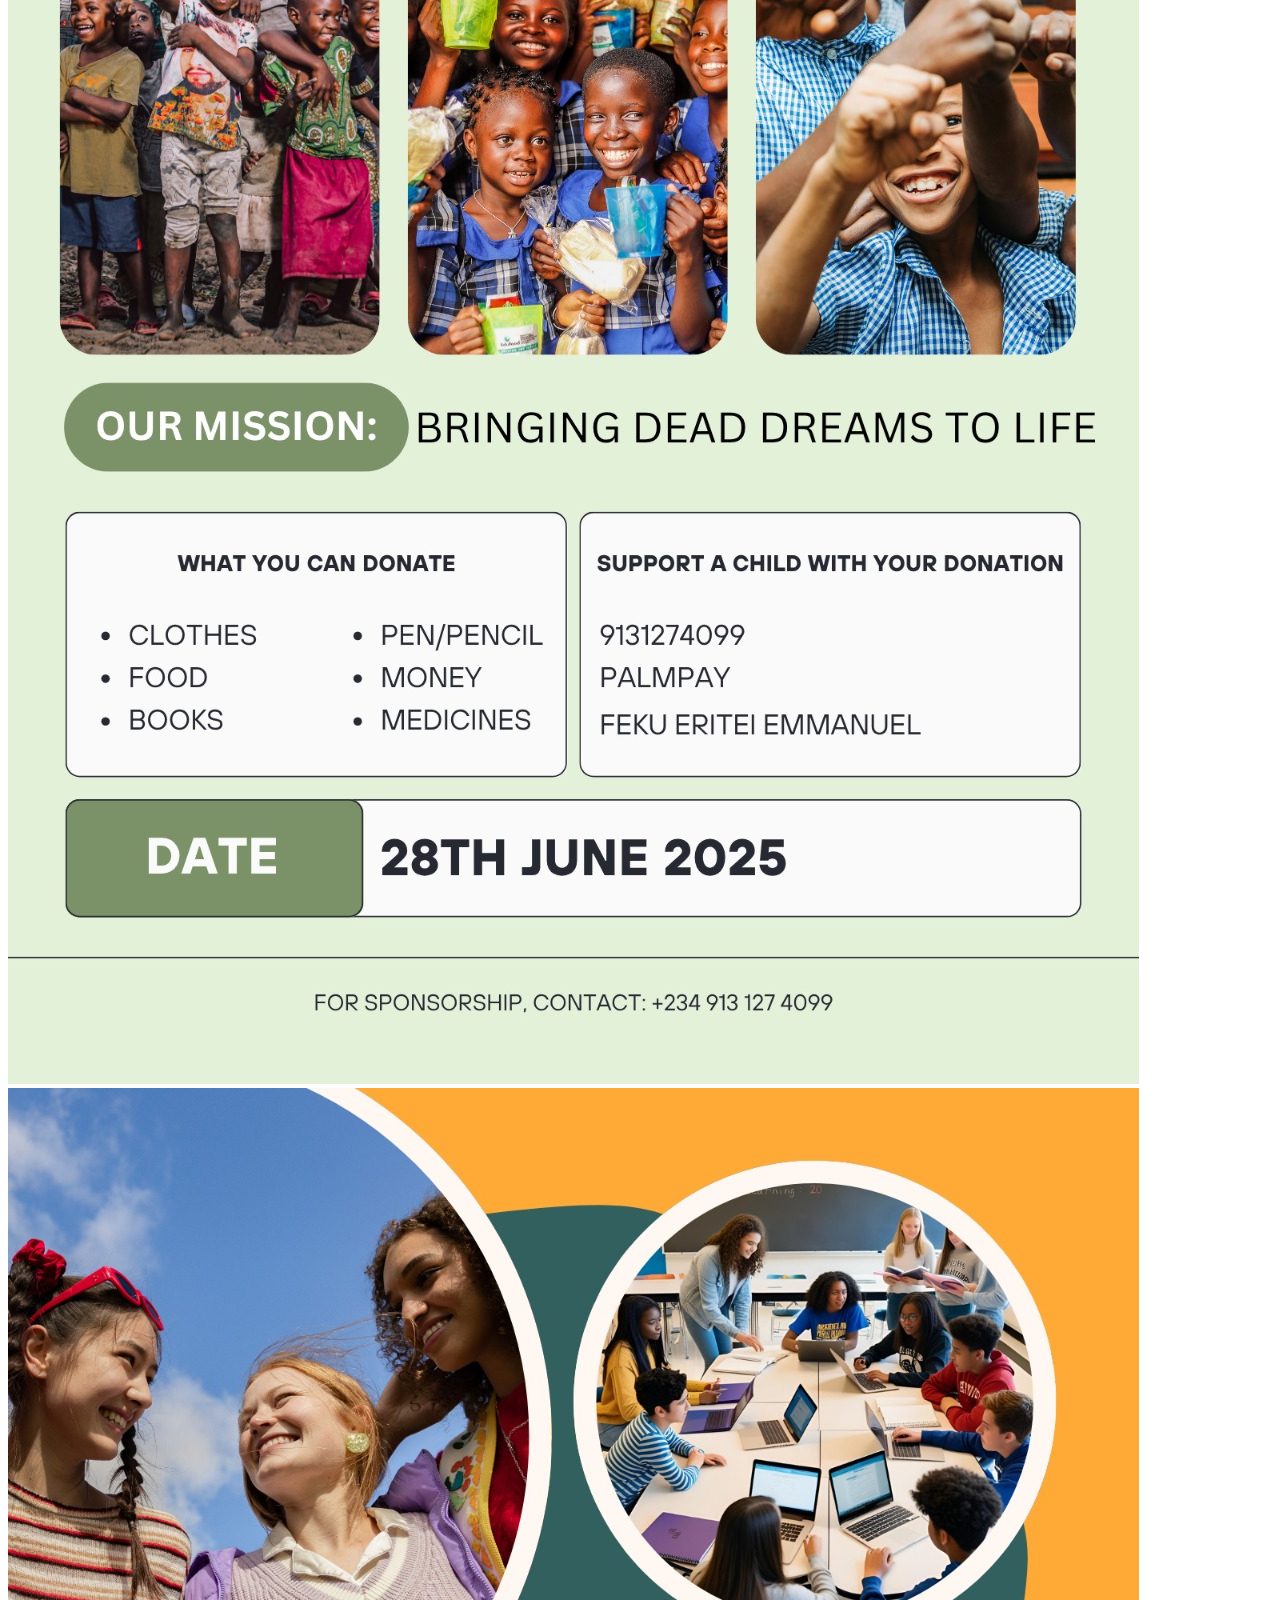
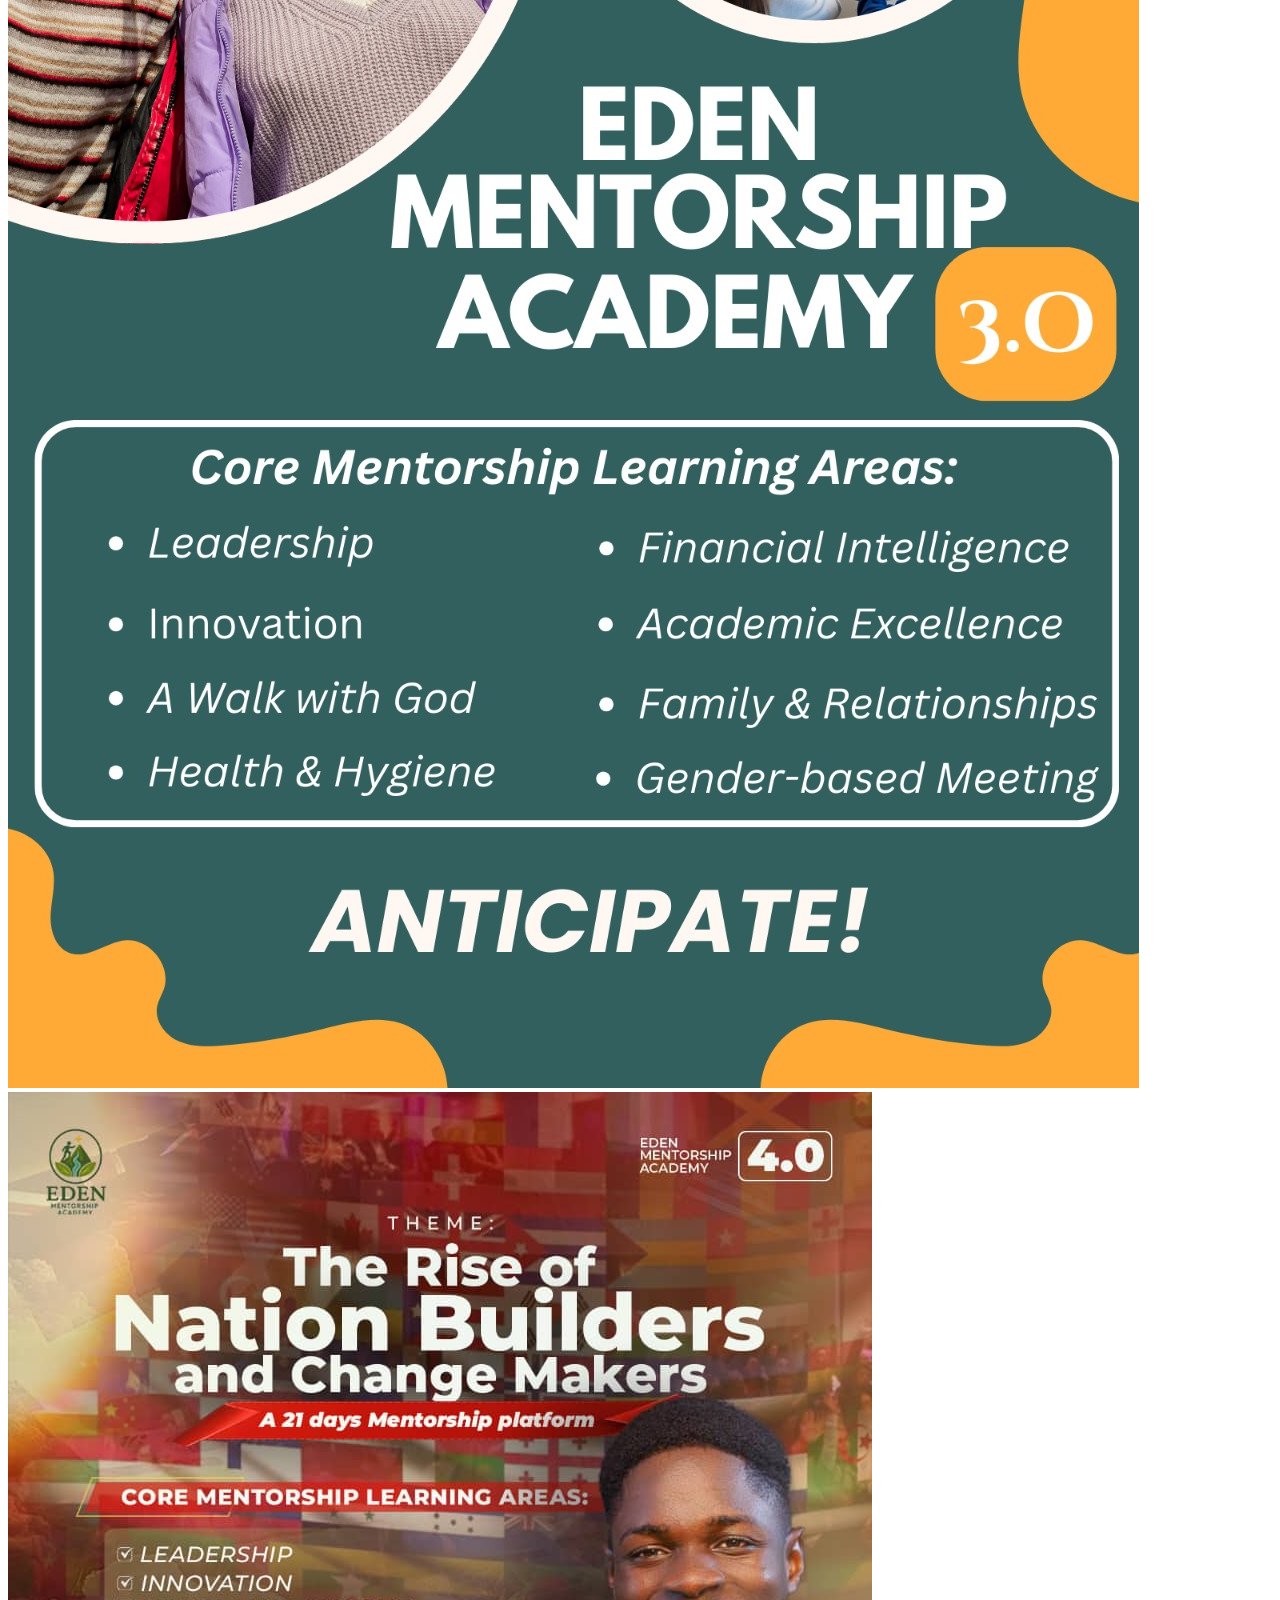
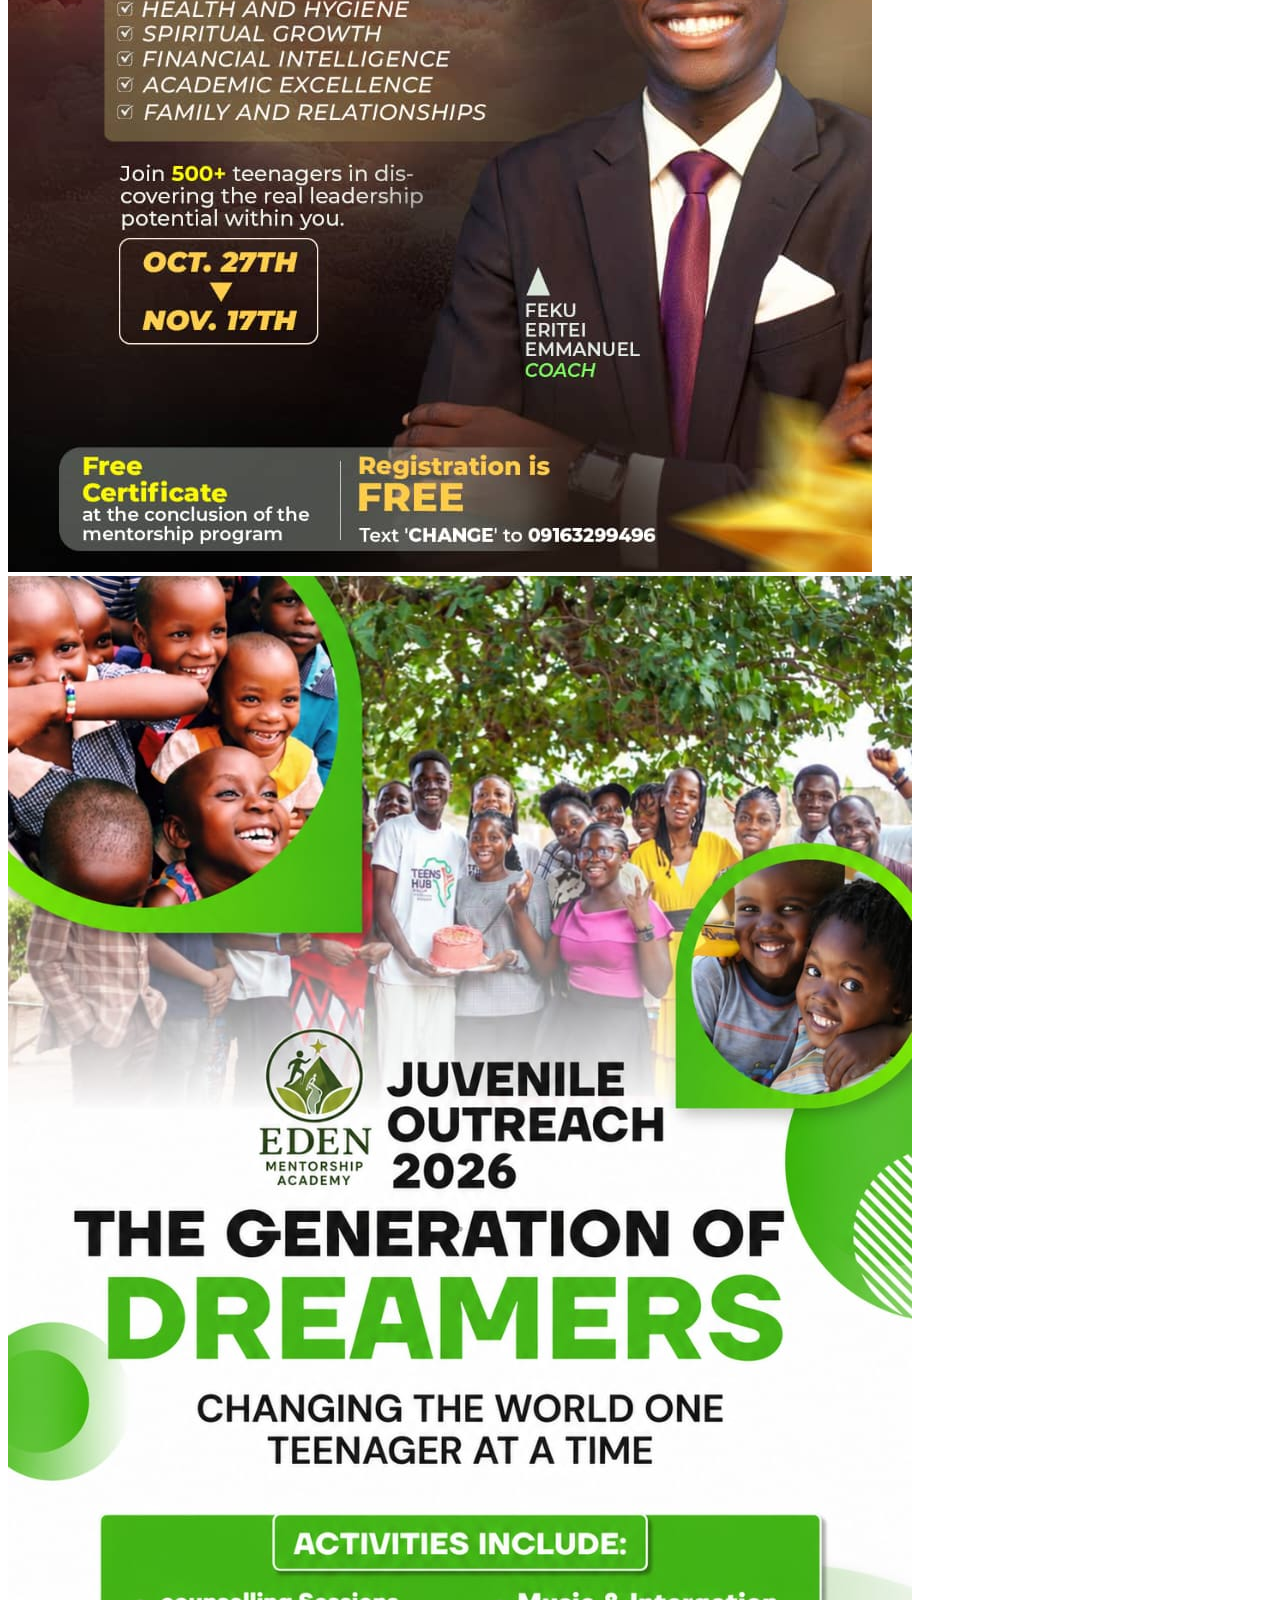
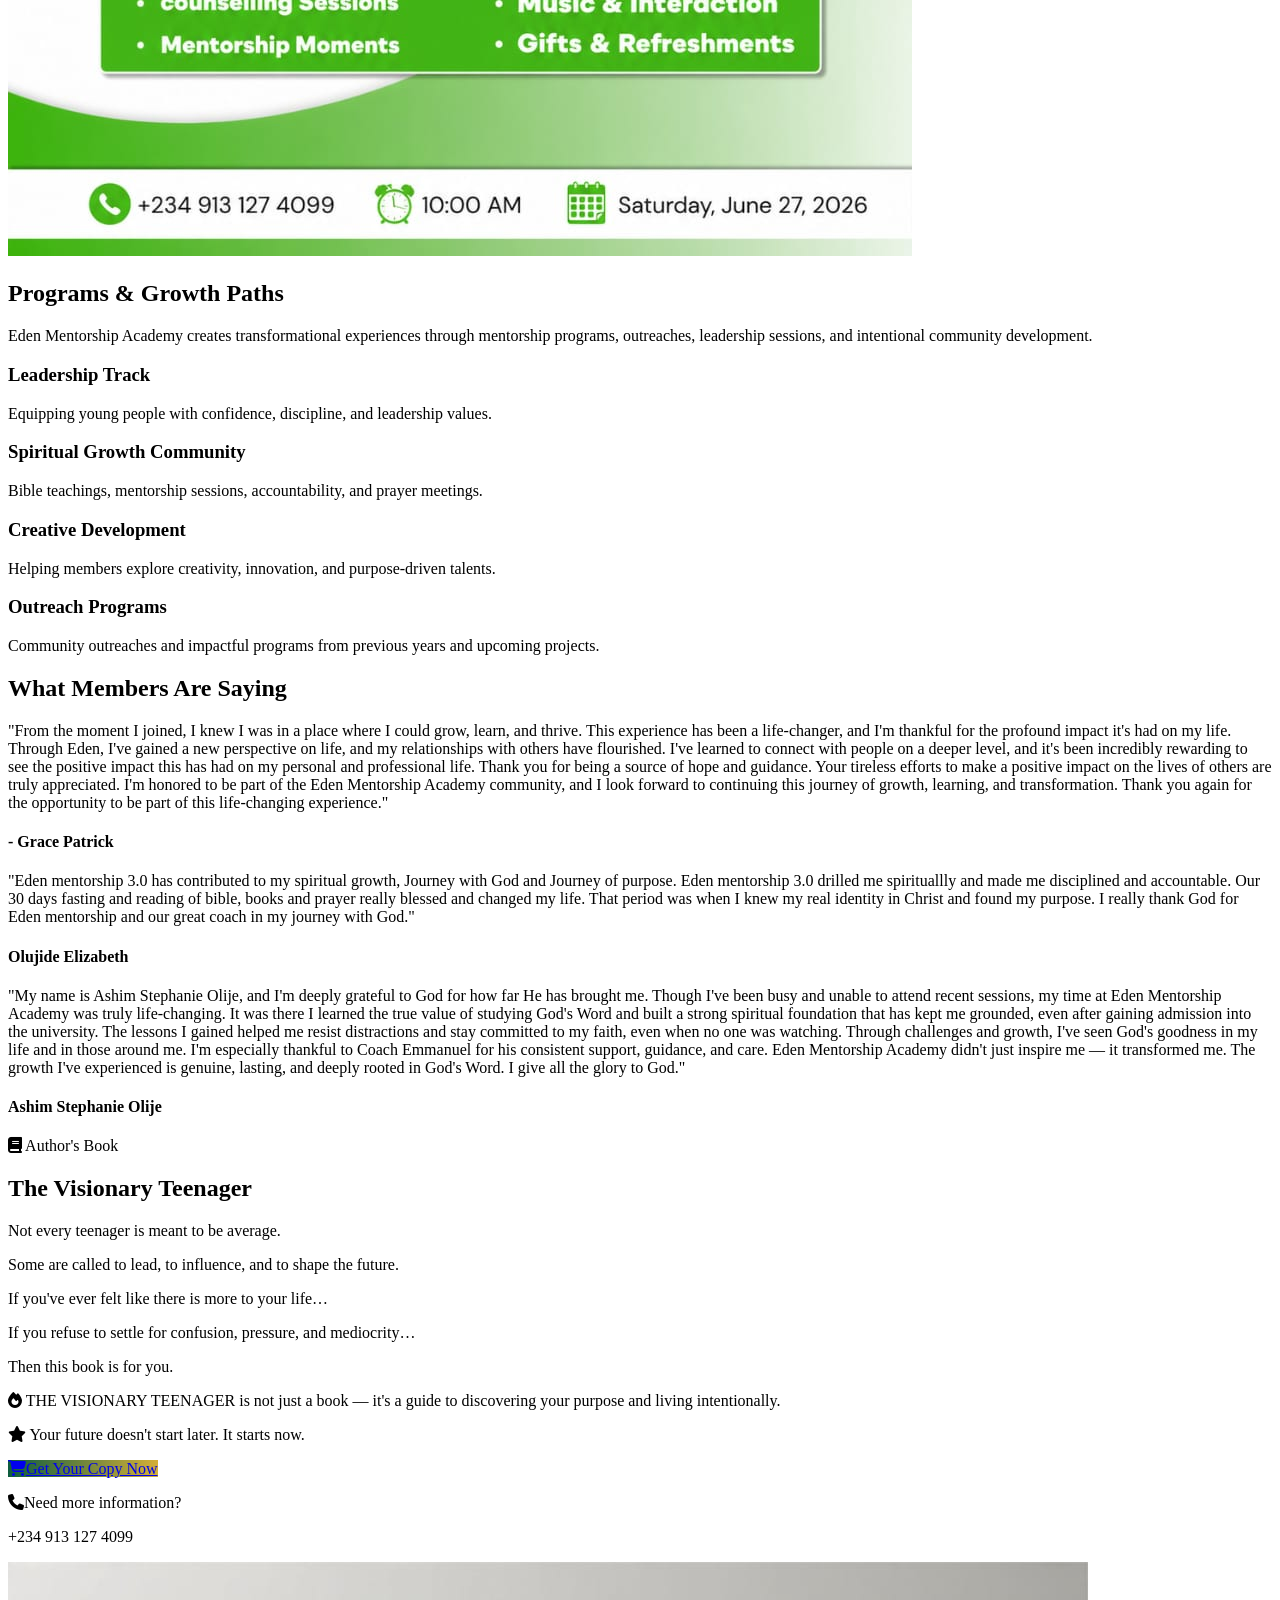
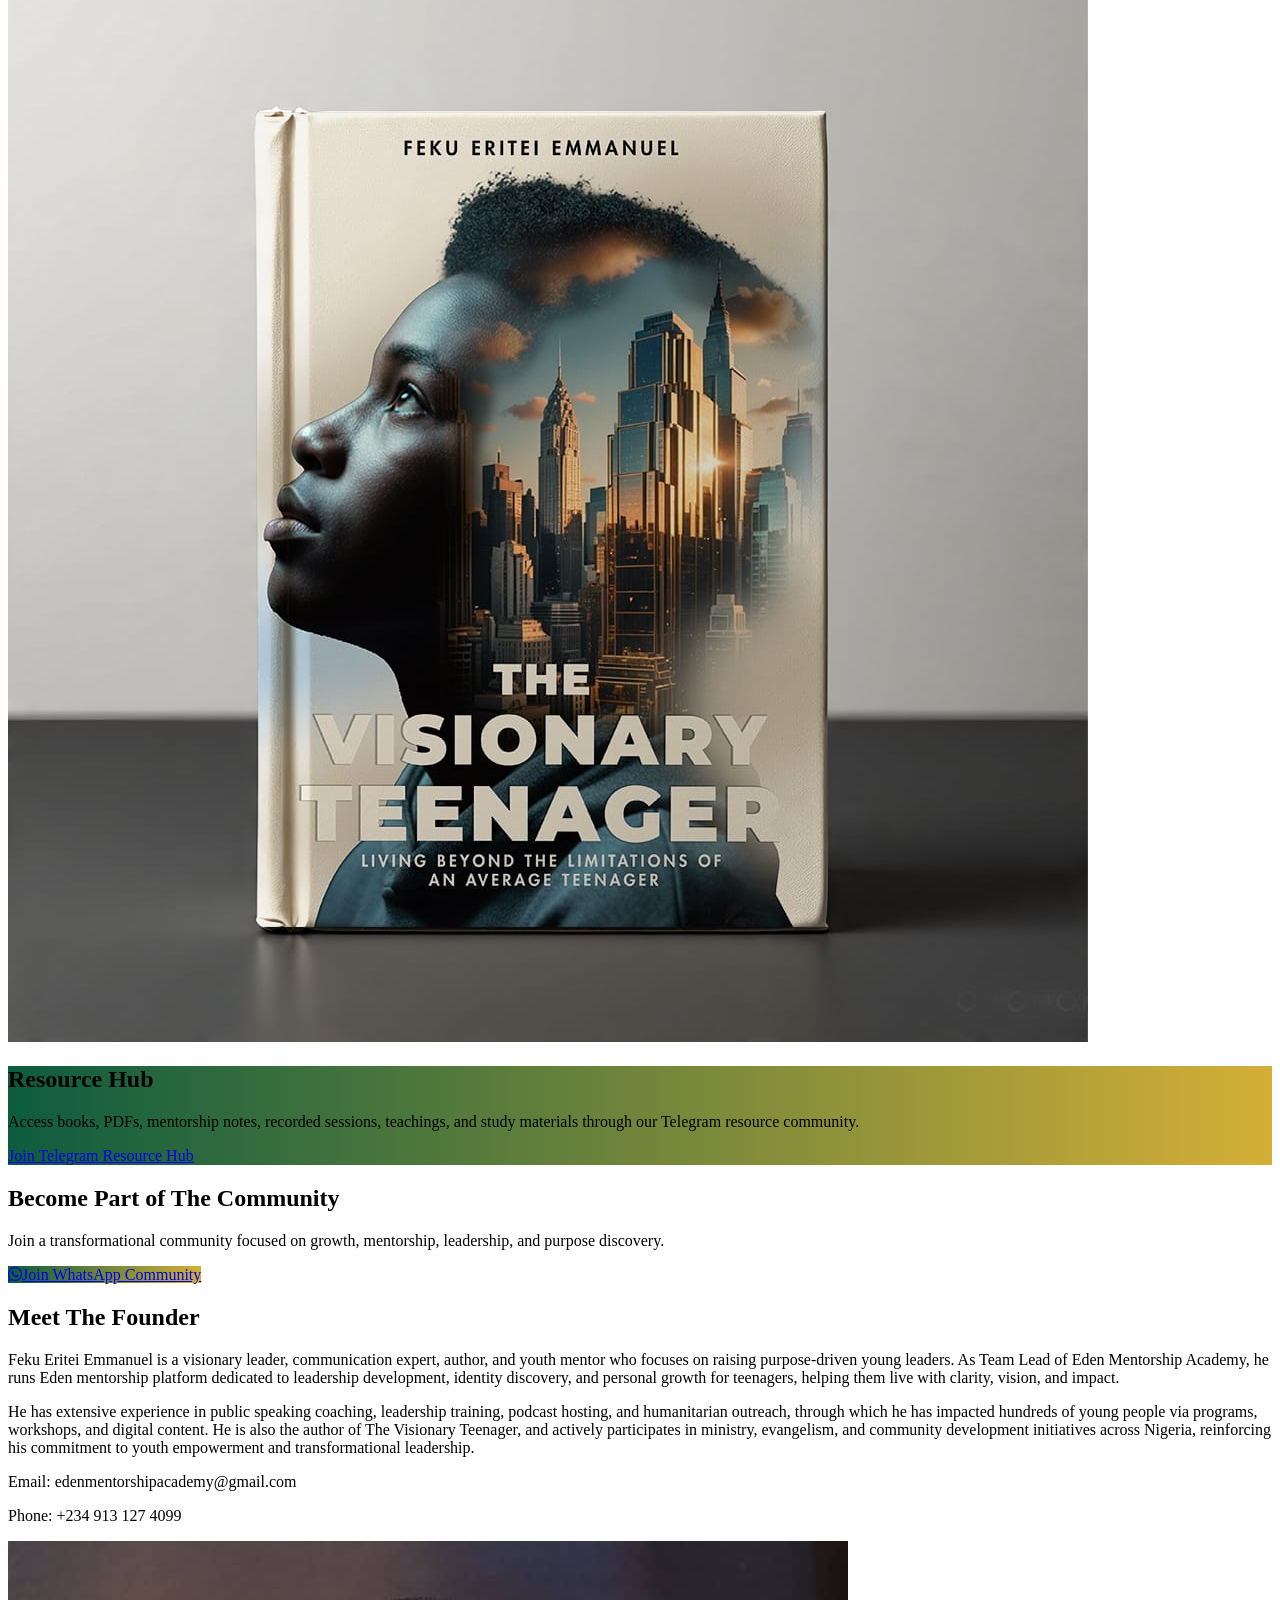
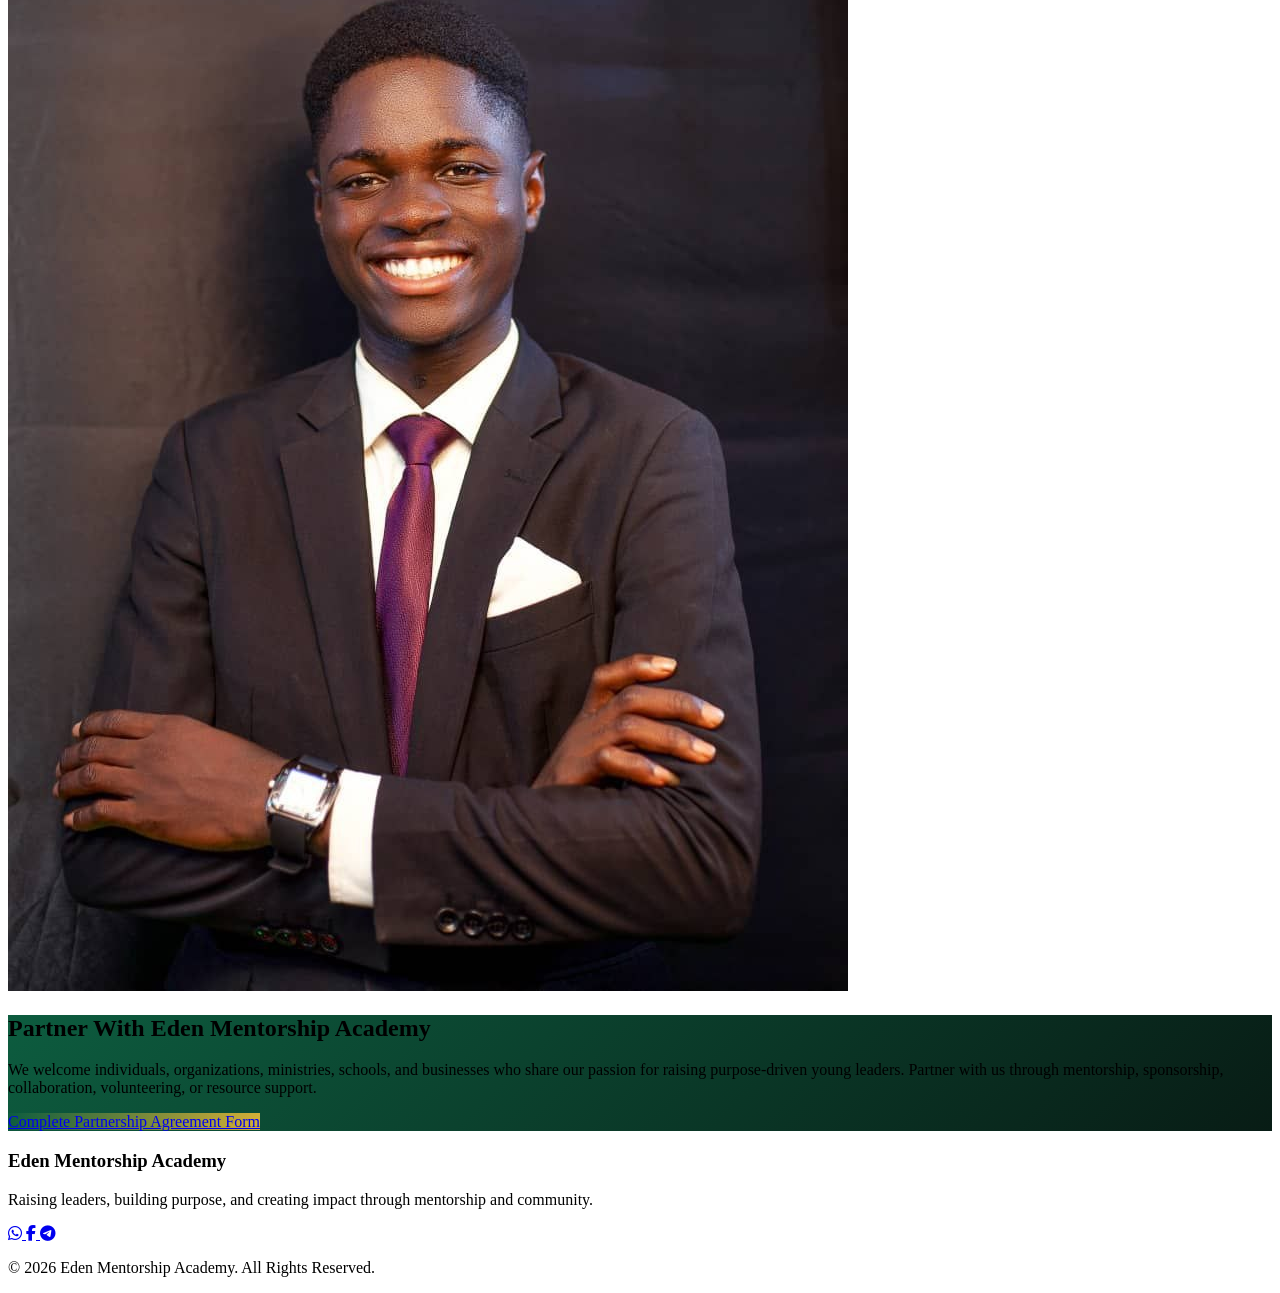
==== commit 46b04c8d: "Update index.html" ====
--- a/index.html
+++ b/index.html
@@ -317,7 +317,10 @@
             <a href="#programs" class="text-white text-sm transition-hover hover:text-yellow-500">Programs</a>
             <a href="#testimonials" class="text-white text-sm transition-hover hover:text-yellow-500">Testimonials</a>
             <a href="#community" class="text-white text-sm transition-hover hover:text-yellow-500">Community</a>
+            <a href="/counsel.html"
+                class="text-yellow-300 text-sm transition-hover hover:text-yellow-500">Counselling</a>
             <a href="#founder" class="text-white text-sm transition-hover hover:text-yellow-500">Founder</a>
+
         </nav>
     </header>
 
